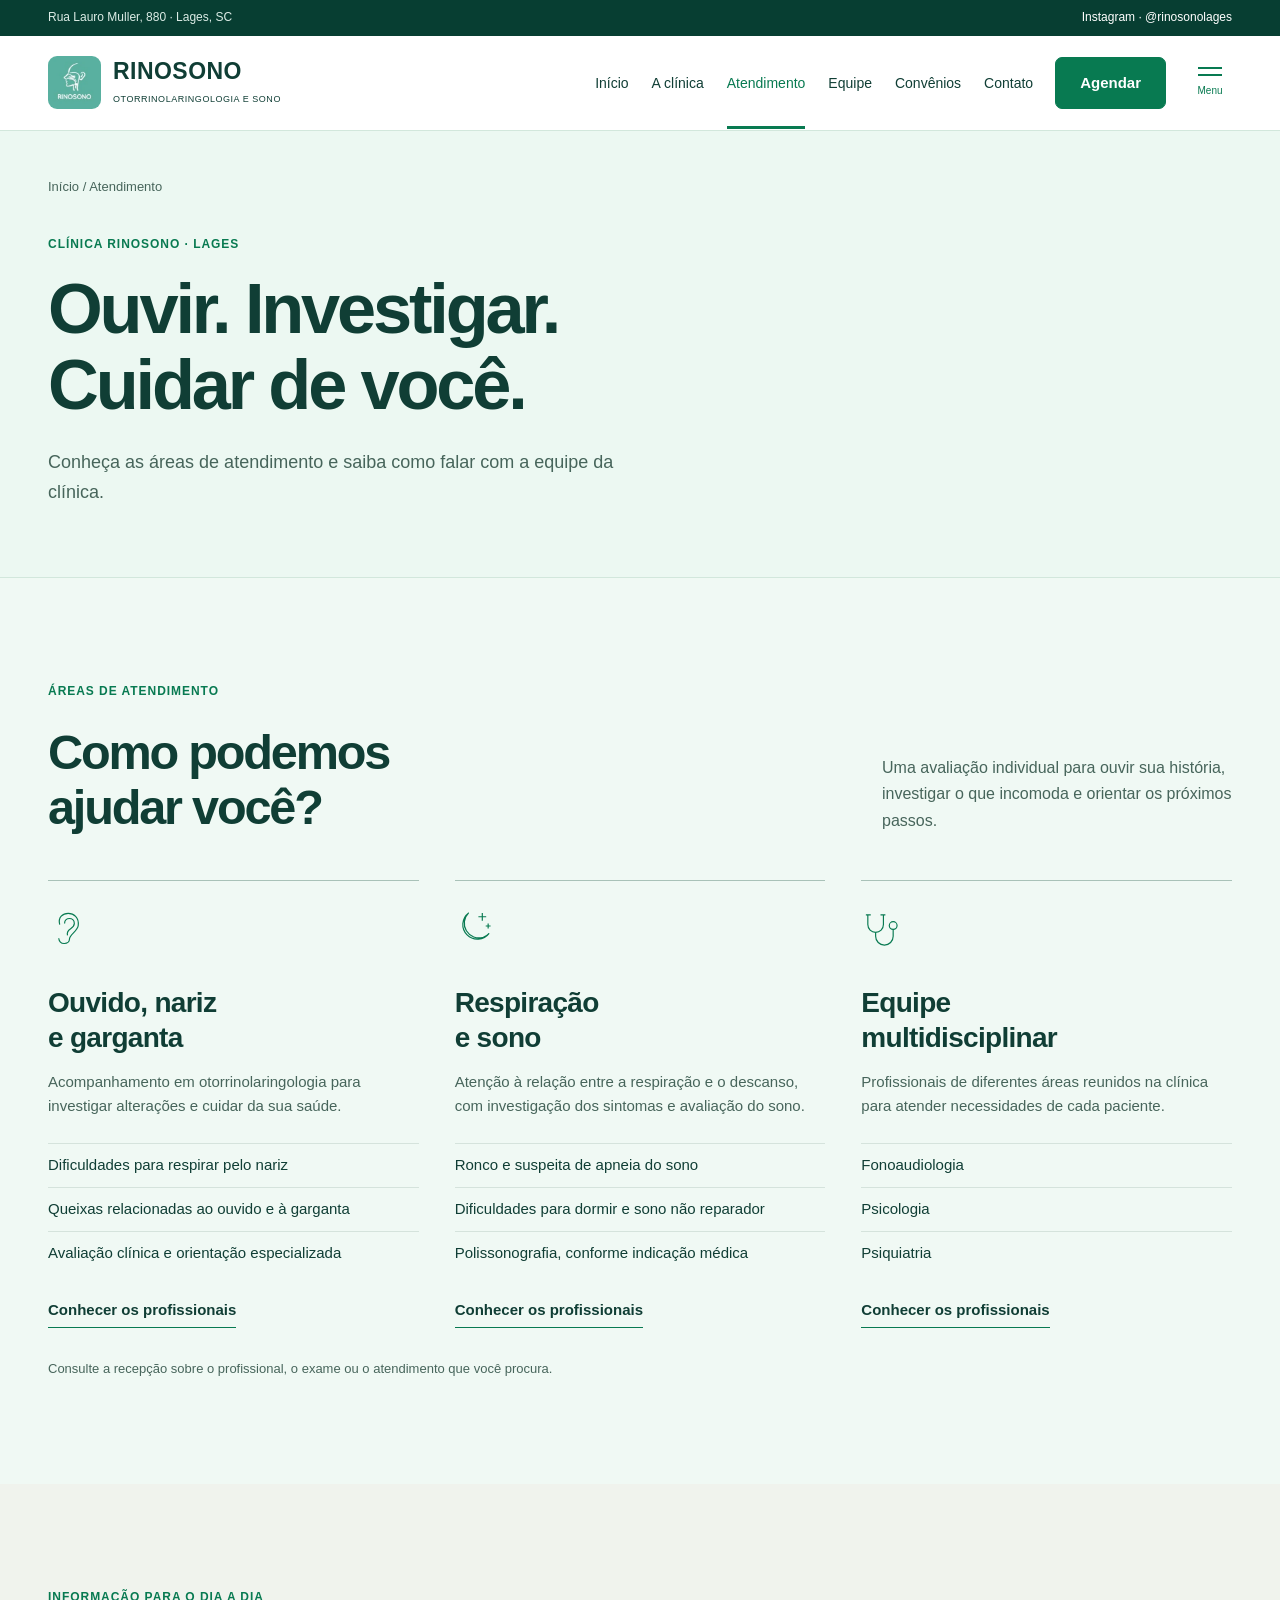
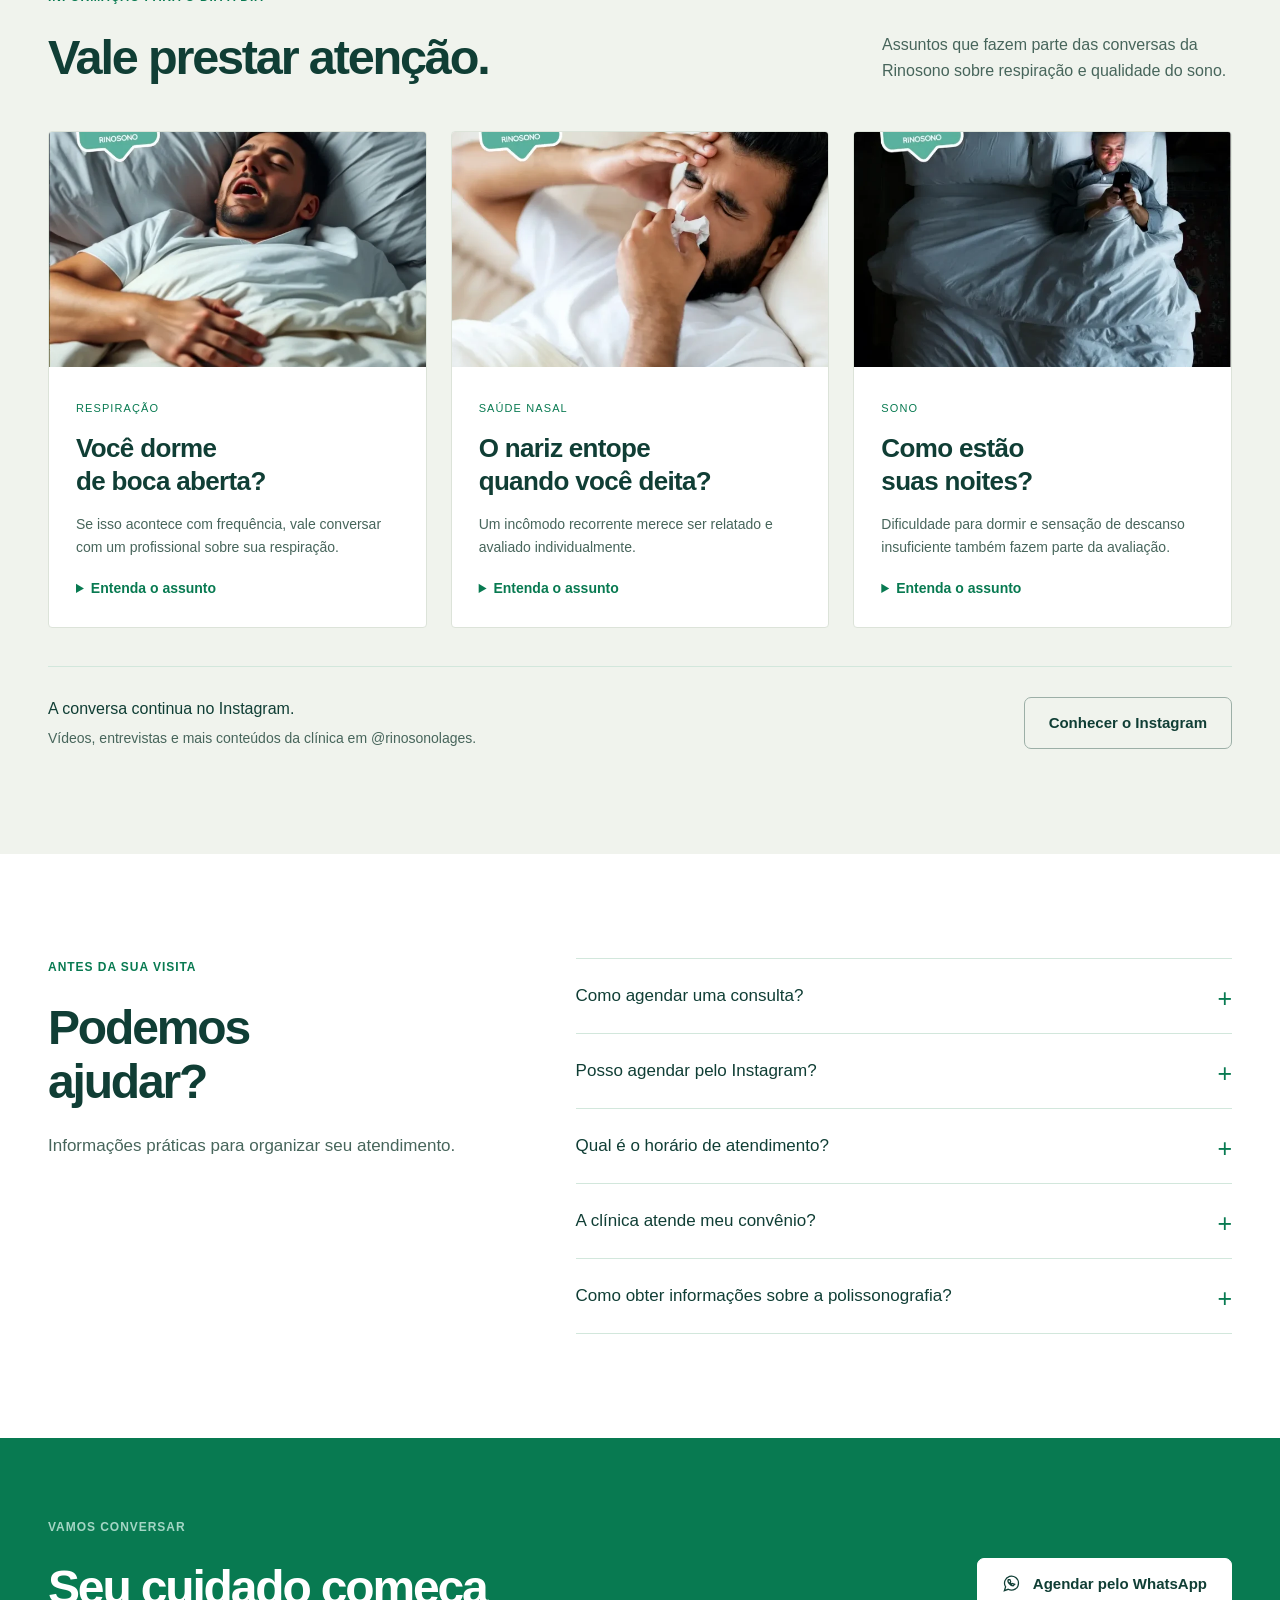
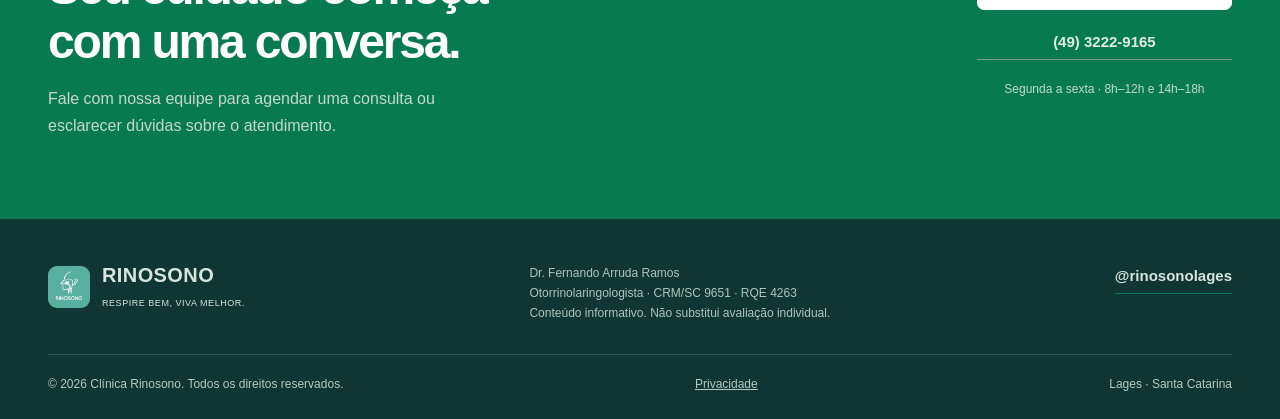
==== atendimento.html @ fd9e1571 "Initial commit: Rinosono static website" ====
<!DOCTYPE html>
<html lang="pt-BR">
<head>
<meta charset="UTF-8"><meta name="viewport" content="width=device-width,initial-scale=1">
<title>Áreas de atendimento · Rinosono</title>
<meta name="description" content="Conheça a Clínica Rinosono, em Lages: otorrinolaringologia, medicina do sono e equipe multidisciplinar. Agendamentos pelo WhatsApp (49) 99106-9465.">
<meta name="robots" content="noindex,nofollow"><meta name="theme-color" content="#174d49"><meta property="og:type" content="website"><meta property="og:locale" content="pt_BR"><meta property="og:title" content="Áreas de atendimento · Rinosono"><meta property="og:description" content="Otorrinolaringologia e medicina do sono em Lages. Conheça o Dr. Fernando Arruda Ramos, nossa equipe e nossa história."><meta name="twitter:card" content="summary">
<link rel="icon" type="image/jpeg" href="assets/logo.jpg">
<link rel="stylesheet" href="site.css"><noscript><style>.drawer-toggle{display:none}@media(max-width:850px){.nav{flex-wrap:wrap;padding:15px 0}.desktop-nav{display:flex;flex-wrap:wrap;gap:12px;width:100%}.desktop-nav a{padding:10px 0}}</style></noscript></head><body><svg xmlns="http://www.w3.org/2000/svg" style="display:none" aria-hidden="true"><symbol id="wa" viewBox="0 0 24 24"><path fill="none" stroke="currentColor" stroke-width="1.6" d="M20.8 11.5a8.8 8.8 0 0 1-13 7.8L3 21l1.6-4.8A8.8 8.8 0 1 1 20.8 11.5Z"/><path fill="none" stroke="currentColor" stroke-width="1.6" d="M8 7c-2 3 3 8 6 8l2-2-3-1-1 1-2-2 1-1-1-3Z"/></symbol><symbol id="play" viewBox="0 0 24 24"><path d="m7 4 14 8-14 8Z"/></symbol><symbol id="pin" viewBox="0 0 32 32"><path d="M26 13c0 8-10 16-10 16S6 21 6 13a10 10 0 0 1 20 0Z"/><circle cx="16" cy="13" r="3.5"/></symbol><symbol id="moon" viewBox="0 0 40 40"><path d="M29 30A15 15 0 0 1 14 5a15 15 0 1 0 21 21 15 15 0 0 1-6 4Z"/><path d="M28 5v8m-4-4h8m2 7v5m-2.5-2.5h5"/></symbol><symbol id="ear" viewBox="0 0 40 40"><path d="M12 17C8 2 33 1 31 18c-.7 6-9 9-9 14s-10 7-11-1m6-15c0-7 10-7 10 0 0 6-9 5-7 12"/></symbol><symbol id="care" viewBox="0 0 40 40"><path d="M7 7v10a8 8 0 0 0 16 0V7M5 7h5m10 0h5M15 25v4a9 9 0 0 0 18 0v-7"/><circle cx="33" cy="18" r="4"/></symbol></svg><a class="skip" href="#conteudo">Pular para o conteúdo</a><div class="topbar"><div class="wrap"><span>Rua Lauro Muller, 880 · Lages, SC</span><a href="https://www.instagram.com/rinosonolages/" target="_blank" rel="noopener noreferrer">Instagram · @rinosonolages</a></div></div><header><div class="wrap nav"><a class="brand" href="index.html"><img src="assets/logo.webp" width="53" height="53" alt="Rinosono"><span><b>RINOSONO</b><small>Otorrinolaringologia e sono</small></span></a><nav class="desktop-nav" aria-label="Principal"><a href="index.html">Início</a><a href="clinica.html">A clínica</a><a href="atendimento.html" aria-current="page">Atendimento</a><a href="equipe.html">Equipe</a><a href="convenios.html">Convênios</a><a href="contato.html">Contato</a></nav><a class="btn header-book" data-wa href="https://wa.me/5549991069465">Agendar</a><button class="drawer-toggle" aria-label="Abrir menu de navegação" aria-haspopup="dialog"><span></span><span></span><span class="menu-word">Menu</span></button></div></header><dialog id="nav-drawer" class="nav-drawer" aria-labelledby="drawer-title"><div class="drawer-top"><h2 id="drawer-title">Rinosono</h2><button class="close" data-close aria-label="Fechar menu">×</button></div><nav aria-label="Menu completo"><a href="index.html">Início</a><a href="clinica.html">A clínica</a><a href="atendimento.html" aria-current="page">Atendimento</a><a href="equipe.html">Equipe</a><a href="convenios.html">Convênios</a><a href="contato.html">Contato</a></nav><div class="drawer-bottom"><a class="btn" data-wa href="https://wa.me/5549991069465">Agendar pelo WhatsApp</a><a class="ig-link" href="https://www.instagram.com/rinosonolages/" target="_blank" rel="noopener noreferrer">Instagram · @rinosonolages</a><p>Segunda a sexta<br>8h–12h e 14h–18h</p></div></dialog><main id="conteudo"><section class="page-intro"><div class="wrap"><a class="breadcrumb" href="index.html">Início / Atendimento</a><span class="eyebrow">Clínica Rinosono · Lages</span><h1>Ouvir. Investigar.<br>Cuidar de você.</h1><p>Conheça as áreas de atendimento e saiba como falar com a equipe da clínica.</p></div></section><section class="section care" id="atendimento"><div class="wrap"><div class="section-heading"><div><span class="eyebrow">Áreas de atendimento</span><h2>Como podemos<br>ajudar você?</h2></div><p>Uma avaliação individual para ouvir sua história, investigar o que incomoda e orientar os próximos passos.</p></div><div class="care-grid"><article class="care-item"><svg aria-hidden="true"><use href="#ear"/></svg><h3>Ouvido, nariz<br>e garganta</h3><p>Acompanhamento em otorrinolaringologia para investigar alterações e cuidar da sua saúde.</p><ul><li>Dificuldades para respirar pelo nariz</li><li>Queixas relacionadas ao ouvido e à garganta</li><li>Avaliação clínica e orientação especializada</li></ul><a class="text-link" href="equipe.html">Conhecer os profissionais</a></article><article class="care-item"><svg aria-hidden="true"><use href="#moon"/></svg><h3>Respiração<br>e sono</h3><p>Atenção à relação entre a respiração e o descanso, com investigação dos sintomas e avaliação do sono.</p><ul><li>Ronco e suspeita de apneia do sono</li><li>Dificuldades para dormir e sono não reparador</li><li>Polissonografia, conforme indicação médica</li></ul><a class="text-link" href="equipe.html">Conhecer os profissionais</a></article><article class="care-item"><svg aria-hidden="true"><use href="#care"/></svg><h3>Equipe<br>multidisciplinar</h3><p>Profissionais de diferentes áreas reunidos na clínica para atender necessidades de cada paciente.</p><ul><li>Fonoaudiologia</li><li>Psicologia</li><li>Psiquiatria</li></ul><a class="text-link" href="equipe.html">Conhecer os profissionais</a></article></div><p class="care-note">Consulte a recepção sobre o profissional, o exame ou o atendimento que você procura.</p></div></section><section class="section knowledge" id="conteudos"><div class="wrap"><div class="section-heading"><div><span class="eyebrow">Informação para o dia a dia</span><h2>Vale prestar atenção.</h2></div><p>Assuntos que fazem parte das conversas da Rinosono sobre respiração e qualidade do sono.</p></div><div class="knowledge-grid"><article class="article"><div class="article-picture"><img src="assets/respiracao.webp" alt="Imagem ilustrativa de uma pessoa dormindo de boca aberta" width="678" height="903" loading="lazy"></div><div class="article-body"><small>Respiração</small><h3>Você dorme<br>de boca aberta?</h3><p>Se isso acontece com frequência, vale conversar com um profissional sobre sua respiração.</p><details><summary>Entenda o assunto</summary><p>Na consulta, relate se também percebe congestão nasal, boca seca ao acordar ou ronco. Esses detalhes ajudam o profissional a entender sua história e decidir como investigar.</p></details></div></article><article class="article"><div class="article-picture"><img src="assets/nariz.webp" alt="Imagem ilustrativa de desconforto nasal" width="677" height="902" loading="lazy"></div><div class="article-body"><small>Saúde nasal</small><h3>O nariz entope<br>quando você deita?</h3><p>Um incômodo recorrente merece ser relatado e avaliado individualmente.</p><details><summary>Entenda o assunto</summary><p>Observe quando o desconforto acontece e há quanto tempo ele faz parte da sua rotina. Leve essas informações à consulta para uma avaliação das possíveis causas.</p></details></div></article><article class="article"><div class="article-picture"><img src="assets/sono.webp" alt="Imagem ilustrativa de uma pessoa usando o celular na cama" width="680" height="906" loading="lazy"></div><div class="article-body"><small>Sono</small><h3>Como estão<br>suas noites?</h3><p>Dificuldade para dormir e sensação de descanso insuficiente também fazem parte da avaliação.</p><details><summary>Entenda o assunto</summary><p>Converse sobre sua rotina, despertares e como você se sente durante o dia. A avaliação do sono considera a história e as necessidades de cada paciente.</p></details></div></article></div><div class="instagram-line"><div><b>A conversa continua no Instagram.</b><p>Vídeos, entrevistas e mais conteúdos da clínica em @rinosonolages.</p></div><a class="btn outline" href="https://www.instagram.com/rinosonolages/" target="_blank" rel="noopener noreferrer">Conhecer o Instagram</a></div></div></section><section class="section"><div class="wrap faq"><div><span class="eyebrow">Antes da sua visita</span><h2>Podemos<br>ajudar?</h2><p class="intro">Informações práticas para organizar seu atendimento.</p></div><div><details><summary>Como agendar uma consulta?</summary><p>Envie uma mensagem para o WhatsApp <a href="https://wa.me/5549991069465" data-wa>(49) 99106-9465</a> ou ligue para <a href="tel:+554932229165">(49) 3222-9165</a>. A recepção orienta sobre profissionais, horários disponíveis e agendamento.</p></details><details><summary>Posso agendar pelo Instagram?</summary><p>Os agendamentos são feitos pelo WhatsApp ou telefone. O Direct do Instagram não é utilizado para marcar consultas.</p></details><details><summary>Qual é o horário de atendimento?</summary><p>De segunda a sexta-feira, das 8h às 12h e das 14h às 18h.</p></details><details><summary>A clínica atende meu convênio?</summary><p>Confira a <a class="text-link" href="convenios.html">lista de convênios do Dr. Fernando</a> e confirme com a recepção a cobertura do seu plano e do atendimento desejado. As condições podem variar conforme o profissional e o procedimento.</p></details><details><summary>Como obter informações sobre a polissonografia?</summary><p>Entre em contato com a recepção para informações sobre disponibilidade, agendamento e orientações para o exame. A indicação deve ser avaliada pelo profissional responsável.</p></details></div></div></section><section class="contact" id="contato"><div class="wrap"><div><span class="eyebrow" style="color:#a4d6c5">Vamos conversar</span><h2>Seu cuidado começa<br>com uma conversa.</h2><p>Fale com nossa equipe para agendar uma consulta ou esclarecer dúvidas sobre o atendimento.</p></div><div class="actions"><a class="btn light" data-wa href="https://wa.me/5549991069465"><svg aria-hidden="true"><use href="#wa"/></svg>Agendar pelo WhatsApp</a><a class="text-link" href="tel:+554932229165">(49) 3222-9165</a><small>Segunda a sexta · 8h–12h e 14h–18h</small></div></div></section></main><footer><div class="wrap"><div class="footer-top"><a class="brand" href="index.html"><img src="assets/logo.webp" alt="" width="42" height="42" loading="lazy"><span><b>RINOSONO</b><small>Respire bem, viva melhor.</small></span></a><p>Dr. Fernando Arruda Ramos<br>Otorrinolaringologista · CRM/SC 9651 · RQE 4263<br>Conteúdo informativo. Não substitui avaliação individual.</p><a class="text-link" href="https://www.instagram.com/rinosonolages/" target="_blank" rel="noopener noreferrer">@rinosonolages</a></div><div class="footer-bottom"><span>© <span id="year">2026</span> Clínica Rinosono. Todos os direitos reservados.</span><button data-privacy>Privacidade</button><span>Lages · Santa Catarina</span></div></div></footer><dialog class="dialog" id="video-dialog" aria-labelledby="video-title"><div class="dialog-bar"><h2 id="video-title">Conheça o Dr. Fernando</h2><button class="close" data-close aria-label="Fechar vídeo">×</button></div><div class="video-stage"><video id="player" controls playsinline preload="none" aria-label="Vídeo da Clínica Rinosono"></video></div><p class="video-error" id="video-error" hidden>Não foi possível reproduzir aqui. Use o link abaixo para abrir o arquivo.</p><div class="video-bottom"><a id="video-direct" href="assets/historia-1.mp4" target="_blank" rel="noopener">Abrir vídeo separadamente</a><button class="btn outline" id="next-video">Próxima parte</button></div></dialog>
<dialog class="dialog" id="privacy-dialog" aria-labelledby="privacy-title"><div class="dialog-bar"><h2 id="privacy-title">Privacidade e serviços externos</h2><button class="close" data-close aria-label="Fechar privacidade">×</button></div><div class="privacy-body"><p>Esta página apresenta informações da Clínica Rinosono e seus canais de contato. Não possui formulário de cadastro e não utiliza ferramentas de análise de audiência ou publicidade em seu código.</p><h3>WhatsApp, Instagram e Google Maps</h3><p>Ao abrir esses serviços, você passa a utilizar plataformas externas, regidas por suas próprias políticas. Os mapas só são carregados após sua interação. A visualização 3D utiliza MapLibre, OpenFreeMap e OpenStreetMap/Nominatim, com arquivos servidos pelo jsDelivr. Se a visualização não estiver disponível, a página oferece o Google Maps convencional. Esses serviços recebem os dados técnicos necessários às requisições.</p><h3>Vídeos e acesso à página</h3><p>Os vídeos são carregados quando você decide assistir. O provedor responsável pela hospedagem pode processar dados técnicos de acesso, como endereço IP e informações do navegador, para entregar e proteger o serviço.</p><h3>Informações enviadas à clínica</h3><p>Para esclarecer dúvidas sobre o tratamento de informações fornecidas durante o contato ou atendimento, fale com a clínica pelo telefone (49) 3222-9165. Esta página não solicita o envio de informações clínicas.</p></div></dialog>
<dialog class="dialog gallery-dialog" id="gallery-dialog" aria-label="Fotografia ampliada"><div class="dialog-bar"><h2>Equipe de recepção · Rinosono</h2><button class="close" data-close aria-label="Fechar fotografia">×</button></div><img id="gallery-image" alt="Fotografia completa da equipe de recepção"></dialog><div class="mobile-cta" id="mobile-cta"><a class="btn" data-wa href="https://wa.me/5549991069465">Agendar pelo WhatsApp</a></div><script src="site.js" defer></script></body></html>
---- site.css ----
:root{--ink:#173e3b;--deep:#123f3d;--green:#246f62;--mint:#59af9f;--pale:#edf5f1;--paper:#fafbf8;--line:#d9e3df;--muted:#556964;--white:#fff;--serif:Georgia,'Times New Roman',serif;--sans:Arial,Helvetica,sans-serif;--header:90px}
[hidden]{display:none!important}*{box-sizing:border-box}html{scroll-behavior:smooth;scroll-padding-top:110px}body{margin:0;background:var(--paper);color:var(--ink);font:16px/1.65 var(--sans)}body.modal-open{overflow:hidden}a{color:inherit;text-decoration:none}button,input,select{font:inherit}button{cursor:pointer}img{max-width:100%;display:block}button,a,summary{-webkit-tap-highlight-color:transparent}button:focus-visible,a:focus-visible,summary:focus-visible,video:focus-visible{outline:3px solid #ae6923;outline-offset:5px}p,h1,h2,h3{margin:0}p+p{margin-top:16px}h1,h2,h3{font-weight:400}h1,h2{font-family:var(--serif);letter-spacing:-.045em;line-height:1.07}h2{font-size:clamp(36px,4.1vw,64px)}h3{font-size:23px;line-height:1.25}p{color:var(--muted)}.wrap{width:min(1280px,calc(100% - 96px));margin:auto}.section{padding:104px 0}.eyebrow{display:block;font-size:12px;letter-spacing:.17em;text-transform:uppercase;font-weight:700;margin-bottom:23px;color:var(--green)}.intro{max-width:530px;margin-top:24px;font-size:18px}.btn{display:inline-flex;align-items:center;justify-content:center;gap:12px;min-height:52px;padding:13px 24px;background:var(--green);border:1px solid var(--green);color:white;border-radius:5px;font-weight:600;font-size:14px;line-height:1.3;transition:background .2s,transform .2s}.btn:hover{background:var(--deep);transform:translateY(-2px)}.btn svg{width:19px;height:19px;flex-shrink:0}.btn.light{background:white;color:var(--ink);border-color:white}.btn.outline{background:transparent;color:var(--ink);border-color:#9cafa7}.btn.outline:hover{background:var(--pale)}.text-link{display:inline-block;border-bottom:1px solid var(--green);padding-bottom:4px;font-size:14px;font-weight:600}.actions{display:flex;gap:20px;align-items:center;flex-wrap:wrap;margin-top:30px}.skip{position:fixed;left:10px;top:-100px;z-index:100;background:white;padding:15px}.skip:focus{top:10px}
.topbar{background:var(--deep);color:#dcece6;font-size:12px}.topbar .wrap{display:flex;justify-content:space-between;padding:8px 0}.topbar a{color:white}header{position:sticky;top:0;background:rgba(250,251,248,.98);z-index:30;border-bottom:1px solid var(--line)}.nav{min-height:var(--header);display:flex;align-items:center;justify-content:space-between;gap:26px}.brand{display:flex;align-items:center;gap:12px}.brand img{width:53px;height:53px;border-radius:50%}.brand b{font-size:24px;font-weight:500;letter-spacing:.055em;line-height:1.1}.brand small{display:block;font-size:10px;letter-spacing:.16em;text-transform:uppercase;margin-top:5px}.navlinks{display:flex;align-items:center;gap:27px;font-size:14px}.navlinks a:not(.btn){padding:10px 0}.navlinks a:hover{color:var(--green)}.navlinks .btn:hover{color:white}.menu-toggle{display:none;border:1px solid var(--line);background:transparent;padding:10px 14px;border-radius:4px;color:var(--ink)}
.hero{padding:52px 0 0;overflow:hidden}.hero-grid{display:grid;grid-template-columns:1fr 1fr;gap:56px;align-items:center}.hero-copy{padding:12px 0 48px}.hero h1{font-size:clamp(56px,5.9vw,88px);max-width:650px}.hero h1 em{color:var(--green);font-weight:400}.hero .intro{font-size:17px;max-width:430px}.hero .eyebrow{font-size:11px;letter-spacing:.12em}.hero-photo{height:588px;position:relative;border-radius:120px 7px 7px 7px;background:#d4dfd4;overflow:hidden}.portrait{position:absolute;width:116%;max-width:none;left:-9%;top:-10%;height:120%;object-fit:cover;object-position:50% 32%}.photo-caption{position:absolute;bottom:24px;left:24px;right:24px;background:rgba(255,255,255,.95);padding:20px 24px;border-radius:4px;display:flex;justify-content:space-between;align-items:center;gap:16px}.photo-caption b{display:block;font-family:var(--serif);font-size:21px;font-weight:400;line-height:1.25}.photo-caption small{display:block;font-size:12px;color:var(--muted);margin-top:5px}.photo-caption .seal{font-size:11px;text-transform:uppercase;letter-spacing:.1em;border-left:1px solid var(--line);padding-left:20px;white-space:nowrap}.seal strong{display:block;font:30px var(--serif);letter-spacing:0}.hero-meta{display:flex;gap:20px;align-items:center;margin-top:34px;font-size:12px;color:var(--muted)}.hero-meta span+span{border-left:1px solid #b8c8c0;padding-left:20px}.service-strip{margin-top:38px;padding:25px 0;display:flex;justify-content:space-between;gap:18px;border-top:1px solid var(--line);font-size:14px}.service-strip span{display:flex;align-items:center;gap:12px}.service-strip svg{width:23px;height:23px;stroke:var(--green);fill:none;stroke-width:1.35}
.care{background:var(--pale)}.section-heading{display:flex;justify-content:space-between;gap:50px;align-items:end;margin-bottom:46px}.section-heading p{max-width:350px}.care-grid{display:grid;grid-template-columns:repeat(3,1fr);gap:36px}.care-item{border-top:1px solid #a9c2b8;padding-top:27px}.care-item svg{width:39px;height:39px;stroke:var(--green);stroke-width:1.2;fill:none;margin-bottom:29px}.care-item h3{font-family:var(--serif);font-size:30px;margin-bottom:15px}.care-item p{font-size:15px}.care-item ul{list-style:none;padding:0;margin:24px 0 0;font-size:14px}.care-item li{padding:9px 0;border-top:1px solid #d5e3dc}.care-note{font-size:13px;margin-top:30px}
.doctor-grid{display:grid;grid-template-columns:.85fr 1fr;gap:86px;align-items:center}.doctor-picture{height:560px;border-radius:5px 5px 90px 5px;overflow:hidden;position:relative;background:var(--pale)}.doctor-picture img{width:119%;max-width:none;height:122%;object-fit:cover;position:absolute;top:-10%;left:-10%}.doctor-info h2{max-width:560px}.credentials{display:flex;gap:12px;flex-wrap:wrap;margin:23px 0;font-size:12px;letter-spacing:.04em}.credentials span{padding:6px 12px;border:1px solid var(--line);border-radius:3px}.doctor-info p{font-size:16px}.doctor-detail{display:grid;grid-template-columns:1fr 1fr;gap:20px;padding-top:25px;margin-top:28px;border-top:1px solid var(--line)}.doctor-detail b{font-weight:500;font-family:var(--serif);font-size:23px}.doctor-detail span{display:block;font-size:13px;color:var(--muted);margin-top:7px}
.stories{background:var(--deep);color:#f3f7f0}.stories .eyebrow{color:#9ad4c3}.stories p{color:#c7d9d2}.stories .section-heading{align-items:center}.story-layout{display:grid;grid-template-columns:1fr 1fr;gap:64px;align-items:center}.story-feature{display:flex;justify-content:center;position:relative}.video-card{position:relative;display:block;border:0;padding:0;overflow:hidden;background:#235b53;color:white;width:100%;text-align:left;border-radius:5px}.video-card img{width:100%;height:100%;object-fit:cover;transition:transform .5s}.video-card:hover img{transform:scale(1.035)}.story-feature .video-card{width:310px;aspect-ratio:9/16;max-height:540px}.play{position:absolute;top:45%;left:50%;transform:translate(-50%,-50%);width:64px;height:64px;border-radius:50%;background:rgba(255,255,255,.94);display:flex;align-items:center;justify-content:center;box-shadow:0 0 0 10px #ffffff22;color:var(--deep)}.play svg{width:20px;height:20px;margin-left:3px;fill:currentColor}.video-tag{position:absolute;bottom:20px;left:20px;right:20px;background:var(--deep);padding:13px;font-size:13px;border-radius:3px}.story-menu{margin-top:30px}.chapter{width:100%;display:flex;align-items:center;justify-content:space-between;gap:15px;border:0;border-top:1px solid #416a61;background:none;color:#d7e7e1;padding:20px 0;text-align:left}.chapter:last-child{border-bottom:1px solid #416a61}.chapter.active{color:#fff}.chapter span:first-child{display:flex;gap:16px;align-items:center}.chapter .chapter-play{font-size:11px;border:1px solid #608c7f;border-radius:50%;width:28px;height:28px;display:grid;place-items:center}.chapter.active .chapter-play{background:#b9dfcc;color:var(--deep)}.chapter small{color:#b7cdc3;font-size:12px}.story-foot{font-size:13px!important;margin-top:23px}.teaching{display:grid;grid-template-columns:125px 1fr;gap:26px;align-items:center;margin-top:32px;padding:24px 0 0;border-top:1px solid #416a61}.teaching .video-card{height:148px}.teaching .play{width:40px;height:40px;box-shadow:none}.teaching h3{font-family:var(--serif);font-size:26px;margin-bottom:10px}.teaching p{font-size:14px}.teaching button.text-link{color:white;background:none;border:0;border-bottom:1px solid #9ac5b3;margin-top:13px;padding:0 0 4px}
.clinic-top{display:grid;grid-template-columns:1fr 1fr;gap:70px;align-items:start}.clinic-top p{padding-top:35px}.clinic-photos{margin-top:45px;display:grid;grid-template-columns:1.18fr 1fr;gap:24px}.clinic-photos figure{margin:0}.photo-window{height:380px;overflow:hidden;position:relative;background:var(--pale);border-radius:5px}.photo-window img{height:100%;width:100%;object-fit:cover;object-position:50% 25%}.photo-window.reception img{width:117%;max-width:none;height:auto;position:absolute;left:-8%;top:-22%}.clinic-photos figcaption{padding-top:13px;font-size:13px;color:var(--muted)}.timeline{display:grid;grid-template-columns:repeat(3,1fr);gap:36px;margin-top:45px}.timeline div{border-top:1px solid var(--line);padding-top:20px}.timeline strong{font:34px var(--serif);color:var(--green)}.timeline p{font-size:14px;margin-top:7px}
.team-section{padding-top:0}.team-layout{display:grid;grid-template-columns:.85fr 1.4fr;gap:70px}.team-layout h2{font-size:47px}.team-list{border-top:1px solid var(--line)}.team-row{padding:22px 0;border-bottom:1px solid var(--line);display:flex;justify-content:space-between;gap:20px;align-items:center}.team-row h3{font-size:18px;margin-bottom:3px}.team-row p{font-size:14px}.team-row small{font-size:12px;color:var(--muted);text-align:right}.plans{background:#e6f0e9;padding:52px;border-radius:5px;margin-top:75px;display:grid;grid-template-columns:.85fr 1.3fr;gap:60px}.plans h2{font-size:38px}.plans .eyebrow{margin-bottom:13px}.plans p{font-size:14px;margin-top:20px}.plans-list{display:flex;gap:12px;flex-wrap:wrap;align-content:start}.plans-list span{padding:10px 17px;background:#f8fbf6;border:1px solid #cfdfd5;font-size:15px;border-radius:3px}.plans-list small{width:100%;margin-top:8px;font-size:12px;color:var(--muted)}
.knowledge{background:#f0f3ed}.knowledge-grid{display:grid;grid-template-columns:repeat(3,1fr);gap:24px}.article{background:var(--paper);border:1px solid #dce3d9;border-radius:4px;overflow:hidden}.article-picture{height:235px;overflow:hidden}.article-picture img{width:100%;height:100%;object-fit:cover;object-position:center 25%}.article-body{padding:27px}.article small{font-size:11px;letter-spacing:.1em;text-transform:uppercase;color:var(--green)}.article h3{font-family:var(--serif);font-size:28px;margin:12px 0 16px}.article p{font-size:14px}.article details{margin-top:18px}.article summary{font-size:14px;font-weight:600;cursor:pointer;color:var(--green)}.article details p{margin-top:12px}.instagram-line{display:flex;align-items:center;justify-content:space-between;gap:25px;margin-top:38px;padding-top:29px;border-top:1px solid var(--line)}.instagram-line b{font-weight:500}.instagram-line p{font-size:14px;margin-top:4px}.faq{display:grid;grid-template-columns:.8fr 1.2fr;gap:90px}.faq h2{font-size:48px}.faq details{border-top:1px solid var(--line);padding:23px 0}.faq details:last-child{border-bottom:1px solid var(--line)}.faq summary{font-size:17px;cursor:pointer;list-style:none;padding-right:30px;position:relative}.faq summary::-webkit-details-marker{display:none}.faq summary:after{content:'+';position:absolute;right:0;top:-4px;font-size:25px;color:var(--green)}.faq details[open] summary:after{content:'−'}.faq details p{font-size:15px;margin-top:15px}
.location{background:#e7f1eb}.location-grid{display:grid;grid-template-columns:.8fr 1.2fr;gap:70px;align-items:center}.address{margin-top:30px;font-style:normal;font-size:19px;line-height:1.5}.hours{margin-top:23px;font-size:15px}.hours strong{font-weight:500;color:var(--ink)}.map-shell{position:relative;min-height:430px;background:#d1e1d6;border:1px solid #bfd1c6;border-radius:7px;overflow:hidden}.map-placeholder{position:absolute;inset:0;display:flex;flex-direction:column;align-items:center;justify-content:center;padding:36px;text-align:center;background:linear-gradient(140deg,#e3eee5,#cee2d6)}.map-placeholder svg{height:48px;width:48px;stroke:var(--green);fill:none;stroke-width:1.2;margin-bottom:17px}.map-placeholder strong{font:27px var(--serif)}.map-placeholder p{font-size:14px;margin:12px 0 22px}.map-placeholder small{font-size:11px;display:block;max-width:310px;margin-top:15px;color:var(--muted)}.map-shell iframe{position:absolute;width:100%;height:100%;border:0}.map-footer{font-size:12px;margin-top:12px}.contact{padding:80px 0;background:var(--deep);color:white}.contact .wrap{display:flex;justify-content:space-between;gap:45px;align-items:center}.contact h2{font-size:56px}.contact p{color:#c4d8d0;max-width:460px;margin-top:18px}.contact .actions{margin-top:0;flex-direction:column;align-items:stretch;min-width:250px}.contact .text-link{color:#e0ede7;border-color:#779f8d;text-align:center}.contact small{font-size:12px;color:#c4d8d0;text-align:center}footer{padding:45px 0 25px;background:#103633;color:#d7e5dd}footer .brand img{width:42px;height:42px}footer .brand b{font-size:20px}.footer-top{display:flex;justify-content:space-between;align-items:start;gap:30px}.footer-top p{font-size:12px;color:#adc6bb;max-width:400px}.footer-bottom{border-top:1px solid #345650;margin-top:30px;padding-top:20px;display:flex;justify-content:space-between;gap:20px;font-size:11px;color:#b5cbbf}.footer-bottom button{color:inherit;background:none;border:0;font:inherit;text-decoration:underline;padding:0}.mobile-cta{display:none}
.dialog{border:0;border-radius:7px;padding:0;background:#f9fcf7;color:var(--ink);max-width:min(92vw,850px);width:850px;max-height:92dvh;box-shadow:0 30px 100px #0006}.dialog::backdrop{background:#082522df;backdrop-filter:blur(5px)}.dialog-bar{display:flex;align-items:center;justify-content:space-between;gap:20px;padding:15px 20px;background:var(--paper)}.dialog-bar h2{font:18px var(--sans);letter-spacing:0}.close{background:transparent;border:1px solid #a6bab0;color:var(--ink);width:40px;height:40px;flex-shrink:0;border-radius:50%;font-size:24px}.video-stage{background:#082c29;display:flex;justify-content:center}.video-stage video{height:min(68dvh,640px);max-width:100%;width:auto;background:#000}.video-bottom{padding:15px 20px;display:flex;justify-content:space-between;align-items:center;gap:15px;font-size:13px}.video-bottom a{border-bottom:1px solid var(--green)}.video-error{padding:15px;color:#9a271f}.privacy-body{padding:15px 30px 35px}.privacy-body h3{font-size:19px;margin:23px 0 10px}.privacy-body p{font-size:14px}.dialog [hidden]{display:none!important}
@media(min-width:1600px){.hero{padding-top:65px}.hero-photo{height:655px}.hero h1{font-size:92px}.section{padding:120px 0}.team-section{padding-top:0}}
@media(max-width:1100px){.wrap{width:calc(100% - 56px)}.navlinks{gap:17px}.navlinks .btn{padding:12px 16px}.navlinks a{font-size:13px}.brand small{display:none}.hero-grid{gap:28px}.hero h1{font-size:64px}.hero-photo{height:540px}.photo-caption{left:15px;right:15px;padding:17px}.photo-caption .seal{display:none}.doctor-grid,.team-layout,.story-layout,.location-grid{gap:40px}.doctor-picture{height:500px}.plans{gap:35px;padding:35px}.service-strip{font-size:12px}.service-strip span{gap:7px}}
@media(max-width:850px){:root{--header:76px}.wrap{width:calc(100% - 40px)}.topbar .wrap{justify-content:center}.topbar .top-phone{display:none}.menu-toggle{display:block}.navlinks{display:none;position:absolute;left:0;right:0;top:100%;padding:20px;background:var(--paper);border-bottom:1px solid var(--line);box-shadow:0 20px 25px #163c3910}.navlinks.open{display:flex;align-items:stretch;flex-direction:column;gap:6px}.navlinks a{font-size:16px;padding:10px!important}.brand img{width:46px;height:46px}.brand b{font-size:23px}.hero{padding-top:38px}.hero-grid{gap:30px}.hero h1{font-size:53px}.hero .eyebrow{font-size:10px}.hero .intro{font-size:16px}.hero-photo{height:480px}.photo-caption b{font-size:17px}.photo-caption small{font-size:10px}.hero-meta{font-size:11px;gap:10px}.hero-meta span+span{padding-left:10px}.hero .actions{gap:14px}.service-strip{display:grid;grid-template-columns:1fr 1fr;row-gap:18px;margin-top:15px}.section{padding:75px 0}.section-heading{gap:25px}.section-heading p{max-width:300px;font-size:15px}.care-grid{gap:24px}.care-item h3{font-size:25px}.doctor-grid{gap:35px;grid-template-columns:1fr 1fr}.doctor-picture{height:470px}.doctor-info h2{font-size:44px}.doctor-detail{grid-template-columns:1fr}.doctor-detail b{font-size:20px}.story-layout{gap:35px}.story-feature .video-card{width:265px}.teaching{grid-template-columns:100px 1fr;gap:16px}.teaching h3{font-size:23px}.clinic-top{gap:40px}.clinic-photos .photo-window{height:310px}.team-section{padding-top:0}.team-layout{grid-template-columns:1fr;gap:30px}.team-layout .intro{max-width:620px}.plans{grid-template-columns:1fr;gap:28px;margin-top:50px}.knowledge-grid{gap:15px}.article-picture{height:190px}.article-body{padding:20px}.article h3{font-size:24px}.faq{gap:35px}.faq h2{font-size:40px}.location-grid{gap:30px}.map-shell{min-height:420px}.contact h2{font-size:45px}}
@media(max-width:600px){.wrap{width:calc(100% - 40px)}.topbar{font-size:10px}.hero-grid{grid-template-columns:1fr;gap:0}.hero-copy{padding-bottom:30px}.hero h1{font-size:clamp(48px,12.5vw,68px)}.hero .eyebrow{font-size:10px;letter-spacing:.1em;margin-bottom:19px}.hero .intro{max-width:360px;margin-top:22px}.hero .actions{gap:18px;margin-top:25px}.hero .btn{padding:15px 18px}.hero-meta{margin-top:24px;font-size:11px}.hero-photo{height:425px;border-radius:70px 5px 5px 5px;max-width:440px;width:100%;margin:auto}.portrait{height:132%;top:-10%;object-position:center 26%}.photo-caption{padding:17px;bottom:16px}.photo-caption b{font-size:20px}.photo-caption small{font-size:11px}.service-strip{padding:23px 0;margin-top:27px;font-size:11px;gap:17px 10px}.service-strip svg{width:19px;height:19px}.section{padding:60px 0}.eyebrow{font-size:10px;margin-bottom:17px}h2{font-size:40px}.section-heading{display:block;margin-bottom:30px}.section-heading p{margin-top:20px;max-width:none}.care-grid{grid-template-columns:1fr;gap:32px}.care-item{display:grid;grid-template-columns:40px 1fr;gap:0 20px;padding-top:24px}.care-item svg{grid-row:1/4;width:33px;height:33px;margin-top:2px}.care-item h3{font-size:28px}.care-item p,.care-item ul{grid-column:2}.care-item ul{margin-top:16px}.care-note{font-size:12px}.doctor-grid{grid-template-columns:1fr;gap:32px}.doctor-picture{height:400px;max-width:440px}.doctor-info h2{font-size:42px}.doctor-detail{grid-template-columns:1fr 1fr}.doctor-detail b{font-size:20px}.story-layout{grid-template-columns:1fr;gap:34px}.story-feature .video-card{width:245px;max-height:none}.story-feature{padding-top:0}.stories .section-heading h2{max-width:320px}.chapter{padding:17px 0}.chapter span:first-child{gap:13px}.teaching{grid-template-columns:95px 1fr}.teaching .video-card{height:145px}.clinic-top{grid-template-columns:1fr;gap:20px}.clinic-top p{padding:0}.clinic-photos{grid-template-columns:1fr;margin-top:28px;gap:28px}.clinic-photos .photo-window{height:300px}.clinic-photos .reception{height:330px}.timeline{grid-template-columns:1fr;gap:22px;margin-top:30px}.timeline div{display:grid;grid-template-columns:85px 1fr;gap:15px}.timeline p{margin:0}.timeline strong{font-size:30px}.team-section{padding-top:0}.team-layout h2{font-size:40px}.team-row{align-items:start;flex-direction:column;gap:5px}.team-row h3{font-size:18px}.team-row small{text-align:left}.plans{padding:25px;margin-top:38px}.plans h2{font-size:33px}.plans-list{gap:8px}.plans-list span{font-size:13px;padding:8px 11px}.knowledge-grid{grid-template-columns:1fr;gap:25px}.article-picture{height:230px}.article-body{padding:25px}.article h3{font-size:29px}.instagram-line{align-items:start;flex-direction:column;gap:20px}.faq{grid-template-columns:1fr;gap:30px}.faq summary{font-size:16px}.location-grid{grid-template-columns:1fr;gap:35px}.map-shell{min-height:340px}.location h2{font-size:42px}.contact{padding:58px 0}.contact .wrap{flex-direction:column;align-items:start;gap:28px}.contact h2{font-size:44px}.contact .actions{width:100%}.footer-top{flex-direction:column;gap:23px}.footer-bottom{flex-direction:column;gap:10px}footer{padding-bottom:100px}.mobile-cta{display:block;position:fixed;bottom:0;left:0;right:0;background:rgba(250,251,248,.98);padding:10px 20px calc(10px + env(safe-area-inset-bottom));z-index:25;transform:translateY(110%);transition:transform .25s;border-top:1px solid var(--line)}.mobile-cta.show{transform:translateY(0)}.mobile-cta .btn{width:100%;min-height:44px}.dialog{max-width:96vw;max-height:95dvh}.dialog-bar{padding:12px 15px}.dialog-bar h2{font-size:15px;line-height:1.35}.video-bottom{flex-wrap:wrap;font-size:12px}.video-stage video{height:65dvh}.privacy-body{padding:5px 22px 25px}}
@media(prefers-reduced-motion:reduce){html{scroll-behavior:auto}*,*:before,*:after{animation:none!important;transition:none!important}}
@media print{header,.topbar,.actions,.stories,.map-shell,.mobile-cta,dialog{display:none!important}.section{padding:25px 0}.wrap{width:100%}body{color:#000;background:#fff}}

/* Rinosono — redesign multipágina */
:root{--ink:#103e35;--deep:#073e32;--green:#087a51;--mint:#50bd9e;--pale:#ecf8f2;--paper:#fff;--line:#d2e7dc;--muted:#47655b;--serif:Arial,Helvetica,sans-serif;--sans:Arial,Helvetica,sans-serif}
h1,h2,h3{font-family:var(--sans)!important;font-style:normal;letter-spacing:-.045em;font-weight:600}h2{font-size:clamp(34px,3.8vw,56px);line-height:1.12}h3{letter-spacing:-.025em}.eyebrow{font-size:12px;letter-spacing:.08em}.btn{border-radius:7px;min-height:52px;font-size:15px;box-shadow:none}.btn.white{background:white;border-color:white;color:var(--deep)}.text-link{font-size:15px}.intro{font-size:17px}.topbar{background:var(--deep)}.topbar .wrap{justify-content:space-between;gap:20px}.nav{min-height:94px;gap:22px}header{background:#fffffff5;backdrop-filter:blur(12px);transition:box-shadow .25s}.scrolled header{box-shadow:0 6px 30px #063f3210}.brand b{font-weight:700;font-size:23px;letter-spacing:.02em}.brand img{border-radius:9px}.brand small{font-size:9px;letter-spacing:.06em}.desktop-nav{display:flex;gap:23px;align-items:center;margin-left:auto;font-size:14px}.desktop-nav a{padding:35px 0 31px;border-bottom:3px solid transparent}.desktop-nav a[aria-current],.desktop-nav a:hover{color:var(--green);border-bottom-color:var(--green)}.drawer-toggle{height:44px;width:44px;display:flex;flex-direction:column;align-items:center;justify-content:center;gap:5px;background:none;border:0;color:var(--green)}.drawer-toggle span:not(.menu-word){height:2px;width:24px;background:currentColor}.drawer-toggle .menu-word{font-size:10px;margin-top:2px}.nav-drawer{margin:0 0 0 auto;height:100dvh;max-height:100dvh;width:min(480px,100%);max-width:100%;border:0;padding:32px;background:var(--pale);color:var(--ink)}.nav-drawer::backdrop{background:#022c24aa;backdrop-filter:blur(4px)}.nav-drawer[open]{animation:drawer .3s ease-out}.drawer-top{display:flex;align-items:center;justify-content:space-between}.drawer-top h2{font-size:24px}.nav-drawer nav{display:flex;flex-direction:column;margin:35px 0}.nav-drawer nav a{font-size:27px;padding:13px 0;border-bottom:1px solid var(--line);font-weight:500;letter-spacing:-.03em}.nav-drawer nav a[aria-current]{color:var(--green)}.drawer-bottom{display:grid;gap:23px}.drawer-bottom p{font-size:14px}.ig-link{font-weight:600;font-size:15px}.new-hero{background:#087a51;color:white;padding:55px 0 0;position:relative;overflow:hidden}.hero-new-grid{display:grid;grid-template-columns:1.1fr 1fr;gap:55px;align-items:center}.hero-main{padding-bottom:45px}.new-hero .eyebrow{color:#cef0dd;font-size:12px}.new-hero h1{font-size:clamp(58px,6vw,90px);line-height:1.02;letter-spacing:-.06em;font-weight:600}.new-hero h1 span{color:#b6f3d3}.hero-main>p{color:#e0f3e8;font-size:19px;line-height:1.6;margin-top:26px;max-width:440px}.hero-ig{color:white;font-size:14px;border-bottom:1px solid #ccebdc;padding:6px 0}.hero-doctor-link{margin-top:38px;display:block;font-size:17px;font-weight:600}.hero-doctor-link span{font-size:12px;font-weight:400;display:block;margin-top:5px;color:#d6ecdf}.hero-visual{position:relative;align-self:stretch;min-height:530px;padding:0 23px 35px 0}.hero-frame{height:100%;min-height:495px;overflow:hidden;border-radius:9px 85px 9px 9px;background:#59af9f;position:relative}.hero-frame img{width:118%;max-width:none;height:120%;object-fit:cover;position:absolute;left:-9%;top:-9%;object-position:50% 30%}.hero-video-label{position:absolute;bottom:55px;left:-25px;background:white;color:var(--ink);padding:18px 23px;display:flex;gap:17px;align-items:center;box-shadow:0 15px 45px #073e3240;border-radius:7px}.hero-video-label small{display:block;font-size:12px;color:var(--muted)}.round-play{width:40px;height:40px;display:grid;place-items:center;background:var(--pale);color:var(--green);border-radius:50%}.vertical-label{position:absolute;right:0;top:55px;writing-mode:vertical-rl;font-size:11px;letter-spacing:.13em}.quick-nav{display:grid;grid-template-columns:repeat(3,1fr);border-top:1px solid #ffffff40;margin-top:10px}.quick-nav a{padding:28px 25px;transition:background .2s;border-right:1px solid #ffffff40}.quick-nav a:first-child{padding-left:0}.quick-nav a:last-child{border:0}.quick-nav a:hover{background:#ffffff0d}.quick-nav b{font-size:19px;font-weight:500}.quick-nav span{display:block;font-size:13px;color:#d1ebdf;margin-top:3px}.new-hero .hero-main{animation:welcome .65s ease-out both}.new-hero .hero-visual{animation:welcome .8s .1s ease-out both}.care-item h3{font-size:28px}.care-item .text-link{margin-top:24px}.care-item p,.care-item li{font-size:15px}.care{background:#f0f9f4}.teaser-layout{display:grid;grid-template-columns:1fr 1fr;gap:75px;align-items:center}.teaser-photo{height:490px;overflow:hidden;border-radius:7px}.teaser-photo img{width:100%;height:100%;object-fit:cover;object-position:center 15%}.teaser-layout p{margin:25px 0 30px;font-size:17px}.stories{background:#063f34}.stories h2{font-weight:500}.stories h3{font-weight:500}.story-feature .video-card{border:8px solid #ffffff18;border-radius:16px}.chapter{font-size:15px}.chapter:hover{background:#ffffff0c}.chapter.active .chapter-play{background:#55d5a8}.teaching h3{font-size:23px!important}.team-name-list{display:grid;grid-template-columns:1fr 1fr;gap:0 45px}.team-name-list a{display:block;border-top:1px solid var(--line);padding:23px 0;font-size:20px;font-weight:600;transition:color .2s}.team-name-list a:hover{color:var(--green)}.team-name-list span{display:block;font-size:14px;font-weight:400;color:var(--muted);margin-top:6px}.home-plans{margin-top:55px;border:1px solid var(--line);padding:32px;background:var(--pale);border-radius:7px}.home-plans h3{font-size:25px}.home-plans p{font-size:14px;margin-top:6px}.plan-names{display:flex;flex-wrap:wrap;gap:12px 24px;margin:25px 0;font-size:18px;font-weight:600}.plan-names a:hover{text-decoration:underline}.instagram-section{padding:90px 0;background:#d4f3e3}.ig-layout{display:grid;grid-template-columns:1fr 1fr;gap:75px;align-items:center}.ig-layout p{max-width:450px;margin:26px 0}.ig-preview{display:grid;grid-template-columns:1fr 1fr;gap:16px;align-items:start}.ig-preview a{overflow:hidden;border-radius:7px;box-shadow:0 20px 35px #073e3220;transition:transform .25s}.ig-preview a:first-child{transform:rotate(-4deg)}.ig-preview a:nth-child(2){transform:rotate(4deg);margin-top:40px}.ig-preview a:hover{transform:translateY(-8px) rotate(0)}.ig-preview img{width:100%;height:auto}.ig-preview>span{grid-column:1/-1;font-size:12px;text-align:center;margin-top:15px}.page-intro{padding:45px 0 70px;background:var(--pale);border-bottom:1px solid var(--line)}.breadcrumb{font-size:13px;color:var(--muted);display:block;margin-bottom:38px}.page-intro h1{font-size:clamp(42px,5.5vw,76px);max-width:950px;line-height:1.08}.page-intro p{max-width:610px;font-size:18px;margin-top:25px}.page-intro .eyebrow{margin-bottom:16px}.people-grid{display:grid;grid-template-columns:repeat(2,1fr);gap:28px}.person{display:grid;grid-template-columns:140px 1fr;border:1px solid var(--line);border-radius:7px;overflow:hidden;min-height:245px}.person:first-child{grid-column:1/-1;grid-template-columns:260px 1fr}.person-visual{background:var(--green);display:grid;place-items:center;overflow:hidden;position:relative}.person:nth-child(3) .person-visual{background:#187b70}.person:nth-child(4) .person-visual{background:#1b6156}.person:nth-child(5) .person-visual{background:#439778}.person-specialty{writing-mode:vertical-rl;color:#fff;font-size:22px;font-weight:600}.person-visual img{height:120%;width:118%;max-width:none;object-fit:cover;position:absolute;top:-10%;left:-9%}.person-info{padding:30px}.person-info p{color:var(--green);font-size:14px}.person-info h2{font-size:27px;line-height:1.15;margin:10px 0 15px}.person:first-child .person-info h2{font-size:36px}.person-info small{font-size:13px;color:var(--muted);display:block}.person-info .text-link{margin-top:22px}.filters{display:flex;flex-wrap:wrap;gap:10px;margin-bottom:32px}.filters button{border:1px solid var(--line);padding:11px 17px;background:white;color:var(--ink);border-radius:5px;font-size:14px}.filters button[aria-pressed=true]{background:var(--green);color:#fff;border-color:var(--green)}.plan-layout{display:grid;grid-template-columns:1.3fr 1fr;gap:55px;align-items:start}.plan-grid{display:grid;grid-template-columns:repeat(2,1fr);gap:15px}.plan-card{padding:27px;text-align:left;min-height:140px;background:#fff;border:1px solid #c5ddcf;border-radius:6px;color:var(--ink);transition:background .2s,transform .2s}.plan-card:hover{background:var(--pale);transform:translateY(-3px)}.plan-card[aria-pressed=true]{background:var(--green);color:white;border-color:var(--green)}.plan-card span{font-size:25px;font-weight:600;line-height:1.2;display:block}.plan-card small{display:block;margin-top:18px;font-size:13px}.plan-help{background:var(--pale);padding:35px;border-radius:7px;position:sticky;top:125px}.plan-help h2{font-size:35px}.plan-help p{margin:22px 0}.plan-help small{display:block;margin-top:25px;color:var(--muted);font-size:13px}.full-photo{height:auto!important;overflow:visible!important;background:none!important}.photo-window.reception.full-photo img{position:static!important;width:100%!important;height:auto!important;max-width:100%;object-fit:contain!important}.clinic-photos{align-items:start}.clinic-photos figure:first-child .photo-window{height:480px}.photo-expand{background:none;border:0;border-bottom:1px solid var(--green);padding:0;margin-top:7px;color:var(--green)}.gallery-dialog{width:auto;max-width:min(95vw,800px)}.gallery-dialog>img{max-height:78dvh;width:auto;margin:auto}.location{background:#ecf8f1}.location h2{font-size:clamp(34px,3.6vw,51px)}.map-shell{min-height:470px;background:#c5e5d4}.map-placeholder{background:#d6efe0}.map-placeholder strong{font:600 27px var(--sans)}.map-placeholder #map-basic{background:none;color:var(--green);border:0;border-bottom:1px solid var(--green);margin-top:15px}.map-controls{display:flex;gap:8px;margin-bottom:12px;flex-wrap:wrap}.map-controls button{border:1px solid var(--line);background:white;padding:9px 13px;border-radius:5px;font-size:13px;color:var(--ink)}.map-controls button[aria-pressed=true]{background:var(--green);color:white}.map-real{position:absolute;inset:0}.map-pin{background:var(--deep);color:white;padding:9px 13px;border:3px solid white;border-radius:7px;font-size:12px;font-weight:600;box-shadow:0 5px 20px #0003}.contact h2{font-size:48px}.contact{background:var(--green)}.footer-top .brand small{display:block}.footer-bottom{font-size:12px}.doctor-picture{border-radius:7px}.doctor-info h2{font-size:49px}.doctor-detail b{font-family:var(--sans);font-size:20px;font-weight:600}.article h3{font-size:26px}.timeline strong{font-family:var(--sans);font-size:32px;font-weight:600}.scroll-progress{position:fixed;top:0;left:0;width:100%;height:3px;background:#44e3a3;z-index:100;transform-origin:left;transform:scaleX(0)}
@keyframes welcome{from{transform:translateY(22px);opacity:.5}to{transform:translateY(0);opacity:1}}@keyframes drawer{from{transform:translateX(100%)}to{transform:translateX(0)}}
@media(max-width:1150px){.desktop-nav{gap:15px;font-size:13px}.brand small{display:none}.header-book{display:none}.hero-new-grid{gap:35px}.hero-main>p{font-size:17px}.hero-video-label{left:-10px}.person{grid-template-columns:100px 1fr}.person-info{padding:24px}.person-info h2{font-size:23px}.ig-layout{gap:40px}.teaser-layout{gap:45px}}
@media(max-width:850px){.desktop-nav{display:none}.header-book{display:inline-flex;margin-left:auto}.nav{min-height:80px}.hero-new-grid{gap:20px}.new-hero h1{font-size:58px}.hero-visual{min-height:440px}.hero-frame{min-height:400px}.hero-video-label{bottom:48px;padding:13px;gap:10px;font-size:13px}.hero-doctor-link{font-size:15px}.hero-main>p{font-size:16px}.quick-nav b{font-size:17px}.quick-nav a{padding:24px 15px}.teaser-photo{height:430px}.people-grid{grid-template-columns:1fr}.person:first-child{grid-template-columns:180px 1fr}.person{grid-template-columns:130px 1fr}.plan-layout{gap:25px}.plan-card{padding:21px}.plan-card span{font-size:21px}.plan-help{padding:26px}.plan-help h2{font-size:28px}.ig-layout{gap:35px}.ig-layout h2{font-size:37px}.instagram-section{padding:65px 0}.clinic-photos figure:first-child .photo-window{height:370px}.topbar .wrap{justify-content:space-between}.topbar{font-size:11px}}
@media(max-width:600px){.topbar .wrap{font-size:10px;gap:8px}.topbar .wrap span{max-width:155px}.topbar a{max-width:160px;text-align:right}.nav{gap:12px;min-height:78px}.brand b{font-size:20px}.brand img{width:43px;height:43px}.brand{gap:9px}.header-book{padding:10px 15px;font-size:13px;min-height:42px}.drawer-toggle{width:34px}.new-hero{padding-top:36px}.hero-new-grid{grid-template-columns:1fr;gap:10px}.new-hero h1{font-size:clamp(53px,13.5vw,75px)}.new-hero .eyebrow{font-size:10px}.hero-main{padding-bottom:20px}.hero-main>p{font-size:17px;margin-top:24px}.hero-main .actions{gap:18px;margin-top:25px}.hero-doctor-link{margin-top:26px}.hero-doctor-link span{font-size:11px}.hero-visual{min-height:390px;padding-right:16px;padding-bottom:25px}.hero-frame{min-height:365px;border-radius:7px 65px 7px 7px}.hero-frame img{height:138%;top:-10%;object-position:50% 25%}.hero-video-label{left:12px;bottom:39px;right:28px;width:auto;font-size:14px;padding:14px}.vertical-label{font-size:9px;top:30px}.quick-nav{grid-template-columns:1fr;margin-top:0}.quick-nav a,.quick-nav a:first-child{padding:17px 0;border-right:0;border-bottom:1px solid #ffffff35;display:flex;align-items:center;justify-content:space-between;gap:15px}.quick-nav b{font-size:16px}.quick-nav span{font-size:11px;margin:0;text-align:right;max-width:145px}.quick-nav a:last-child{padding-bottom:23px}.teaser-layout{grid-template-columns:1fr;gap:30px}.teaser-photo{height:340px}.teaser-layout h2{font-size:38px}.teaser-layout p{font-size:16px}.care-item .text-link{grid-column:2}.team-name-list{grid-template-columns:1fr}.team-name-list a{font-size:19px;padding:20px 0}.home-plans{padding:24px;margin-top:35px}.home-plans h3{font-size:24px}.plan-names{font-size:16px;gap:14px 20px}.ig-layout{grid-template-columns:1fr;gap:35px}.ig-layout h2{font-size:38px}.ig-layout p{font-size:16px;margin:22px 0}.ig-preview{gap:15px;padding:0 8px}.instagram-section{padding:58px 0}.page-intro{padding:28px 0 43px}.breadcrumb{margin-bottom:28px}.page-intro h1{font-size:42px}.page-intro p{font-size:16px}.page-intro .eyebrow{font-size:11px}.person,.person:first-child{grid-template-columns:83px 1fr;min-height:230px}.person:first-child{display:block}.person:first-child .person-visual{height:310px}.person:first-child .person-visual img{width:100%;left:0;height:135%;top:-15%;object-position:center 20%}.person-info{padding:24px}.person-info h2,.person:first-child .person-info h2{font-size:25px}.person-specialty{font-size:20px}.filters{gap:8px}.filters button{padding:10px 12px;font-size:12px}.plan-layout{grid-template-columns:1fr;gap:28px}.plan-grid{gap:12px}.plan-card{padding:20px 15px;min-height:135px}.plan-card span{font-size:21px;overflow-wrap:anywhere}.plan-card small{font-size:11px}.plan-help{position:static}.plan-help h2{font-size:31px}.clinic-photos figure:first-child .photo-window{height:330px}.photo-window.reception.full-photo{height:auto}.clinic-top h2{font-size:37px}.doctor-info h2{font-size:40px}.location h2{font-size:38px}.map-shell{min-height:370px}.contact h2{font-size:39px}.nav-drawer{padding:25px}.nav-drawer nav{margin:25px 0}.nav-drawer nav a{font-size:25px;padding:11px 0}.footer-top p{font-size:13px}.eyebrow{font-size:11px}.article h3{font-size:27px}}
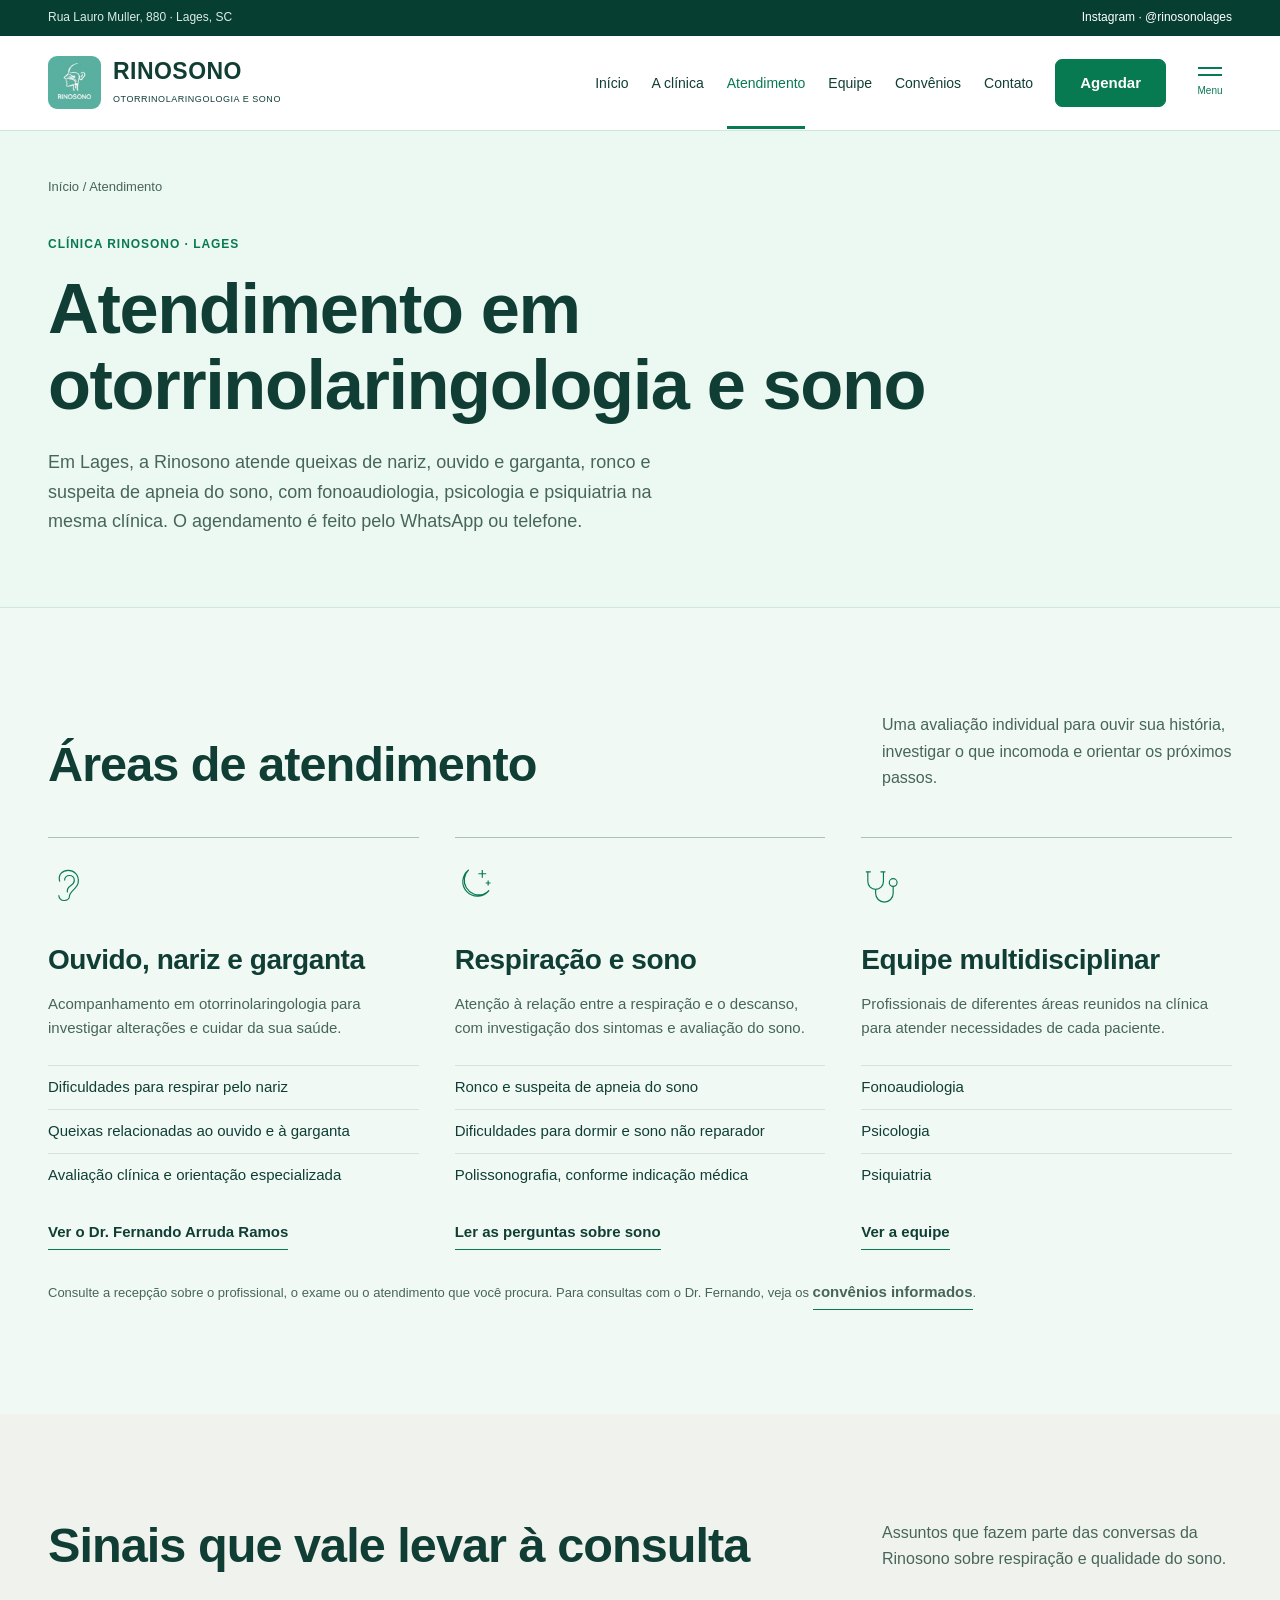
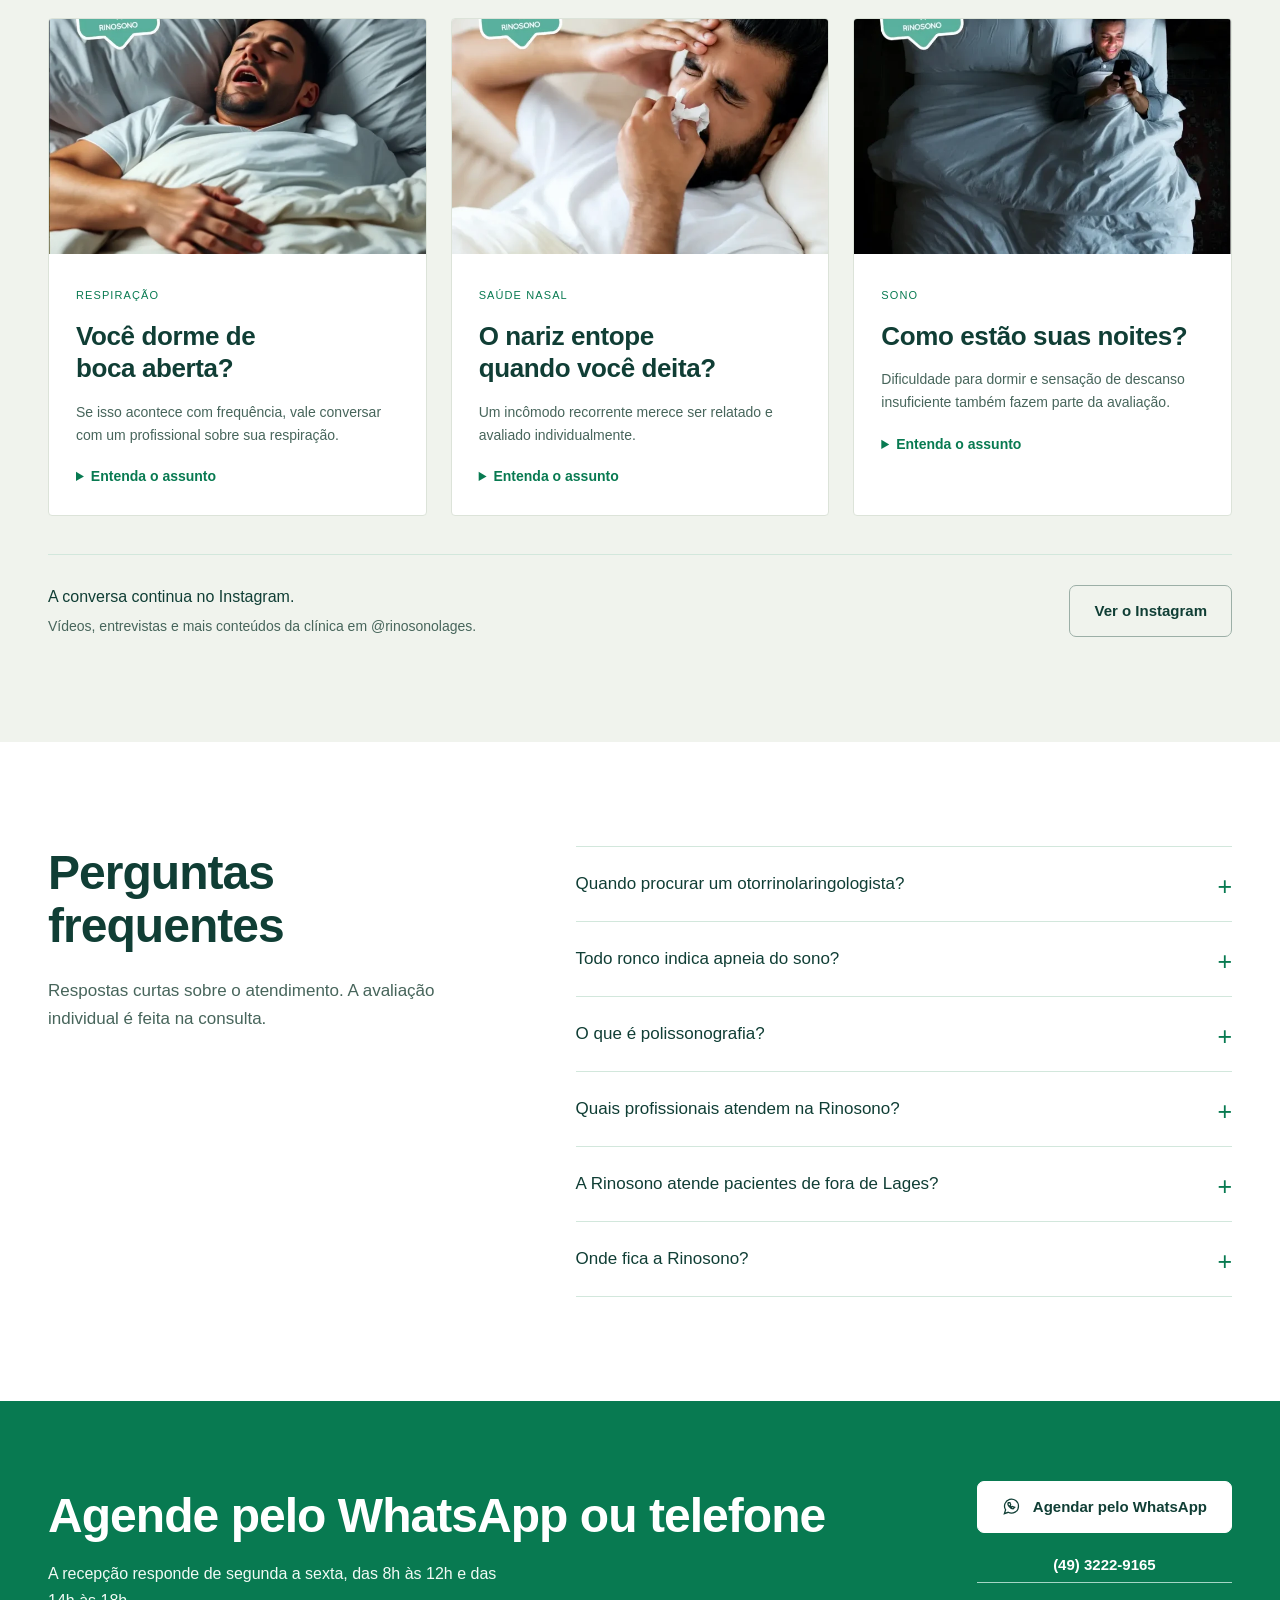
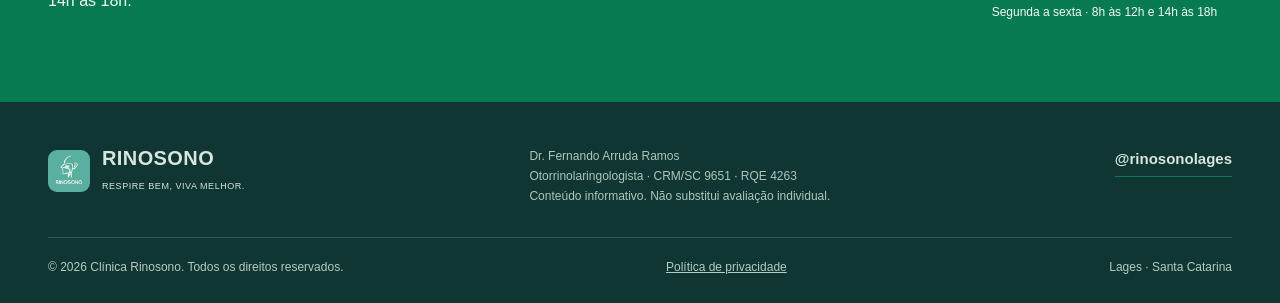
==== commit 3b33560f: "refactor: head unico por pagina, JSON-LD, conteudo sem duplicidade, CSS limpo e acessibilidade - hea" ====
--- a/atendimento.html
+++ b/atendimento.html
@@ -1,11 +1,170 @@
 <!DOCTYPE html>
 <html lang="pt-BR">
 <head>
-<meta charset="UTF-8"><meta name="viewport" content="width=device-width,initial-scale=1">
-<title>Áreas de atendimento · Rinosono</title>
-<meta name="description" content="Conheça a Clínica Rinosono, em Lages: otorrinolaringologia, medicina do sono e equipe multidisciplinar. Agendamentos pelo WhatsApp (49) 99106-9465.">
-<meta name="robots" content="noindex,nofollow"><meta name="theme-color" content="#174d49"><meta property="og:type" content="website"><meta property="og:locale" content="pt_BR"><meta property="og:title" content="Áreas de atendimento · Rinosono"><meta property="og:description" content="Otorrinolaringologia e medicina do sono em Lages. Conheça o Dr. Fernando Arruda Ramos, nossa equipe e nossa história."><meta name="twitter:card" content="summary">
-<link rel="icon" type="image/jpeg" href="assets/logo.jpg">
-<link rel="stylesheet" href="site.css"><noscript><style>.drawer-toggle{display:none}@media(max-width:850px){.nav{flex-wrap:wrap;padding:15px 0}.desktop-nav{display:flex;flex-wrap:wrap;gap:12px;width:100%}.desktop-nav a{padding:10px 0}}</style></noscript></head><body><svg xmlns="http://www.w3.org/2000/svg" style="display:none" aria-hidden="true"><symbol id="wa" viewBox="0 0 24 24"><path fill="none" stroke="currentColor" stroke-width="1.6" d="M20.8 11.5a8.8 8.8 0 0 1-13 7.8L3 21l1.6-4.8A8.8 8.8 0 1 1 20.8 11.5Z"/><path fill="none" stroke="currentColor" stroke-width="1.6" d="M8 7c-2 3 3 8 6 8l2-2-3-1-1 1-2-2 1-1-1-3Z"/></symbol><symbol id="play" viewBox="0 0 24 24"><path d="m7 4 14 8-14 8Z"/></symbol><symbol id="pin" viewBox="0 0 32 32"><path d="M26 13c0 8-10 16-10 16S6 21 6 13a10 10 0 0 1 20 0Z"/><circle cx="16" cy="13" r="3.5"/></symbol><symbol id="moon" viewBox="0 0 40 40"><path d="M29 30A15 15 0 0 1 14 5a15 15 0 1 0 21 21 15 15 0 0 1-6 4Z"/><path d="M28 5v8m-4-4h8m2 7v5m-2.5-2.5h5"/></symbol><symbol id="ear" viewBox="0 0 40 40"><path d="M12 17C8 2 33 1 31 18c-.7 6-9 9-9 14s-10 7-11-1m6-15c0-7 10-7 10 0 0 6-9 5-7 12"/></symbol><symbol id="care" viewBox="0 0 40 40"><path d="M7 7v10a8 8 0 0 0 16 0V7M5 7h5m10 0h5M15 25v4a9 9 0 0 0 18 0v-7"/><circle cx="33" cy="18" r="4"/></symbol></svg><a class="skip" href="#conteudo">Pular para o conteúdo</a><div class="topbar"><div class="wrap"><span>Rua Lauro Muller, 880 · Lages, SC</span><a href="https://www.instagram.com/rinosonolages/" target="_blank" rel="noopener noreferrer">Instagram · @rinosonolages</a></div></div><header><div class="wrap nav"><a class="brand" href="index.html"><img src="assets/logo.webp" width="53" height="53" alt="Rinosono"><span><b>RINOSONO</b><small>Otorrinolaringologia e sono</small></span></a><nav class="desktop-nav" aria-label="Principal"><a href="index.html">Início</a><a href="clinica.html">A clínica</a><a href="atendimento.html" aria-current="page">Atendimento</a><a href="equipe.html">Equipe</a><a href="convenios.html">Convênios</a><a href="contato.html">Contato</a></nav><a class="btn header-book" data-wa href="https://wa.me/5549991069465">Agendar</a><button class="drawer-toggle" aria-label="Abrir menu de navegação" aria-haspopup="dialog"><span></span><span></span><span class="menu-word">Menu</span></button></div></header><dialog id="nav-drawer" class="nav-drawer" aria-labelledby="drawer-title"><div class="drawer-top"><h2 id="drawer-title">Rinosono</h2><button class="close" data-close aria-label="Fechar menu">×</button></div><nav aria-label="Menu completo"><a href="index.html">Início</a><a href="clinica.html">A clínica</a><a href="atendimento.html" aria-current="page">Atendimento</a><a href="equipe.html">Equipe</a><a href="convenios.html">Convênios</a><a href="contato.html">Contato</a></nav><div class="drawer-bottom"><a class="btn" data-wa href="https://wa.me/5549991069465">Agendar pelo WhatsApp</a><a class="ig-link" href="https://www.instagram.com/rinosonolages/" target="_blank" rel="noopener noreferrer">Instagram · @rinosonolages</a><p>Segunda a sexta<br>8h–12h e 14h–18h</p></div></dialog><main id="conteudo"><section class="page-intro"><div class="wrap"><a class="breadcrumb" href="index.html">Início / Atendimento</a><span class="eyebrow">Clínica Rinosono · Lages</span><h1>Ouvir. Investigar.<br>Cuidar de você.</h1><p>Conheça as áreas de atendimento e saiba como falar com a equipe da clínica.</p></div></section><section class="section care" id="atendimento"><div class="wrap"><div class="section-heading"><div><span class="eyebrow">Áreas de atendimento</span><h2>Como podemos<br>ajudar você?</h2></div><p>Uma avaliação individual para ouvir sua história, investigar o que incomoda e orientar os próximos passos.</p></div><div class="care-grid"><article class="care-item"><svg aria-hidden="true"><use href="#ear"/></svg><h3>Ouvido, nariz<br>e garganta</h3><p>Acompanhamento em otorrinolaringologia para investigar alterações e cuidar da sua saúde.</p><ul><li>Dificuldades para respirar pelo nariz</li><li>Queixas relacionadas ao ouvido e à garganta</li><li>Avaliação clínica e orientação especializada</li></ul><a class="text-link" href="equipe.html">Conhecer os profissionais</a></article><article class="care-item"><svg aria-hidden="true"><use href="#moon"/></svg><h3>Respiração<br>e sono</h3><p>Atenção à relação entre a respiração e o descanso, com investigação dos sintomas e avaliação do sono.</p><ul><li>Ronco e suspeita de apneia do sono</li><li>Dificuldades para dormir e sono não reparador</li><li>Polissonografia, conforme indicação médica</li></ul><a class="text-link" href="equipe.html">Conhecer os profissionais</a></article><article class="care-item"><svg aria-hidden="true"><use href="#care"/></svg><h3>Equipe<br>multidisciplinar</h3><p>Profissionais de diferentes áreas reunidos na clínica para atender necessidades de cada paciente.</p><ul><li>Fonoaudiologia</li><li>Psicologia</li><li>Psiquiatria</li></ul><a class="text-link" href="equipe.html">Conhecer os profissionais</a></article></div><p class="care-note">Consulte a recepção sobre o profissional, o exame ou o atendimento que você procura.</p></div></section><section class="section knowledge" id="conteudos"><div class="wrap"><div class="section-heading"><div><span class="eyebrow">Informação para o dia a dia</span><h2>Vale prestar atenção.</h2></div><p>Assuntos que fazem parte das conversas da Rinosono sobre respiração e qualidade do sono.</p></div><div class="knowledge-grid"><article class="article"><div class="article-picture"><img src="assets/respiracao.webp" alt="Imagem ilustrativa de uma pessoa dormindo de boca aberta" width="678" height="903" loading="lazy"></div><div class="article-body"><small>Respiração</small><h3>Você dorme<br>de boca aberta?</h3><p>Se isso acontece com frequência, vale conversar com um profissional sobre sua respiração.</p><details><summary>Entenda o assunto</summary><p>Na consulta, relate se também percebe congestão nasal, boca seca ao acordar ou ronco. Esses detalhes ajudam o profissional a entender sua história e decidir como investigar.</p></details></div></article><article class="article"><div class="article-picture"><img src="assets/nariz.webp" alt="Imagem ilustrativa de desconforto nasal" width="677" height="902" loading="lazy"></div><div class="article-body"><small>Saúde nasal</small><h3>O nariz entope<br>quando você deita?</h3><p>Um incômodo recorrente merece ser relatado e avaliado individualmente.</p><details><summary>Entenda o assunto</summary><p>Observe quando o desconforto acontece e há quanto tempo ele faz parte da sua rotina. Leve essas informações à consulta para uma avaliação das possíveis causas.</p></details></div></article><article class="article"><div class="article-picture"><img src="assets/sono.webp" alt="Imagem ilustrativa de uma pessoa usando o celular na cama" width="680" height="906" loading="lazy"></div><div class="article-body"><small>Sono</small><h3>Como estão<br>suas noites?</h3><p>Dificuldade para dormir e sensação de descanso insuficiente também fazem parte da avaliação.</p><details><summary>Entenda o assunto</summary><p>Converse sobre sua rotina, despertares e como você se sente durante o dia. A avaliação do sono considera a história e as necessidades de cada paciente.</p></details></div></article></div><div class="instagram-line"><div><b>A conversa continua no Instagram.</b><p>Vídeos, entrevistas e mais conteúdos da clínica em @rinosonolages.</p></div><a class="btn outline" href="https://www.instagram.com/rinosonolages/" target="_blank" rel="noopener noreferrer">Conhecer o Instagram</a></div></div></section><section class="section"><div class="wrap faq"><div><span class="eyebrow">Antes da sua visita</span><h2>Podemos<br>ajudar?</h2><p class="intro">Informações práticas para organizar seu atendimento.</p></div><div><details><summary>Como agendar uma consulta?</summary><p>Envie uma mensagem para o WhatsApp <a href="https://wa.me/5549991069465" data-wa>(49) 99106-9465</a> ou ligue para <a href="tel:+554932229165">(49) 3222-9165</a>. A recepção orienta sobre profissionais, horários disponíveis e agendamento.</p></details><details><summary>Posso agendar pelo Instagram?</summary><p>Os agendamentos são feitos pelo WhatsApp ou telefone. O Direct do Instagram não é utilizado para marcar consultas.</p></details><details><summary>Qual é o horário de atendimento?</summary><p>De segunda a sexta-feira, das 8h às 12h e das 14h às 18h.</p></details><details><summary>A clínica atende meu convênio?</summary><p>Confira a <a class="text-link" href="convenios.html">lista de convênios do Dr. Fernando</a> e confirme com a recepção a cobertura do seu plano e do atendimento desejado. As condições podem variar conforme o profissional e o procedimento.</p></details><details><summary>Como obter informações sobre a polissonografia?</summary><p>Entre em contato com a recepção para informações sobre disponibilidade, agendamento e orientações para o exame. A indicação deve ser avaliada pelo profissional responsável.</p></details></div></div></section><section class="contact" id="contato"><div class="wrap"><div><span class="eyebrow" style="color:#a4d6c5">Vamos conversar</span><h2>Seu cuidado começa<br>com uma conversa.</h2><p>Fale com nossa equipe para agendar uma consulta ou esclarecer dúvidas sobre o atendimento.</p></div><div class="actions"><a class="btn light" data-wa href="https://wa.me/5549991069465"><svg aria-hidden="true"><use href="#wa"/></svg>Agendar pelo WhatsApp</a><a class="text-link" href="tel:+554932229165">(49) 3222-9165</a><small>Segunda a sexta · 8h–12h e 14h–18h</small></div></div></section></main><footer><div class="wrap"><div class="footer-top"><a class="brand" href="index.html"><img src="assets/logo.webp" alt="" width="42" height="42" loading="lazy"><span><b>RINOSONO</b><small>Respire bem, viva melhor.</small></span></a><p>Dr. Fernando Arruda Ramos<br>Otorrinolaringologista · CRM/SC 9651 · RQE 4263<br>Conteúdo informativo. Não substitui avaliação individual.</p><a class="text-link" href="https://www.instagram.com/rinosonolages/" target="_blank" rel="noopener noreferrer">@rinosonolages</a></div><div class="footer-bottom"><span>© <span id="year">2026</span> Clínica Rinosono. Todos os direitos reservados.</span><button data-privacy>Privacidade</button><span>Lages · Santa Catarina</span></div></div></footer><dialog class="dialog" id="video-dialog" aria-labelledby="video-title"><div class="dialog-bar"><h2 id="video-title">Conheça o Dr. Fernando</h2><button class="close" data-close aria-label="Fechar vídeo">×</button></div><div class="video-stage"><video id="player" controls playsinline preload="none" aria-label="Vídeo da Clínica Rinosono"></video></div><p class="video-error" id="video-error" hidden>Não foi possível reproduzir aqui. Use o link abaixo para abrir o arquivo.</p><div class="video-bottom"><a id="video-direct" href="assets/historia-1.mp4" target="_blank" rel="noopener">Abrir vídeo separadamente</a><button class="btn outline" id="next-video">Próxima parte</button></div></dialog>
-<dialog class="dialog" id="privacy-dialog" aria-labelledby="privacy-title"><div class="dialog-bar"><h2 id="privacy-title">Privacidade e serviços externos</h2><button class="close" data-close aria-label="Fechar privacidade">×</button></div><div class="privacy-body"><p>Esta página apresenta informações da Clínica Rinosono e seus canais de contato. Não possui formulário de cadastro e não utiliza ferramentas de análise de audiência ou publicidade em seu código.</p><h3>WhatsApp, Instagram e Google Maps</h3><p>Ao abrir esses serviços, você passa a utilizar plataformas externas, regidas por suas próprias políticas. Os mapas só são carregados após sua interação. A visualização 3D utiliza MapLibre, OpenFreeMap e OpenStreetMap/Nominatim, com arquivos servidos pelo jsDelivr. Se a visualização não estiver disponível, a página oferece o Google Maps convencional. Esses serviços recebem os dados técnicos necessários às requisições.</p><h3>Vídeos e acesso à página</h3><p>Os vídeos são carregados quando você decide assistir. O provedor responsável pela hospedagem pode processar dados técnicos de acesso, como endereço IP e informações do navegador, para entregar e proteger o serviço.</p><h3>Informações enviadas à clínica</h3><p>Para esclarecer dúvidas sobre o tratamento de informações fornecidas durante o contato ou atendimento, fale com a clínica pelo telefone (49) 3222-9165. Esta página não solicita o envio de informações clínicas.</p></div></dialog>
-<dialog class="dialog gallery-dialog" id="gallery-dialog" aria-label="Fotografia ampliada"><div class="dialog-bar"><h2>Equipe de recepção · Rinosono</h2><button class="close" data-close aria-label="Fechar fotografia">×</button></div><img id="gallery-image" alt="Fotografia completa da equipe de recepção"></dialog><div class="mobile-cta" id="mobile-cta"><a class="btn" data-wa href="https://wa.me/5549991069465">Agendar pelo WhatsApp</a></div><script src="site.js" defer></script></body></html>+<meta charset="UTF-8">
+<meta name="viewport" content="width=device-width,initial-scale=1">
+<title>Otorrinolaringologia e sono: atendimento | Rinosono Lages</title>
+<meta name="description" content="Dificuldade para respirar pelo nariz, ronco, suspeita de apneia do sono, ouvido e garganta: veja o que a Rinosono atende em Lages e como agendar.">
+<meta name="robots" content="noindex,nofollow">
+<link rel="canonical" href="https://rinosono.vercel.app/atendimento.html">
+<meta name="theme-color" content="#087a51">
+<meta property="og:type" content="website">
+<meta property="og:locale" content="pt_BR">
+<meta property="og:site_name" content="Clínica Rinosono">
+<meta property="og:title" content="Otorrinolaringologia e sono: atendimento | Rinosono Lages">
+<meta property="og:description" content="Dificuldade para respirar pelo nariz, ronco, suspeita de apneia do sono, ouvido e garganta: veja o que a Rinosono atende em Lages e como agendar.">
+<meta property="og:url" content="https://rinosono.vercel.app/atendimento.html">
+<meta property="og:image" content="https://rinosono.vercel.app/assets/og-image.jpg">
+<meta property="og:image:width" content="1200">
+<meta property="og:image:height" content="630">
+<meta property="og:image:type" content="image/jpeg">
+<meta property="og:image:alt" content="Clínica Rinosono, otorrinolaringologia e medicina do sono em Lages, SC, com a fachada da clínica">
+<meta name="twitter:card" content="summary_large_image">
+<meta name="twitter:title" content="Otorrinolaringologia e sono: atendimento | Rinosono Lages">
+<meta name="twitter:description" content="Dificuldade para respirar pelo nariz, ronco, suspeita de apneia do sono, ouvido e garganta: veja o que a Rinosono atende em Lages e como agendar.">
+<meta name="twitter:image" content="https://rinosono.vercel.app/assets/og-image.jpg">
+<link rel="icon" type="image/png" sizes="32x32" href="assets/favicon-32.png">
+<link rel="icon" type="image/png" sizes="192x192" href="assets/favicon-192.png">
+<link rel="apple-touch-icon" href="assets/apple-touch-icon.png">
+<link rel="manifest" href="site.webmanifest">
+<link rel="stylesheet" href="site.css">
+<noscript><style>.drawer-toggle{display:none}@media(max-width:850px){.nav{flex-wrap:wrap;padding:15px 0}.desktop-nav{display:flex;flex-wrap:wrap;gap:12px;width:100%}.desktop-nav a{padding:10px 0}}</style></noscript>
+<script type="application/ld+json">
+{
+ "@context": "https://schema.org",
+ "@graph": [
+  {
+   "@type": "WebSite",
+   "@id": "https://rinosono.vercel.app/#website",
+   "url": "https://rinosono.vercel.app/",
+   "name": "Clínica Rinosono",
+   "inLanguage": "pt-BR",
+   "publisher": {
+    "@id": "https://rinosono.vercel.app/#clinica"
+   }
+  },
+  {
+   "@type": "WebPage",
+   "@id": "https://rinosono.vercel.app/atendimento.html#webpage",
+   "url": "https://rinosono.vercel.app/atendimento.html",
+   "name": "Otorrinolaringologia e sono: atendimento | Rinosono Lages",
+   "description": "Dificuldade para respirar pelo nariz, ronco, suspeita de apneia do sono, ouvido e garganta: veja o que a Rinosono atende em Lages e como agendar.",
+   "inLanguage": "pt-BR",
+   "isPartOf": {
+    "@id": "https://rinosono.vercel.app/#website"
+   },
+   "about": {
+    "@id": "https://rinosono.vercel.app/#clinica"
+   },
+   "primaryImageOfPage": {
+    "@type": "ImageObject",
+    "url": "https://rinosono.vercel.app/assets/og-image.jpg"
+   },
+   "breadcrumb": {
+    "@id": "https://rinosono.vercel.app/atendimento.html#breadcrumb"
+   }
+  },
+  {
+   "@type": "BreadcrumbList",
+   "@id": "https://rinosono.vercel.app/atendimento.html#breadcrumb",
+   "itemListElement": [
+    {
+     "@type": "ListItem",
+     "position": 1,
+     "name": "Início",
+     "item": "https://rinosono.vercel.app/"
+    },
+    {
+     "@type": "ListItem",
+     "position": 2,
+     "name": "Atendimento",
+     "item": "https://rinosono.vercel.app/atendimento.html"
+    }
+   ]
+  },
+  {
+   "@type": "MedicalClinic",
+   "@id": "https://rinosono.vercel.app/#clinica",
+   "name": "Clínica Rinosono",
+   "url": "https://rinosono.vercel.app/"
+  },
+  {
+   "@type": "FAQPage",
+   "@id": "https://rinosono.vercel.app/atendimento.html#faq",
+   "mainEntity": [
+    {
+     "@type": "Question",
+     "name": "Quando procurar um otorrinolaringologista?",
+     "acceptedAnswer": {
+      "@type": "Answer",
+      "text": "Quando sintomas no nariz, no ouvido ou na garganta forem persistentes ou voltarem com frequência, como dificuldade para respirar pelo nariz, desconforto no ouvido ou incômodo na garganta. A avaliação individual define o que precisa ser investigado."
+     }
+    },
+    {
+     "@type": "Question",
+     "name": "Todo ronco indica apneia do sono?",
+     "acceptedAnswer": {
+      "@type": "Answer",
+      "text": "Nem sempre. O ronco pode ter causas diferentes, e a apneia do sono é uma das possibilidades que podem ser investigadas. Quem ronca com frequência, percebe pausas na respiração durante o sono ou acorda sem sensação de descanso deve conversar com um médico."
+     }
+    },
+    {
+     "@type": "Question",
+     "name": "O que é polissonografia?",
+     "acceptedAnswer": {
+      "@type": "Answer",
+      "text": "É um exame que registra o sono durante a noite e é usado na investigação de alterações do sono quando há indicação médica. Para saber sobre disponibilidade e orientações, fale com a recepção."
+     }
+    },
+    {
+     "@type": "Question",
+     "name": "Quais profissionais atendem na Rinosono?",
+     "acceptedAnswer": {
+      "@type": "Answer",
+      "text": "Otorrinolaringologia com o Dr. Fernando Arruda Ramos, fonoaudiologia, psicologia e psiquiatria. Veja nomes e registros na página Equipe."
+     }
+    },
+    {
+     "@type": "Question",
+     "name": "A Rinosono atende pacientes de fora de Lages?",
+     "acceptedAnswer": {
+      "@type": "Answer",
+      "text": "A clínica recebe pacientes de Lages, da região da AMURES, do Meio Oeste e do Alto Vale do Itajaí."
+     }
+    },
+    {
+     "@type": "Question",
+     "name": "Onde fica a Rinosono?",
+     "acceptedAnswer": {
+      "@type": "Answer",
+      "text": "Rua Lauro Muller, 880, Centro, Lages, Santa Catarina. Atendimento de segunda a sexta, das 8h às 12h e das 14h às 18h."
+     }
+    }
+   ]
+  }
+ ]
+}
+</script>
+</head>
+<body>
+<svg xmlns="http://www.w3.org/2000/svg" class="sprite" aria-hidden="true"><symbol id="wa" viewBox="0 0 24 24"><path fill="none" stroke="currentColor" stroke-width="1.6" d="M20.8 11.5a8.8 8.8 0 0 1-13 7.8L3 21l1.6-4.8A8.8 8.8 0 1 1 20.8 11.5Z"/><path fill="none" stroke="currentColor" stroke-width="1.6" d="M8 7c-2 3 3 8 6 8l2-2-3-1-1 1-2-2 1-1-1-3Z"/></symbol><symbol id="play" viewBox="0 0 24 24"><path d="m7 4 14 8-14 8Z"/></symbol><symbol id="pin" viewBox="0 0 32 32"><path d="M26 13c0 8-10 16-10 16S6 21 6 13a10 10 0 0 1 20 0Z"/><circle cx="16" cy="13" r="3.5"/></symbol><symbol id="moon" viewBox="0 0 40 40"><path d="M29 30A15 15 0 0 1 14 5a15 15 0 1 0 21 21 15 15 0 0 1-6 4Z"/><path d="M28 5v8m-4-4h8m2 7v5m-2.5-2.5h5"/></symbol><symbol id="ear" viewBox="0 0 40 40"><path d="M12 17C8 2 33 1 31 18c-.7 6-9 9-9 14s-10 7-11-1m6-15c0-7 10-7 10 0 0 6-9 5-7 12"/></symbol><symbol id="care" viewBox="0 0 40 40"><path d="M7 7v10a8 8 0 0 0 16 0V7M5 7h5m10 0h5M15 25v4a9 9 0 0 0 18 0v-7"/><circle cx="33" cy="18" r="4"/></symbol></svg>
+<a class="skip" href="#conteudo">Pular para o conteúdo</a>
+<!-- cabecalho:inicio -->
+<div class="topbar"><div class="wrap"><span>Rua Lauro Muller, 880 · Lages, SC</span><a href="https://www.instagram.com/rinosonolages/" target="_blank" rel="noopener noreferrer">Instagram · @rinosonolages</a></div></div>
+<header><div class="wrap nav"><a class="brand" href="index.html"><img src="assets/logo.webp" width="53" height="53" alt=""><span><b>RINOSONO</b><small>Otorrinolaringologia e sono</small></span></a><nav class="desktop-nav" aria-label="Principal"><a href="index.html">Início</a><a href="clinica.html">A clínica</a><a href="atendimento.html" aria-current="page">Atendimento</a><a href="equipe.html">Equipe</a><a href="convenios.html">Convênios</a><a href="contato.html">Contato</a></nav><a class="btn header-book" data-wa href="https://wa.me/5549991069465">Agendar</a><button class="drawer-toggle" type="button" aria-label="Abrir menu de navegação" aria-haspopup="dialog" aria-controls="nav-drawer"><span></span><span></span><span class="menu-word">Menu</span></button></div></header>
+<dialog id="nav-drawer" class="nav-drawer" aria-labelledby="drawer-title"><div class="drawer-top"><p class="dialog-title" id="drawer-title">Rinosono</p><button class="close" type="button" data-close aria-label="Fechar menu">×</button></div><nav aria-label="Menu completo"><a href="index.html">Início</a><a href="clinica.html">A clínica</a><a href="atendimento.html" aria-current="page">Atendimento</a><a href="equipe.html">Equipe</a><a href="convenios.html">Convênios</a><a href="contato.html">Contato</a></nav><div class="drawer-bottom"><a class="btn" data-wa href="https://wa.me/5549991069465">Agendar pelo WhatsApp</a><a class="ig-link" href="https://www.instagram.com/rinosonolages/" target="_blank" rel="noopener noreferrer">Instagram · @rinosonolages</a><p>Segunda a sexta<br>8h às 12h e 14h às 18h</p></div></dialog>
+<!-- cabecalho:fim -->
+<main id="conteudo">
+<section class="page-intro"><div class="wrap"><nav class="breadcrumb" aria-label="Você está em"><a href="index.html">Início</a> / <span>Atendimento</span></nav><span class="eyebrow">Clínica Rinosono · Lages</span><h1>Atendimento em otorrinolaringologia e sono</h1><p>Em Lages, a Rinosono atende queixas de nariz, ouvido e garganta, ronco e suspeita de apneia do sono, com fonoaudiologia, psicologia e psiquiatria na mesma clínica. O agendamento é feito pelo WhatsApp ou telefone.</p></div></section>
+<section class="section care" id="areas"><div class="wrap"><div class="section-heading"><div><h2>Áreas de atendimento</h2></div><p>Uma avaliação individual para ouvir sua história, investigar o que incomoda e orientar os próximos passos.</p></div><div class="care-grid"><article class="care-item"><svg aria-hidden="true"><use href="#ear"/></svg><h3>Ouvido, nariz e garganta</h3><p>Acompanhamento em otorrinolaringologia para investigar alterações e cuidar da sua saúde.</p><ul><li>Dificuldades para respirar pelo nariz</li><li>Queixas relacionadas ao ouvido e à garganta</li><li>Avaliação clínica e orientação especializada</li></ul><a class="text-link" href="equipe.html#fernando">Ver o Dr. Fernando Arruda Ramos</a></article><article class="care-item"><svg aria-hidden="true"><use href="#moon"/></svg><h3>Respiração e sono</h3><p>Atenção à relação entre a respiração e o descanso, com investigação dos sintomas e avaliação do sono.</p><ul><li>Ronco e suspeita de apneia do sono</li><li>Dificuldades para dormir e sono não reparador</li><li>Polissonografia, conforme indicação médica</li></ul><a class="text-link" href="#perguntas">Ler as perguntas sobre sono</a></article><article class="care-item"><svg aria-hidden="true"><use href="#care"/></svg><h3>Equipe multidisciplinar</h3><p>Profissionais de diferentes áreas reunidos na clínica para atender necessidades de cada paciente.</p><ul><li>Fonoaudiologia</li><li>Psicologia</li><li>Psiquiatria</li></ul><a class="text-link" href="equipe.html">Ver a equipe</a></article></div><p class="care-note">Consulte a recepção sobre o profissional, o exame ou o atendimento que você procura. Para consultas com o Dr. Fernando, veja os <a class="text-link" href="convenios.html">convênios informados</a>.</p></div></section>
+<section class="section knowledge" id="conteudos"><div class="wrap"><div class="section-heading"><div><h2>Sinais que vale levar à consulta</h2></div><p>Assuntos que fazem parte das conversas da Rinosono sobre respiração e qualidade do sono.</p></div><div class="knowledge-grid"><article class="article"><div class="article-picture"><img src="assets/respiracao.webp" alt="Imagem ilustrativa de uma pessoa dormindo de boca aberta" width="678" height="903" loading="lazy"></div><div class="article-body"><small>Respiração</small><h3>Você dorme de boca aberta?</h3><p>Se isso acontece com frequência, vale conversar com um profissional sobre sua respiração.</p><details><summary>Entenda o assunto</summary><p>Na consulta, relate se também percebe congestão nasal, boca seca ao acordar ou ronco. Esses detalhes ajudam o profissional a entender sua história e decidir como investigar.</p></details></div></article><article class="article"><div class="article-picture"><img src="assets/nariz.webp" alt="Imagem ilustrativa de desconforto nasal" width="677" height="902" loading="lazy"></div><div class="article-body"><small>Saúde nasal</small><h3>O nariz entope quando você deita?</h3><p>Um incômodo recorrente merece ser relatado e avaliado individualmente.</p><details><summary>Entenda o assunto</summary><p>Observe quando o desconforto acontece e há quanto tempo ele faz parte da sua rotina. Leve essas informações à consulta para uma avaliação das possíveis causas.</p></details></div></article><article class="article"><div class="article-picture"><img src="assets/sono.webp" alt="Imagem ilustrativa de uma pessoa usando o celular na cama" width="680" height="906" loading="lazy"></div><div class="article-body"><small>Sono</small><h3>Como estão suas noites?</h3><p>Dificuldade para dormir e sensação de descanso insuficiente também fazem parte da avaliação.</p><details><summary>Entenda o assunto</summary><p>Converse sobre sua rotina, despertares e como você se sente durante o dia. A avaliação do sono considera a história e as necessidades de cada paciente.</p></details></div></article></div><div class="instagram-line"><div><b>A conversa continua no Instagram.</b><p>Vídeos, entrevistas e mais conteúdos da clínica em @rinosonolages.</p></div><a class="btn outline" href="https://www.instagram.com/rinosonolages/" target="_blank" rel="noopener noreferrer">Ver o Instagram</a></div></div></section>
+<section class="section" id="perguntas"><div class="wrap faq"><div><h2>Perguntas frequentes</h2><p class="intro">Respostas curtas sobre o atendimento. A avaliação individual é feita na consulta.</p></div><div><details><summary>Quando procurar um otorrinolaringologista?</summary><p>Quando sintomas no nariz, no ouvido ou na garganta forem persistentes ou voltarem com frequência, como dificuldade para respirar pelo nariz, desconforto no ouvido ou incômodo na garganta. A avaliação individual define o que precisa ser investigado.</p></details><details><summary>Todo ronco indica apneia do sono?</summary><p>Nem sempre. O ronco pode ter causas diferentes, e a apneia do sono é uma das possibilidades que podem ser investigadas. Quem ronca com frequência, percebe pausas na respiração durante o sono ou acorda sem sensação de descanso deve conversar com um médico.</p></details><details><summary>O que é polissonografia?</summary><p>É um exame que registra o sono durante a noite e é usado na investigação de alterações do sono quando há indicação médica. Para saber sobre disponibilidade e orientações, fale com a recepção.</p></details><details><summary>Quais profissionais atendem na Rinosono?</summary><p>Otorrinolaringologia com o Dr. Fernando Arruda Ramos, fonoaudiologia, psicologia e psiquiatria. Veja nomes e registros na página <a class="text-link" href="equipe.html">Equipe</a>.</p></details><details><summary>A Rinosono atende pacientes de fora de Lages?</summary><p>A clínica recebe pacientes de Lages, da região da AMURES, do Meio Oeste e do Alto Vale do Itajaí.</p></details><details><summary>Onde fica a Rinosono?</summary><p>Rua Lauro Muller, 880, Centro, Lages, Santa Catarina. Atendimento de segunda a sexta, das 8h às 12h e das 14h às 18h.</p></details></div></div></section>
+<section class="contact" id="contato"><div class="wrap"><div><h2>Agende pelo WhatsApp ou telefone</h2><p>A recepção responde de segunda a sexta, das 8h às 12h e das 14h às 18h.</p></div><div class="actions"><a class="btn light" data-wa href="https://wa.me/5549991069465"><svg aria-hidden="true"><use href="#wa"/></svg>Agendar pelo WhatsApp</a><a class="text-link" href="tel:+554932229165">(49) 3222-9165</a><small>Segunda a sexta · 8h às 12h e 14h às 18h</small></div></div></section>
+</main>
+<!-- rodape:inicio -->
+<footer><div class="wrap"><div class="footer-top"><a class="brand" href="index.html"><img src="assets/logo.webp" alt="" width="42" height="42" loading="lazy"><span><b>RINOSONO</b><small>Respire bem, viva melhor.</small></span></a><p>Dr. Fernando Arruda Ramos<br>Otorrinolaringologista · CRM/SC 9651 · RQE 4263<br>Conteúdo informativo. Não substitui avaliação individual.</p><a class="text-link" href="https://www.instagram.com/rinosonolages/" target="_blank" rel="noopener noreferrer">@rinosonolages</a></div><div class="footer-bottom"><span>© <span id="year">2026</span> Clínica Rinosono. Todos os direitos reservados.</span><a href="privacidade.html">Política de privacidade</a><span>Lages · Santa Catarina</span></div></div></footer>
+<!-- rodape:fim -->
+<div class="mobile-cta" id="mobile-cta"><a class="btn" data-wa href="https://wa.me/5549991069465">Agendar pelo WhatsApp</a></div>
+<script src="site.js" defer></script>
+</body>
+</html>
--- a/site.css
+++ b/site.css
@@ -1,27 +1,2491 @@
+/* Clínica Rinosono: estilos do site. Ordem: tokens, base, componentes, páginas, responsivo. */
 
-:root{--ink:#173e3b;--deep:#123f3d;--green:#246f62;--mint:#59af9f;--pale:#edf5f1;--paper:#fafbf8;--line:#d9e3df;--muted:#556964;--white:#fff;--serif:Georgia,'Times New Roman',serif;--sans:Arial,Helvetica,sans-serif;--header:90px}
-[hidden]{display:none!important}*{box-sizing:border-box}html{scroll-behavior:smooth;scroll-padding-top:110px}body{margin:0;background:var(--paper);color:var(--ink);font:16px/1.65 var(--sans)}body.modal-open{overflow:hidden}a{color:inherit;text-decoration:none}button,input,select{font:inherit}button{cursor:pointer}img{max-width:100%;display:block}button,a,summary{-webkit-tap-highlight-color:transparent}button:focus-visible,a:focus-visible,summary:focus-visible,video:focus-visible{outline:3px solid #ae6923;outline-offset:5px}p,h1,h2,h3{margin:0}p+p{margin-top:16px}h1,h2,h3{font-weight:400}h1,h2{font-family:var(--serif);letter-spacing:-.045em;line-height:1.07}h2{font-size:clamp(36px,4.1vw,64px)}h3{font-size:23px;line-height:1.25}p{color:var(--muted)}.wrap{width:min(1280px,calc(100% - 96px));margin:auto}.section{padding:104px 0}.eyebrow{display:block;font-size:12px;letter-spacing:.17em;text-transform:uppercase;font-weight:700;margin-bottom:23px;color:var(--green)}.intro{max-width:530px;margin-top:24px;font-size:18px}.btn{display:inline-flex;align-items:center;justify-content:center;gap:12px;min-height:52px;padding:13px 24px;background:var(--green);border:1px solid var(--green);color:white;border-radius:5px;font-weight:600;font-size:14px;line-height:1.3;transition:background .2s,transform .2s}.btn:hover{background:var(--deep);transform:translateY(-2px)}.btn svg{width:19px;height:19px;flex-shrink:0}.btn.light{background:white;color:var(--ink);border-color:white}.btn.outline{background:transparent;color:var(--ink);border-color:#9cafa7}.btn.outline:hover{background:var(--pale)}.text-link{display:inline-block;border-bottom:1px solid var(--green);padding-bottom:4px;font-size:14px;font-weight:600}.actions{display:flex;gap:20px;align-items:center;flex-wrap:wrap;margin-top:30px}.skip{position:fixed;left:10px;top:-100px;z-index:100;background:white;padding:15px}.skip:focus{top:10px}
-.topbar{background:var(--deep);color:#dcece6;font-size:12px}.topbar .wrap{display:flex;justify-content:space-between;padding:8px 0}.topbar a{color:white}header{position:sticky;top:0;background:rgba(250,251,248,.98);z-index:30;border-bottom:1px solid var(--line)}.nav{min-height:var(--header);display:flex;align-items:center;justify-content:space-between;gap:26px}.brand{display:flex;align-items:center;gap:12px}.brand img{width:53px;height:53px;border-radius:50%}.brand b{font-size:24px;font-weight:500;letter-spacing:.055em;line-height:1.1}.brand small{display:block;font-size:10px;letter-spacing:.16em;text-transform:uppercase;margin-top:5px}.navlinks{display:flex;align-items:center;gap:27px;font-size:14px}.navlinks a:not(.btn){padding:10px 0}.navlinks a:hover{color:var(--green)}.navlinks .btn:hover{color:white}.menu-toggle{display:none;border:1px solid var(--line);background:transparent;padding:10px 14px;border-radius:4px;color:var(--ink)}
-.hero{padding:52px 0 0;overflow:hidden}.hero-grid{display:grid;grid-template-columns:1fr 1fr;gap:56px;align-items:center}.hero-copy{padding:12px 0 48px}.hero h1{font-size:clamp(56px,5.9vw,88px);max-width:650px}.hero h1 em{color:var(--green);font-weight:400}.hero .intro{font-size:17px;max-width:430px}.hero .eyebrow{font-size:11px;letter-spacing:.12em}.hero-photo{height:588px;position:relative;border-radius:120px 7px 7px 7px;background:#d4dfd4;overflow:hidden}.portrait{position:absolute;width:116%;max-width:none;left:-9%;top:-10%;height:120%;object-fit:cover;object-position:50% 32%}.photo-caption{position:absolute;bottom:24px;left:24px;right:24px;background:rgba(255,255,255,.95);padding:20px 24px;border-radius:4px;display:flex;justify-content:space-between;align-items:center;gap:16px}.photo-caption b{display:block;font-family:var(--serif);font-size:21px;font-weight:400;line-height:1.25}.photo-caption small{display:block;font-size:12px;color:var(--muted);margin-top:5px}.photo-caption .seal{font-size:11px;text-transform:uppercase;letter-spacing:.1em;border-left:1px solid var(--line);padding-left:20px;white-space:nowrap}.seal strong{display:block;font:30px var(--serif);letter-spacing:0}.hero-meta{display:flex;gap:20px;align-items:center;margin-top:34px;font-size:12px;color:var(--muted)}.hero-meta span+span{border-left:1px solid #b8c8c0;padding-left:20px}.service-strip{margin-top:38px;padding:25px 0;display:flex;justify-content:space-between;gap:18px;border-top:1px solid var(--line);font-size:14px}.service-strip span{display:flex;align-items:center;gap:12px}.service-strip svg{width:23px;height:23px;stroke:var(--green);fill:none;stroke-width:1.35}
-.care{background:var(--pale)}.section-heading{display:flex;justify-content:space-between;gap:50px;align-items:end;margin-bottom:46px}.section-heading p{max-width:350px}.care-grid{display:grid;grid-template-columns:repeat(3,1fr);gap:36px}.care-item{border-top:1px solid #a9c2b8;padding-top:27px}.care-item svg{width:39px;height:39px;stroke:var(--green);stroke-width:1.2;fill:none;margin-bottom:29px}.care-item h3{font-family:var(--serif);font-size:30px;margin-bottom:15px}.care-item p{font-size:15px}.care-item ul{list-style:none;padding:0;margin:24px 0 0;font-size:14px}.care-item li{padding:9px 0;border-top:1px solid #d5e3dc}.care-note{font-size:13px;margin-top:30px}
-.doctor-grid{display:grid;grid-template-columns:.85fr 1fr;gap:86px;align-items:center}.doctor-picture{height:560px;border-radius:5px 5px 90px 5px;overflow:hidden;position:relative;background:var(--pale)}.doctor-picture img{width:119%;max-width:none;height:122%;object-fit:cover;position:absolute;top:-10%;left:-10%}.doctor-info h2{max-width:560px}.credentials{display:flex;gap:12px;flex-wrap:wrap;margin:23px 0;font-size:12px;letter-spacing:.04em}.credentials span{padding:6px 12px;border:1px solid var(--line);border-radius:3px}.doctor-info p{font-size:16px}.doctor-detail{display:grid;grid-template-columns:1fr 1fr;gap:20px;padding-top:25px;margin-top:28px;border-top:1px solid var(--line)}.doctor-detail b{font-weight:500;font-family:var(--serif);font-size:23px}.doctor-detail span{display:block;font-size:13px;color:var(--muted);margin-top:7px}
-.stories{background:var(--deep);color:#f3f7f0}.stories .eyebrow{color:#9ad4c3}.stories p{color:#c7d9d2}.stories .section-heading{align-items:center}.story-layout{display:grid;grid-template-columns:1fr 1fr;gap:64px;align-items:center}.story-feature{display:flex;justify-content:center;position:relative}.video-card{position:relative;display:block;border:0;padding:0;overflow:hidden;background:#235b53;color:white;width:100%;text-align:left;border-radius:5px}.video-card img{width:100%;height:100%;object-fit:cover;transition:transform .5s}.video-card:hover img{transform:scale(1.035)}.story-feature .video-card{width:310px;aspect-ratio:9/16;max-height:540px}.play{position:absolute;top:45%;left:50%;transform:translate(-50%,-50%);width:64px;height:64px;border-radius:50%;background:rgba(255,255,255,.94);display:flex;align-items:center;justify-content:center;box-shadow:0 0 0 10px #ffffff22;color:var(--deep)}.play svg{width:20px;height:20px;margin-left:3px;fill:currentColor}.video-tag{position:absolute;bottom:20px;left:20px;right:20px;background:var(--deep);padding:13px;font-size:13px;border-radius:3px}.story-menu{margin-top:30px}.chapter{width:100%;display:flex;align-items:center;justify-content:space-between;gap:15px;border:0;border-top:1px solid #416a61;background:none;color:#d7e7e1;padding:20px 0;text-align:left}.chapter:last-child{border-bottom:1px solid #416a61}.chapter.active{color:#fff}.chapter span:first-child{display:flex;gap:16px;align-items:center}.chapter .chapter-play{font-size:11px;border:1px solid #608c7f;border-radius:50%;width:28px;height:28px;display:grid;place-items:center}.chapter.active .chapter-play{background:#b9dfcc;color:var(--deep)}.chapter small{color:#b7cdc3;font-size:12px}.story-foot{font-size:13px!important;margin-top:23px}.teaching{display:grid;grid-template-columns:125px 1fr;gap:26px;align-items:center;margin-top:32px;padding:24px 0 0;border-top:1px solid #416a61}.teaching .video-card{height:148px}.teaching .play{width:40px;height:40px;box-shadow:none}.teaching h3{font-family:var(--serif);font-size:26px;margin-bottom:10px}.teaching p{font-size:14px}.teaching button.text-link{color:white;background:none;border:0;border-bottom:1px solid #9ac5b3;margin-top:13px;padding:0 0 4px}
-.clinic-top{display:grid;grid-template-columns:1fr 1fr;gap:70px;align-items:start}.clinic-top p{padding-top:35px}.clinic-photos{margin-top:45px;display:grid;grid-template-columns:1.18fr 1fr;gap:24px}.clinic-photos figure{margin:0}.photo-window{height:380px;overflow:hidden;position:relative;background:var(--pale);border-radius:5px}.photo-window img{height:100%;width:100%;object-fit:cover;object-position:50% 25%}.photo-window.reception img{width:117%;max-width:none;height:auto;position:absolute;left:-8%;top:-22%}.clinic-photos figcaption{padding-top:13px;font-size:13px;color:var(--muted)}.timeline{display:grid;grid-template-columns:repeat(3,1fr);gap:36px;margin-top:45px}.timeline div{border-top:1px solid var(--line);padding-top:20px}.timeline strong{font:34px var(--serif);color:var(--green)}.timeline p{font-size:14px;margin-top:7px}
-.team-section{padding-top:0}.team-layout{display:grid;grid-template-columns:.85fr 1.4fr;gap:70px}.team-layout h2{font-size:47px}.team-list{border-top:1px solid var(--line)}.team-row{padding:22px 0;border-bottom:1px solid var(--line);display:flex;justify-content:space-between;gap:20px;align-items:center}.team-row h3{font-size:18px;margin-bottom:3px}.team-row p{font-size:14px}.team-row small{font-size:12px;color:var(--muted);text-align:right}.plans{background:#e6f0e9;padding:52px;border-radius:5px;margin-top:75px;display:grid;grid-template-columns:.85fr 1.3fr;gap:60px}.plans h2{font-size:38px}.plans .eyebrow{margin-bottom:13px}.plans p{font-size:14px;margin-top:20px}.plans-list{display:flex;gap:12px;flex-wrap:wrap;align-content:start}.plans-list span{padding:10px 17px;background:#f8fbf6;border:1px solid #cfdfd5;font-size:15px;border-radius:3px}.plans-list small{width:100%;margin-top:8px;font-size:12px;color:var(--muted)}
-.knowledge{background:#f0f3ed}.knowledge-grid{display:grid;grid-template-columns:repeat(3,1fr);gap:24px}.article{background:var(--paper);border:1px solid #dce3d9;border-radius:4px;overflow:hidden}.article-picture{height:235px;overflow:hidden}.article-picture img{width:100%;height:100%;object-fit:cover;object-position:center 25%}.article-body{padding:27px}.article small{font-size:11px;letter-spacing:.1em;text-transform:uppercase;color:var(--green)}.article h3{font-family:var(--serif);font-size:28px;margin:12px 0 16px}.article p{font-size:14px}.article details{margin-top:18px}.article summary{font-size:14px;font-weight:600;cursor:pointer;color:var(--green)}.article details p{margin-top:12px}.instagram-line{display:flex;align-items:center;justify-content:space-between;gap:25px;margin-top:38px;padding-top:29px;border-top:1px solid var(--line)}.instagram-line b{font-weight:500}.instagram-line p{font-size:14px;margin-top:4px}.faq{display:grid;grid-template-columns:.8fr 1.2fr;gap:90px}.faq h2{font-size:48px}.faq details{border-top:1px solid var(--line);padding:23px 0}.faq details:last-child{border-bottom:1px solid var(--line)}.faq summary{font-size:17px;cursor:pointer;list-style:none;padding-right:30px;position:relative}.faq summary::-webkit-details-marker{display:none}.faq summary:after{content:'+';position:absolute;right:0;top:-4px;font-size:25px;color:var(--green)}.faq details[open] summary:after{content:'−'}.faq details p{font-size:15px;margin-top:15px}
-.location{background:#e7f1eb}.location-grid{display:grid;grid-template-columns:.8fr 1.2fr;gap:70px;align-items:center}.address{margin-top:30px;font-style:normal;font-size:19px;line-height:1.5}.hours{margin-top:23px;font-size:15px}.hours strong{font-weight:500;color:var(--ink)}.map-shell{position:relative;min-height:430px;background:#d1e1d6;border:1px solid #bfd1c6;border-radius:7px;overflow:hidden}.map-placeholder{position:absolute;inset:0;display:flex;flex-direction:column;align-items:center;justify-content:center;padding:36px;text-align:center;background:linear-gradient(140deg,#e3eee5,#cee2d6)}.map-placeholder svg{height:48px;width:48px;stroke:var(--green);fill:none;stroke-width:1.2;margin-bottom:17px}.map-placeholder strong{font:27px var(--serif)}.map-placeholder p{font-size:14px;margin:12px 0 22px}.map-placeholder small{font-size:11px;display:block;max-width:310px;margin-top:15px;color:var(--muted)}.map-shell iframe{position:absolute;width:100%;height:100%;border:0}.map-footer{font-size:12px;margin-top:12px}.contact{padding:80px 0;background:var(--deep);color:white}.contact .wrap{display:flex;justify-content:space-between;gap:45px;align-items:center}.contact h2{font-size:56px}.contact p{color:#c4d8d0;max-width:460px;margin-top:18px}.contact .actions{margin-top:0;flex-direction:column;align-items:stretch;min-width:250px}.contact .text-link{color:#e0ede7;border-color:#779f8d;text-align:center}.contact small{font-size:12px;color:#c4d8d0;text-align:center}footer{padding:45px 0 25px;background:#103633;color:#d7e5dd}footer .brand img{width:42px;height:42px}footer .brand b{font-size:20px}.footer-top{display:flex;justify-content:space-between;align-items:start;gap:30px}.footer-top p{font-size:12px;color:#adc6bb;max-width:400px}.footer-bottom{border-top:1px solid #345650;margin-top:30px;padding-top:20px;display:flex;justify-content:space-between;gap:20px;font-size:11px;color:#b5cbbf}.footer-bottom button{color:inherit;background:none;border:0;font:inherit;text-decoration:underline;padding:0}.mobile-cta{display:none}
-.dialog{border:0;border-radius:7px;padding:0;background:#f9fcf7;color:var(--ink);max-width:min(92vw,850px);width:850px;max-height:92dvh;box-shadow:0 30px 100px #0006}.dialog::backdrop{background:#082522df;backdrop-filter:blur(5px)}.dialog-bar{display:flex;align-items:center;justify-content:space-between;gap:20px;padding:15px 20px;background:var(--paper)}.dialog-bar h2{font:18px var(--sans);letter-spacing:0}.close{background:transparent;border:1px solid #a6bab0;color:var(--ink);width:40px;height:40px;flex-shrink:0;border-radius:50%;font-size:24px}.video-stage{background:#082c29;display:flex;justify-content:center}.video-stage video{height:min(68dvh,640px);max-width:100%;width:auto;background:#000}.video-bottom{padding:15px 20px;display:flex;justify-content:space-between;align-items:center;gap:15px;font-size:13px}.video-bottom a{border-bottom:1px solid var(--green)}.video-error{padding:15px;color:#9a271f}.privacy-body{padding:15px 30px 35px}.privacy-body h3{font-size:19px;margin:23px 0 10px}.privacy-body p{font-size:14px}.dialog [hidden]{display:none!important}
-@media(min-width:1600px){.hero{padding-top:65px}.hero-photo{height:655px}.hero h1{font-size:92px}.section{padding:120px 0}.team-section{padding-top:0}}
-@media(max-width:1100px){.wrap{width:calc(100% - 56px)}.navlinks{gap:17px}.navlinks .btn{padding:12px 16px}.navlinks a{font-size:13px}.brand small{display:none}.hero-grid{gap:28px}.hero h1{font-size:64px}.hero-photo{height:540px}.photo-caption{left:15px;right:15px;padding:17px}.photo-caption .seal{display:none}.doctor-grid,.team-layout,.story-layout,.location-grid{gap:40px}.doctor-picture{height:500px}.plans{gap:35px;padding:35px}.service-strip{font-size:12px}.service-strip span{gap:7px}}
-@media(max-width:850px){:root{--header:76px}.wrap{width:calc(100% - 40px)}.topbar .wrap{justify-content:center}.topbar .top-phone{display:none}.menu-toggle{display:block}.navlinks{display:none;position:absolute;left:0;right:0;top:100%;padding:20px;background:var(--paper);border-bottom:1px solid var(--line);box-shadow:0 20px 25px #163c3910}.navlinks.open{display:flex;align-items:stretch;flex-direction:column;gap:6px}.navlinks a{font-size:16px;padding:10px!important}.brand img{width:46px;height:46px}.brand b{font-size:23px}.hero{padding-top:38px}.hero-grid{gap:30px}.hero h1{font-size:53px}.hero .eyebrow{font-size:10px}.hero .intro{font-size:16px}.hero-photo{height:480px}.photo-caption b{font-size:17px}.photo-caption small{font-size:10px}.hero-meta{font-size:11px;gap:10px}.hero-meta span+span{padding-left:10px}.hero .actions{gap:14px}.service-strip{display:grid;grid-template-columns:1fr 1fr;row-gap:18px;margin-top:15px}.section{padding:75px 0}.section-heading{gap:25px}.section-heading p{max-width:300px;font-size:15px}.care-grid{gap:24px}.care-item h3{font-size:25px}.doctor-grid{gap:35px;grid-template-columns:1fr 1fr}.doctor-picture{height:470px}.doctor-info h2{font-size:44px}.doctor-detail{grid-template-columns:1fr}.doctor-detail b{font-size:20px}.story-layout{gap:35px}.story-feature .video-card{width:265px}.teaching{grid-template-columns:100px 1fr;gap:16px}.teaching h3{font-size:23px}.clinic-top{gap:40px}.clinic-photos .photo-window{height:310px}.team-section{padding-top:0}.team-layout{grid-template-columns:1fr;gap:30px}.team-layout .intro{max-width:620px}.plans{grid-template-columns:1fr;gap:28px;margin-top:50px}.knowledge-grid{gap:15px}.article-picture{height:190px}.article-body{padding:20px}.article h3{font-size:24px}.faq{gap:35px}.faq h2{font-size:40px}.location-grid{gap:30px}.map-shell{min-height:420px}.contact h2{font-size:45px}}
-@media(max-width:600px){.wrap{width:calc(100% - 40px)}.topbar{font-size:10px}.hero-grid{grid-template-columns:1fr;gap:0}.hero-copy{padding-bottom:30px}.hero h1{font-size:clamp(48px,12.5vw,68px)}.hero .eyebrow{font-size:10px;letter-spacing:.1em;margin-bottom:19px}.hero .intro{max-width:360px;margin-top:22px}.hero .actions{gap:18px;margin-top:25px}.hero .btn{padding:15px 18px}.hero-meta{margin-top:24px;font-size:11px}.hero-photo{height:425px;border-radius:70px 5px 5px 5px;max-width:440px;width:100%;margin:auto}.portrait{height:132%;top:-10%;object-position:center 26%}.photo-caption{padding:17px;bottom:16px}.photo-caption b{font-size:20px}.photo-caption small{font-size:11px}.service-strip{padding:23px 0;margin-top:27px;font-size:11px;gap:17px 10px}.service-strip svg{width:19px;height:19px}.section{padding:60px 0}.eyebrow{font-size:10px;margin-bottom:17px}h2{font-size:40px}.section-heading{display:block;margin-bottom:30px}.section-heading p{margin-top:20px;max-width:none}.care-grid{grid-template-columns:1fr;gap:32px}.care-item{display:grid;grid-template-columns:40px 1fr;gap:0 20px;padding-top:24px}.care-item svg{grid-row:1/4;width:33px;height:33px;margin-top:2px}.care-item h3{font-size:28px}.care-item p,.care-item ul{grid-column:2}.care-item ul{margin-top:16px}.care-note{font-size:12px}.doctor-grid{grid-template-columns:1fr;gap:32px}.doctor-picture{height:400px;max-width:440px}.doctor-info h2{font-size:42px}.doctor-detail{grid-template-columns:1fr 1fr}.doctor-detail b{font-size:20px}.story-layout{grid-template-columns:1fr;gap:34px}.story-feature .video-card{width:245px;max-height:none}.story-feature{padding-top:0}.stories .section-heading h2{max-width:320px}.chapter{padding:17px 0}.chapter span:first-child{gap:13px}.teaching{grid-template-columns:95px 1fr}.teaching .video-card{height:145px}.clinic-top{grid-template-columns:1fr;gap:20px}.clinic-top p{padding:0}.clinic-photos{grid-template-columns:1fr;margin-top:28px;gap:28px}.clinic-photos .photo-window{height:300px}.clinic-photos .reception{height:330px}.timeline{grid-template-columns:1fr;gap:22px;margin-top:30px}.timeline div{display:grid;grid-template-columns:85px 1fr;gap:15px}.timeline p{margin:0}.timeline strong{font-size:30px}.team-section{padding-top:0}.team-layout h2{font-size:40px}.team-row{align-items:start;flex-direction:column;gap:5px}.team-row h3{font-size:18px}.team-row small{text-align:left}.plans{padding:25px;margin-top:38px}.plans h2{font-size:33px}.plans-list{gap:8px}.plans-list span{font-size:13px;padding:8px 11px}.knowledge-grid{grid-template-columns:1fr;gap:25px}.article-picture{height:230px}.article-body{padding:25px}.article h3{font-size:29px}.instagram-line{align-items:start;flex-direction:column;gap:20px}.faq{grid-template-columns:1fr;gap:30px}.faq summary{font-size:16px}.location-grid{grid-template-columns:1fr;gap:35px}.map-shell{min-height:340px}.location h2{font-size:42px}.contact{padding:58px 0}.contact .wrap{flex-direction:column;align-items:start;gap:28px}.contact h2{font-size:44px}.contact .actions{width:100%}.footer-top{flex-direction:column;gap:23px}.footer-bottom{flex-direction:column;gap:10px}footer{padding-bottom:100px}.mobile-cta{display:block;position:fixed;bottom:0;left:0;right:0;background:rgba(250,251,248,.98);padding:10px 20px calc(10px + env(safe-area-inset-bottom));z-index:25;transform:translateY(110%);transition:transform .25s;border-top:1px solid var(--line)}.mobile-cta.show{transform:translateY(0)}.mobile-cta .btn{width:100%;min-height:44px}.dialog{max-width:96vw;max-height:95dvh}.dialog-bar{padding:12px 15px}.dialog-bar h2{font-size:15px;line-height:1.35}.video-bottom{flex-wrap:wrap;font-size:12px}.video-stage video{height:65dvh}.privacy-body{padding:5px 22px 25px}}
-@media(prefers-reduced-motion:reduce){html{scroll-behavior:auto}*,*:before,*:after{animation:none!important;transition:none!important}}
-@media print{header,.topbar,.actions,.stories,.map-shell,.mobile-cta,dialog{display:none!important}.section{padding:25px 0}.wrap{width:100%}body{color:#000;background:#fff}}
+/* ---------- Tokens ---------- */
+:root {
+  --ink: #103e35;
+  --deep: #073e32;
+  --green: #087a51;
+  --mint: #50bd9e;
+  --pale: #ecf8f2;
+  --paper: #fff;
+  --line: #d2e7dc;
+  --muted: #47655b;
+  --white: #fff;
+  --title: 'Hanken Grotesk', Arial, Helvetica, sans-serif;
+  --sans: 'Source Sans 3', Arial, Helvetica, sans-serif;
+  --serif: var(--title);
+  --green-strong: #066a47;
+  --on-green: #f1faf5;
+  --header: 90px;
+}
 
-/* Rinosono — redesign multipágina */
-:root{--ink:#103e35;--deep:#073e32;--green:#087a51;--mint:#50bd9e;--pale:#ecf8f2;--paper:#fff;--line:#d2e7dc;--muted:#47655b;--serif:Arial,Helvetica,sans-serif;--sans:Arial,Helvetica,sans-serif}
-h1,h2,h3{font-family:var(--sans)!important;font-style:normal;letter-spacing:-.045em;font-weight:600}h2{font-size:clamp(34px,3.8vw,56px);line-height:1.12}h3{letter-spacing:-.025em}.eyebrow{font-size:12px;letter-spacing:.08em}.btn{border-radius:7px;min-height:52px;font-size:15px;box-shadow:none}.btn.white{background:white;border-color:white;color:var(--deep)}.text-link{font-size:15px}.intro{font-size:17px}.topbar{background:var(--deep)}.topbar .wrap{justify-content:space-between;gap:20px}.nav{min-height:94px;gap:22px}header{background:#fffffff5;backdrop-filter:blur(12px);transition:box-shadow .25s}.scrolled header{box-shadow:0 6px 30px #063f3210}.brand b{font-weight:700;font-size:23px;letter-spacing:.02em}.brand img{border-radius:9px}.brand small{font-size:9px;letter-spacing:.06em}.desktop-nav{display:flex;gap:23px;align-items:center;margin-left:auto;font-size:14px}.desktop-nav a{padding:35px 0 31px;border-bottom:3px solid transparent}.desktop-nav a[aria-current],.desktop-nav a:hover{color:var(--green);border-bottom-color:var(--green)}.drawer-toggle{height:44px;width:44px;display:flex;flex-direction:column;align-items:center;justify-content:center;gap:5px;background:none;border:0;color:var(--green)}.drawer-toggle span:not(.menu-word){height:2px;width:24px;background:currentColor}.drawer-toggle .menu-word{font-size:10px;margin-top:2px}.nav-drawer{margin:0 0 0 auto;height:100dvh;max-height:100dvh;width:min(480px,100%);max-width:100%;border:0;padding:32px;background:var(--pale);color:var(--ink)}.nav-drawer::backdrop{background:#022c24aa;backdrop-filter:blur(4px)}.nav-drawer[open]{animation:drawer .3s ease-out}.drawer-top{display:flex;align-items:center;justify-content:space-between}.drawer-top h2{font-size:24px}.nav-drawer nav{display:flex;flex-direction:column;margin:35px 0}.nav-drawer nav a{font-size:27px;padding:13px 0;border-bottom:1px solid var(--line);font-weight:500;letter-spacing:-.03em}.nav-drawer nav a[aria-current]{color:var(--green)}.drawer-bottom{display:grid;gap:23px}.drawer-bottom p{font-size:14px}.ig-link{font-weight:600;font-size:15px}.new-hero{background:#087a51;color:white;padding:55px 0 0;position:relative;overflow:hidden}.hero-new-grid{display:grid;grid-template-columns:1.1fr 1fr;gap:55px;align-items:center}.hero-main{padding-bottom:45px}.new-hero .eyebrow{color:#cef0dd;font-size:12px}.new-hero h1{font-size:clamp(58px,6vw,90px);line-height:1.02;letter-spacing:-.06em;font-weight:600}.new-hero h1 span{color:#b6f3d3}.hero-main>p{color:#e0f3e8;font-size:19px;line-height:1.6;margin-top:26px;max-width:440px}.hero-ig{color:white;font-size:14px;border-bottom:1px solid #ccebdc;padding:6px 0}.hero-doctor-link{margin-top:38px;display:block;font-size:17px;font-weight:600}.hero-doctor-link span{font-size:12px;font-weight:400;display:block;margin-top:5px;color:#d6ecdf}.hero-visual{position:relative;align-self:stretch;min-height:530px;padding:0 23px 35px 0}.hero-frame{height:100%;min-height:495px;overflow:hidden;border-radius:9px 85px 9px 9px;background:#59af9f;position:relative}.hero-frame img{width:118%;max-width:none;height:120%;object-fit:cover;position:absolute;left:-9%;top:-9%;object-position:50% 30%}.hero-video-label{position:absolute;bottom:55px;left:-25px;background:white;color:var(--ink);padding:18px 23px;display:flex;gap:17px;align-items:center;box-shadow:0 15px 45px #073e3240;border-radius:7px}.hero-video-label small{display:block;font-size:12px;color:var(--muted)}.round-play{width:40px;height:40px;display:grid;place-items:center;background:var(--pale);color:var(--green);border-radius:50%}.vertical-label{position:absolute;right:0;top:55px;writing-mode:vertical-rl;font-size:11px;letter-spacing:.13em}.quick-nav{display:grid;grid-template-columns:repeat(3,1fr);border-top:1px solid #ffffff40;margin-top:10px}.quick-nav a{padding:28px 25px;transition:background .2s;border-right:1px solid #ffffff40}.quick-nav a:first-child{padding-left:0}.quick-nav a:last-child{border:0}.quick-nav a:hover{background:#ffffff0d}.quick-nav b{font-size:19px;font-weight:500}.quick-nav span{display:block;font-size:13px;color:#d1ebdf;margin-top:3px}.new-hero .hero-main{animation:welcome .65s ease-out both}.new-hero .hero-visual{animation:welcome .8s .1s ease-out both}.care-item h3{font-size:28px}.care-item .text-link{margin-top:24px}.care-item p,.care-item li{font-size:15px}.care{background:#f0f9f4}.teaser-layout{display:grid;grid-template-columns:1fr 1fr;gap:75px;align-items:center}.teaser-photo{height:490px;overflow:hidden;border-radius:7px}.teaser-photo img{width:100%;height:100%;object-fit:cover;object-position:center 15%}.teaser-layout p{margin:25px 0 30px;font-size:17px}.stories{background:#063f34}.stories h2{font-weight:500}.stories h3{font-weight:500}.story-feature .video-card{border:8px solid #ffffff18;border-radius:16px}.chapter{font-size:15px}.chapter:hover{background:#ffffff0c}.chapter.active .chapter-play{background:#55d5a8}.teaching h3{font-size:23px!important}.team-name-list{display:grid;grid-template-columns:1fr 1fr;gap:0 45px}.team-name-list a{display:block;border-top:1px solid var(--line);padding:23px 0;font-size:20px;font-weight:600;transition:color .2s}.team-name-list a:hover{color:var(--green)}.team-name-list span{display:block;font-size:14px;font-weight:400;color:var(--muted);margin-top:6px}.home-plans{margin-top:55px;border:1px solid var(--line);padding:32px;background:var(--pale);border-radius:7px}.home-plans h3{font-size:25px}.home-plans p{font-size:14px;margin-top:6px}.plan-names{display:flex;flex-wrap:wrap;gap:12px 24px;margin:25px 0;font-size:18px;font-weight:600}.plan-names a:hover{text-decoration:underline}.instagram-section{padding:90px 0;background:#d4f3e3}.ig-layout{display:grid;grid-template-columns:1fr 1fr;gap:75px;align-items:center}.ig-layout p{max-width:450px;margin:26px 0}.ig-preview{display:grid;grid-template-columns:1fr 1fr;gap:16px;align-items:start}.ig-preview a{overflow:hidden;border-radius:7px;box-shadow:0 20px 35px #073e3220;transition:transform .25s}.ig-preview a:first-child{transform:rotate(-4deg)}.ig-preview a:nth-child(2){transform:rotate(4deg);margin-top:40px}.ig-preview a:hover{transform:translateY(-8px) rotate(0)}.ig-preview img{width:100%;height:auto}.ig-preview>span{grid-column:1/-1;font-size:12px;text-align:center;margin-top:15px}.page-intro{padding:45px 0 70px;background:var(--pale);border-bottom:1px solid var(--line)}.breadcrumb{font-size:13px;color:var(--muted);display:block;margin-bottom:38px}.page-intro h1{font-size:clamp(42px,5.5vw,76px);max-width:950px;line-height:1.08}.page-intro p{max-width:610px;font-size:18px;margin-top:25px}.page-intro .eyebrow{margin-bottom:16px}.people-grid{display:grid;grid-template-columns:repeat(2,1fr);gap:28px}.person{display:grid;grid-template-columns:140px 1fr;border:1px solid var(--line);border-radius:7px;overflow:hidden;min-height:245px}.person:first-child{grid-column:1/-1;grid-template-columns:260px 1fr}.person-visual{background:var(--green);display:grid;place-items:center;overflow:hidden;position:relative}.person:nth-child(3) .person-visual{background:#187b70}.person:nth-child(4) .person-visual{background:#1b6156}.person:nth-child(5) .person-visual{background:#439778}.person-specialty{writing-mode:vertical-rl;color:#fff;font-size:22px;font-weight:600}.person-visual img{height:120%;width:118%;max-width:none;object-fit:cover;position:absolute;top:-10%;left:-9%}.person-info{padding:30px}.person-info p{color:var(--green);font-size:14px}.person-info h2{font-size:27px;line-height:1.15;margin:10px 0 15px}.person:first-child .person-info h2{font-size:36px}.person-info small{font-size:13px;color:var(--muted);display:block}.person-info .text-link{margin-top:22px}.filters{display:flex;flex-wrap:wrap;gap:10px;margin-bottom:32px}.filters button{border:1px solid var(--line);padding:11px 17px;background:white;color:var(--ink);border-radius:5px;font-size:14px}.filters button[aria-pressed=true]{background:var(--green);color:#fff;border-color:var(--green)}.plan-layout{display:grid;grid-template-columns:1.3fr 1fr;gap:55px;align-items:start}.plan-grid{display:grid;grid-template-columns:repeat(2,1fr);gap:15px}.plan-card{padding:27px;text-align:left;min-height:140px;background:#fff;border:1px solid #c5ddcf;border-radius:6px;color:var(--ink);transition:background .2s,transform .2s}.plan-card:hover{background:var(--pale);transform:translateY(-3px)}.plan-card[aria-pressed=true]{background:var(--green);color:white;border-color:var(--green)}.plan-card span{font-size:25px;font-weight:600;line-height:1.2;display:block}.plan-card small{display:block;margin-top:18px;font-size:13px}.plan-help{background:var(--pale);padding:35px;border-radius:7px;position:sticky;top:125px}.plan-help h2{font-size:35px}.plan-help p{margin:22px 0}.plan-help small{display:block;margin-top:25px;color:var(--muted);font-size:13px}.full-photo{height:auto!important;overflow:visible!important;background:none!important}.photo-window.reception.full-photo img{position:static!important;width:100%!important;height:auto!important;max-width:100%;object-fit:contain!important}.clinic-photos{align-items:start}.clinic-photos figure:first-child .photo-window{height:480px}.photo-expand{background:none;border:0;border-bottom:1px solid var(--green);padding:0;margin-top:7px;color:var(--green)}.gallery-dialog{width:auto;max-width:min(95vw,800px)}.gallery-dialog>img{max-height:78dvh;width:auto;margin:auto}.location{background:#ecf8f1}.location h2{font-size:clamp(34px,3.6vw,51px)}.map-shell{min-height:470px;background:#c5e5d4}.map-placeholder{background:#d6efe0}.map-placeholder strong{font:600 27px var(--sans)}.map-placeholder #map-basic{background:none;color:var(--green);border:0;border-bottom:1px solid var(--green);margin-top:15px}.map-controls{display:flex;gap:8px;margin-bottom:12px;flex-wrap:wrap}.map-controls button{border:1px solid var(--line);background:white;padding:9px 13px;border-radius:5px;font-size:13px;color:var(--ink)}.map-controls button[aria-pressed=true]{background:var(--green);color:white}.map-real{position:absolute;inset:0}.map-pin{background:var(--deep);color:white;padding:9px 13px;border:3px solid white;border-radius:7px;font-size:12px;font-weight:600;box-shadow:0 5px 20px #0003}.contact h2{font-size:48px}.contact{background:var(--green)}.footer-top .brand small{display:block}.footer-bottom{font-size:12px}.doctor-picture{border-radius:7px}.doctor-info h2{font-size:49px}.doctor-detail b{font-family:var(--sans);font-size:20px;font-weight:600}.article h3{font-size:26px}.timeline strong{font-family:var(--sans);font-size:32px;font-weight:600}.scroll-progress{position:fixed;top:0;left:0;width:100%;height:3px;background:#44e3a3;z-index:100;transform-origin:left;transform:scaleX(0)}
-@keyframes welcome{from{transform:translateY(22px);opacity:.5}to{transform:translateY(0);opacity:1}}@keyframes drawer{from{transform:translateX(100%)}to{transform:translateX(0)}}
-@media(max-width:1150px){.desktop-nav{gap:15px;font-size:13px}.brand small{display:none}.header-book{display:none}.hero-new-grid{gap:35px}.hero-main>p{font-size:17px}.hero-video-label{left:-10px}.person{grid-template-columns:100px 1fr}.person-info{padding:24px}.person-info h2{font-size:23px}.ig-layout{gap:40px}.teaser-layout{gap:45px}}
-@media(max-width:850px){.desktop-nav{display:none}.header-book{display:inline-flex;margin-left:auto}.nav{min-height:80px}.hero-new-grid{gap:20px}.new-hero h1{font-size:58px}.hero-visual{min-height:440px}.hero-frame{min-height:400px}.hero-video-label{bottom:48px;padding:13px;gap:10px;font-size:13px}.hero-doctor-link{font-size:15px}.hero-main>p{font-size:16px}.quick-nav b{font-size:17px}.quick-nav a{padding:24px 15px}.teaser-photo{height:430px}.people-grid{grid-template-columns:1fr}.person:first-child{grid-template-columns:180px 1fr}.person{grid-template-columns:130px 1fr}.plan-layout{gap:25px}.plan-card{padding:21px}.plan-card span{font-size:21px}.plan-help{padding:26px}.plan-help h2{font-size:28px}.ig-layout{gap:35px}.ig-layout h2{font-size:37px}.instagram-section{padding:65px 0}.clinic-photos figure:first-child .photo-window{height:370px}.topbar .wrap{justify-content:space-between}.topbar{font-size:11px}}
-@media(max-width:600px){.topbar .wrap{font-size:10px;gap:8px}.topbar .wrap span{max-width:155px}.topbar a{max-width:160px;text-align:right}.nav{gap:12px;min-height:78px}.brand b{font-size:20px}.brand img{width:43px;height:43px}.brand{gap:9px}.header-book{padding:10px 15px;font-size:13px;min-height:42px}.drawer-toggle{width:34px}.new-hero{padding-top:36px}.hero-new-grid{grid-template-columns:1fr;gap:10px}.new-hero h1{font-size:clamp(53px,13.5vw,75px)}.new-hero .eyebrow{font-size:10px}.hero-main{padding-bottom:20px}.hero-main>p{font-size:17px;margin-top:24px}.hero-main .actions{gap:18px;margin-top:25px}.hero-doctor-link{margin-top:26px}.hero-doctor-link span{font-size:11px}.hero-visual{min-height:390px;padding-right:16px;padding-bottom:25px}.hero-frame{min-height:365px;border-radius:7px 65px 7px 7px}.hero-frame img{height:138%;top:-10%;object-position:50% 25%}.hero-video-label{left:12px;bottom:39px;right:28px;width:auto;font-size:14px;padding:14px}.vertical-label{font-size:9px;top:30px}.quick-nav{grid-template-columns:1fr;margin-top:0}.quick-nav a,.quick-nav a:first-child{padding:17px 0;border-right:0;border-bottom:1px solid #ffffff35;display:flex;align-items:center;justify-content:space-between;gap:15px}.quick-nav b{font-size:16px}.quick-nav span{font-size:11px;margin:0;text-align:right;max-width:145px}.quick-nav a:last-child{padding-bottom:23px}.teaser-layout{grid-template-columns:1fr;gap:30px}.teaser-photo{height:340px}.teaser-layout h2{font-size:38px}.teaser-layout p{font-size:16px}.care-item .text-link{grid-column:2}.team-name-list{grid-template-columns:1fr}.team-name-list a{font-size:19px;padding:20px 0}.home-plans{padding:24px;margin-top:35px}.home-plans h3{font-size:24px}.plan-names{font-size:16px;gap:14px 20px}.ig-layout{grid-template-columns:1fr;gap:35px}.ig-layout h2{font-size:38px}.ig-layout p{font-size:16px;margin:22px 0}.ig-preview{gap:15px;padding:0 8px}.instagram-section{padding:58px 0}.page-intro{padding:28px 0 43px}.breadcrumb{margin-bottom:28px}.page-intro h1{font-size:42px}.page-intro p{font-size:16px}.page-intro .eyebrow{font-size:11px}.person,.person:first-child{grid-template-columns:83px 1fr;min-height:230px}.person:first-child{display:block}.person:first-child .person-visual{height:310px}.person:first-child .person-visual img{width:100%;left:0;height:135%;top:-15%;object-position:center 20%}.person-info{padding:24px}.person-info h2,.person:first-child .person-info h2{font-size:25px}.person-specialty{font-size:20px}.filters{gap:8px}.filters button{padding:10px 12px;font-size:12px}.plan-layout{grid-template-columns:1fr;gap:28px}.plan-grid{gap:12px}.plan-card{padding:20px 15px;min-height:135px}.plan-card span{font-size:21px;overflow-wrap:anywhere}.plan-card small{font-size:11px}.plan-help{position:static}.plan-help h2{font-size:31px}.clinic-photos figure:first-child .photo-window{height:330px}.photo-window.reception.full-photo{height:auto}.clinic-top h2{font-size:37px}.doctor-info h2{font-size:40px}.location h2{font-size:38px}.map-shell{min-height:370px}.contact h2{font-size:39px}.nav-drawer{padding:25px}.nav-drawer nav{margin:25px 0}.nav-drawer nav a{font-size:25px;padding:11px 0}.footer-top p{font-size:13px}.eyebrow{font-size:11px}.article h3{font-size:27px}}
+/* ---------- Fontes (hospedadas no site, licença OFL em assets/fonts) ---------- */
+@font-face {
+  font-family: 'Hanken Grotesk';
+  font-style: normal;
+  font-display: swap;
+  font-weight: 200 900;
+  src: url(assets/fonts/hanken-grotesk-latin-ext-wght-normal.woff2) format('woff2');
+  unicode-range: U+0100-02BA,U+02BD-02C5,U+02C7-02CC,U+02CE-02D7,U+02DD-02FF,U+0304,U+0308,U+0329,U+1D00-1DBF,U+1E00-1E9F,U+1EF2-1EFF,U+2020,U+20A0-20AB,U+20AD-20C0,U+2113,U+2C60-2C7F,U+A720-A7FF;
+}
+@font-face {
+  font-family: 'Hanken Grotesk';
+  font-style: normal;
+  font-display: swap;
+  font-weight: 200 900;
+  src: url(assets/fonts/hanken-grotesk-latin-wght-normal.woff2) format('woff2');
+  unicode-range: U+0000-00FF,U+0131,U+0152-0153,U+02BB-02BC,U+02C6,U+02DA,U+02DC,U+0304,U+0308,U+0329,U+2000-206F,U+20AC,U+2122,U+2191,U+2193,U+2212,U+2215,U+FEFF,U+FFFD;
+}
+@font-face {
+  font-family: 'Source Sans 3';
+  font-style: normal;
+  font-display: swap;
+  font-weight: 200 900;
+  src: url(assets/fonts/source-sans-3-latin-ext-wght-normal.woff2) format('woff2');
+  unicode-range: U+0100-02BA,U+02BD-02C5,U+02C7-02CC,U+02CE-02D7,U+02DD-02FF,U+0304,U+0308,U+0329,U+1D00-1DBF,U+1E00-1E9F,U+1EF2-1EFF,U+2020,U+20A0-20AB,U+20AD-20C0,U+2113,U+2C60-2C7F,U+A720-A7FF;
+}
+@font-face {
+  font-family: 'Source Sans 3';
+  font-style: normal;
+  font-display: swap;
+  font-weight: 200 900;
+  src: url(assets/fonts/source-sans-3-latin-wght-normal.woff2) format('woff2');
+  unicode-range: U+0000-00FF,U+0131,U+0152-0153,U+02BB-02BC,U+02C6,U+02DA,U+02DC,U+0304,U+0308,U+0329,U+2000-206F,U+20AC,U+2122,U+2191,U+2193,U+2212,U+2215,U+FEFF,U+FFFD;
+}
+
+/* ---------- Base ---------- */
+.sprite {
+  display: none;
+}
+[hidden] {
+  display: none!important;
+}
+* {
+  box-sizing: border-box;
+}
+html {
+  scroll-behavior: smooth;
+  scroll-padding-top: 110px;
+}
+body {
+  margin: 0;
+  background: var(--paper);
+  color: var(--ink);
+  font: 16px/1.65 var(--sans);
+}
+body.modal-open {
+  overflow: hidden;
+}
+a {
+  color: inherit;
+  text-decoration: none;
+}
+button {
+  font: inherit;
+}
+button {
+  cursor: pointer;
+}
+img {
+  max-width: 100%;
+  display: block;
+}
+button,
+a,
+summary {
+  -webkit-tap-highlight-color: transparent;
+}
+button:focus-visible,
+a:focus-visible,
+summary:focus-visible,
+video:focus-visible {
+  outline: 3px solid #ae6923;
+  outline-offset: 5px;
+}
+p,
+h1,
+h2,
+h3 {
+  margin: 0;
+}
+p+p {
+  margin-top: 16px;
+}
+h1,
+h2 {
+  font-family: var(--title);
+  letter-spacing: -.02em;
+  line-height: 1.07;
+}
+h3 {
+  font-size: 23px;
+  line-height: 1.25;
+}
+p {
+  color: var(--muted);
+}
+.wrap {
+  width: min(1280px,calc(100% - 96px));
+  margin: auto;
+}
+.section {
+  padding: 104px 0;
+}
+.eyebrow {
+  display: block;
+  text-transform: uppercase;
+  font-weight: 700;
+  margin-bottom: 23px;
+  color: var(--green);
+}
+.intro {
+  max-width: 530px;
+  margin-top: 24px;
+}
+.btn {
+  display: inline-flex;
+  align-items: center;
+  justify-content: center;
+  gap: 12px;
+  padding: 13px 24px;
+  background: var(--green);
+  border: 1px solid var(--green);
+  color: white;
+  font-weight: 600;
+  line-height: 1.3;
+  transition: background .2s,transform .2s;
+}
+.btn:hover {
+  background: var(--deep);
+  transform: translateY(-2px);
+}
+.btn svg {
+  width: 19px;
+  height: 19px;
+  flex-shrink: 0;
+}
+.btn.light {
+  background: white;
+  color: var(--ink);
+  border-color: white;
+}
+.btn.outline {
+  background: transparent;
+  color: var(--ink);
+  border-color: #9cafa7;
+}
+.btn.outline:hover {
+  background: var(--pale);
+}
+.text-link {
+  display: inline-block;
+  border-bottom: 1px solid var(--green);
+  padding-top: 16px;
+  margin-top: -16px;
+  padding-bottom: 4px;
+  font-weight: 600;
+}
+.actions {
+  display: flex;
+  gap: 20px;
+  align-items: center;
+  flex-wrap: wrap;
+  margin-top: 30px;
+}
+.skip {
+  position: fixed;
+  left: 10px;
+  top: -100px;
+  z-index: 100;
+  background: white;
+  padding: 15px;
+}
+.skip:focus {
+  top: 10px;
+}
+
+/* ---------- Cabeçalho ---------- */
+.topbar {
+  color: #dcece6;
+  font-size: 12px;
+}
+.topbar .wrap {
+  display: flex;
+  padding: 8px 0;
+}
+.topbar a {
+  color: white;
+}
+header {
+  position: sticky;
+  top: 0;
+  z-index: 30;
+  border-bottom: 1px solid var(--line);
+}
+.nav {
+  display: flex;
+  align-items: center;
+  justify-content: space-between;
+}
+.brand {
+  display: flex;
+  align-items: center;
+  gap: 12px;
+}
+.brand img {
+  width: 53px;
+  height: 53px;
+}
+.brand b {
+  line-height: 1.1;
+}
+.brand small {
+  display: block;
+  text-transform: uppercase;
+  margin-top: 5px;
+}
+
+/* ---------- Áreas de atendimento ---------- */
+.section-heading {
+  display: flex;
+  justify-content: space-between;
+  gap: 50px;
+  align-items: end;
+  margin-bottom: 46px;
+}
+.section-heading p {
+  max-width: 350px;
+}
+.care-grid {
+  display: grid;
+  grid-template-columns: repeat(3,1fr);
+  gap: 36px;
+}
+.care-item {
+  border-top: 1px solid #a9c2b8;
+  padding-top: 27px;
+}
+.care-item svg {
+  width: 39px;
+  height: 39px;
+  stroke: var(--green);
+  stroke-width: 1.2;
+  fill: none;
+  margin-bottom: 29px;
+}
+.care-item h3 {
+  font-family: var(--serif);
+  margin-bottom: 15px;
+}
+.care-item p {
+  font-size: 15px;
+}
+.care-item ul {
+  list-style: none;
+  padding: 0;
+  margin: 24px 0 0;
+  font-size: 14px;
+}
+.care-item li {
+  padding: 9px 0;
+  border-top: 1px solid #d5e3dc;
+}
+.care-note {
+  font-size: 13px;
+  margin-top: 30px;
+}
+
+/* ---------- Dr. Fernando ---------- */
+.doctor-grid {
+  display: grid;
+  grid-template-columns: .85fr 1fr;
+  gap: 86px;
+  align-items: center;
+}
+.doctor-picture {
+  height: 560px;
+  overflow: hidden;
+  position: relative;
+  background: var(--pale);
+}
+.doctor-picture img {
+  width: 100%;
+  max-width: 100%;
+  height: 100%;
+  object-fit: cover;
+  position: absolute;
+  inset: 0;
+  object-position: 50% 20%;
+}
+.doctor-info h2 {
+  max-width: 560px;
+}
+.credentials {
+  display: flex;
+  gap: 12px;
+  flex-wrap: wrap;
+  margin: 23px 0;
+  font-size: 12px;
+  letter-spacing: .04em;
+}
+.credentials span {
+  padding: 6px 12px;
+  border: 1px solid var(--line);
+  border-radius: 3px;
+}
+.doctor-info p {
+  font-size: 16px;
+}
+.doctor-detail {
+  display: grid;
+  grid-template-columns: 1fr 1fr;
+  gap: 20px;
+  padding-top: 25px;
+  margin-top: 28px;
+  border-top: 1px solid var(--line);
+}
+.doctor-detail span {
+  display: block;
+  font-size: 13px;
+  color: var(--muted);
+  margin-top: 7px;
+}
+
+/* ---------- Vídeos ---------- */
+.stories {
+  color: #f3f7f0;
+}
+.stories p {
+  color: #c7d9d2;
+}
+.stories .section-heading {
+  align-items: center;
+}
+.story-layout {
+  display: grid;
+  grid-template-columns: 1fr 1fr;
+  gap: 64px;
+  align-items: center;
+}
+.story-feature {
+  display: flex;
+  justify-content: center;
+  position: relative;
+}
+.video-card {
+  position: relative;
+  display: block;
+  border: 0;
+  padding: 0;
+  overflow: hidden;
+  background: #235b53;
+  color: white;
+  width: 100%;
+  text-align: left;
+  border-radius: 5px;
+}
+.video-card img {
+  width: 100%;
+  height: 100%;
+  object-fit: cover;
+  transition: transform .5s;
+}
+.video-card:hover img {
+  transform: scale(1.035);
+}
+.story-feature .video-card {
+  width: 310px;
+  aspect-ratio: 9/16;
+  max-height: 540px;
+}
+.play {
+  position: absolute;
+  top: 45%;
+  left: 50%;
+  transform: translate(-50%,-50%);
+  width: 64px;
+  height: 64px;
+  border-radius: 50%;
+  background: rgba(255,255,255,.94);
+  display: flex;
+  align-items: center;
+  justify-content: center;
+  box-shadow: 0 0 0 10px #ffffff22;
+  color: var(--deep);
+}
+.play svg {
+  width: 20px;
+  height: 20px;
+  margin-left: 3px;
+  fill: currentColor;
+}
+.video-tag {
+  position: absolute;
+  top: 14px;
+  left: 14px;
+  max-width: calc(100% - 28px);
+  background: var(--deep);
+  padding: 7px 11px;
+  font-size: 12px;
+  line-height: 1.35;
+  border-radius: 3px;
+}
+.story-menu {
+  margin-top: 30px;
+}
+.chapter {
+  width: 100%;
+  display: flex;
+  align-items: center;
+  justify-content: space-between;
+  gap: 15px;
+  border: 0;
+  border-top: 1px solid #416a61;
+  background: none;
+  color: #d7e7e1;
+  padding: 20px 0;
+  text-align: left;
+}
+.chapter:last-child {
+  border-bottom: 1px solid #416a61;
+}
+.chapter.active {
+  color: #fff;
+}
+.chapter span:first-child {
+  display: flex;
+  gap: 16px;
+  align-items: center;
+}
+.chapter .chapter-play {
+  flex-shrink: 0;
+  border: 1px solid #608c7f;
+  border-radius: 50%;
+  width: 28px;
+  height: 28px;
+  display: grid;
+  place-items: center;
+}
+.chapter.active .chapter-play {
+  color: var(--deep);
+}
+.chapter small {
+  color: #b7cdc3;
+  font-size: 12px;
+}
+.story-foot {
+  font-size: 13px!important;
+  margin-top: 23px;
+}
+.teaching {
+  display: grid;
+  grid-template-columns: 125px 1fr;
+  gap: 26px;
+  align-items: center;
+  margin-top: 32px;
+  padding: 24px 0 0;
+  border-top: 1px solid #416a61;
+}
+.teaching .video-card {
+  height: 148px;
+}
+.teaching .play {
+  width: 40px;
+  height: 40px;
+  box-shadow: none;
+}
+.teaching h3 {
+  font-family: var(--serif);
+  margin-bottom: 10px;
+}
+.teaching p {
+  font-size: 14px;
+}
+.teaching button.text-link {
+  color: white;
+  background: none;
+  border: 0;
+  border-bottom: 1px solid #9ac5b3;
+  margin-top: 13px;
+  padding: 0 0 4px;
+}
+
+/* ---------- Clínica ---------- */
+.clinic-top {
+  display: grid;
+  grid-template-columns: 1fr 1fr;
+  gap: 70px;
+  align-items: start;
+}
+.clinic-top p {
+  padding-top: 35px;
+}
+.clinic-photos {
+  margin-top: 45px;
+  display: grid;
+  grid-template-columns: 1.18fr 1fr;
+  gap: 24px;
+}
+.clinic-photos figure {
+  margin: 0;
+}
+.photo-window {
+  height: 380px;
+  overflow: hidden;
+  position: relative;
+  background: var(--pale);
+  border-radius: 5px;
+}
+.photo-window img {
+  height: 100%;
+  width: 100%;
+  object-fit: cover;
+  object-position: 50% 25%;
+}
+.photo-window.reception img {
+  width: 117%;
+  max-width: none;
+  height: auto;
+  position: absolute;
+  left: -8%;
+  top: -22%;
+}
+.clinic-photos figcaption {
+  padding-top: 13px;
+  font-size: 13px;
+  color: var(--muted);
+}
+.timeline {
+  display: grid;
+  grid-template-columns: repeat(3,1fr);
+  gap: 36px;
+  margin-top: 45px;
+}
+.timeline div {
+  border-top: 1px solid var(--line);
+  padding-top: 20px;
+}
+.timeline strong {
+  font: 34px var(--serif);
+  color: var(--green);
+}
+.timeline p {
+  font-size: 14px;
+  margin-top: 7px;
+}
+
+/* ---------- Conteúdos e FAQ ---------- */
+.knowledge {
+  background: #f0f3ed;
+}
+.knowledge-grid {
+  display: grid;
+  grid-template-columns: repeat(3,1fr);
+  gap: 24px;
+}
+.article {
+  background: var(--paper);
+  border: 1px solid #dce3d9;
+  border-radius: 4px;
+  overflow: hidden;
+}
+.article-picture {
+  height: 235px;
+  overflow: hidden;
+}
+.article-picture img {
+  width: 100%;
+  height: 100%;
+  object-fit: cover;
+  object-position: center 25%;
+}
+.article-body {
+  padding: 27px;
+}
+.article small {
+  font-size: 11px;
+  letter-spacing: .1em;
+  text-transform: uppercase;
+  color: var(--green);
+}
+.article h3 {
+  font-family: var(--serif);
+  margin: 12px 0 16px;
+}
+.article p {
+  font-size: 14px;
+}
+.article details {
+  margin-top: 18px;
+}
+.article summary {
+  font-size: 14px;
+  font-weight: 600;
+  cursor: pointer;
+  color: var(--green);
+}
+.article details p {
+  margin-top: 12px;
+}
+.instagram-line {
+  display: flex;
+  align-items: center;
+  justify-content: space-between;
+  gap: 25px;
+  margin-top: 38px;
+  padding-top: 29px;
+  border-top: 1px solid var(--line);
+}
+.instagram-line b {
+  font-weight: 500;
+}
+.instagram-line p {
+  font-size: 14px;
+  margin-top: 4px;
+}
+.faq {
+  display: grid;
+  grid-template-columns: .8fr 1.2fr;
+  gap: 90px;
+}
+.faq h2 {
+  font-size: 48px;
+}
+.faq details {
+  border-top: 1px solid var(--line);
+  padding: 23px 0;
+}
+.faq details:last-child {
+  border-bottom: 1px solid var(--line);
+}
+.faq summary {
+  font-size: 17px;
+  cursor: pointer;
+  list-style: none;
+  padding-right: 30px;
+  position: relative;
+}
+.faq summary::-webkit-details-marker {
+  display: none;
+}
+.faq summary:after {
+  content: '+';
+  position: absolute;
+  right: 0;
+  top: -4px;
+  font-size: 25px;
+  color: var(--green);
+}
+.faq details[open] summary:after {
+  content: '−';
+}
+.faq details p {
+  font-size: 15px;
+  margin-top: 15px;
+}
+
+/* ---------- Localização, contato e rodapé ---------- */
+.location-grid {
+  display: grid;
+  grid-template-columns: .8fr 1.2fr;
+  gap: 70px;
+  align-items: center;
+}
+.address {
+  margin-top: 30px;
+  font-style: normal;
+  font-size: 19px;
+  line-height: 1.5;
+}
+.hours {
+  margin-top: 23px;
+  font-size: 15px;
+}
+.hours strong {
+  font-weight: 500;
+  color: var(--ink);
+}
+.map-shell {
+  position: relative;
+  border: 1px solid #bfd1c6;
+  border-radius: 7px;
+  overflow: hidden;
+}
+.map-placeholder {
+  position: absolute;
+  inset: 0;
+  display: flex;
+  flex-direction: column;
+  align-items: center;
+  justify-content: center;
+  padding: 36px;
+  text-align: center;
+}
+.map-placeholder svg {
+  height: 48px;
+  width: 48px;
+  stroke: var(--green);
+  fill: none;
+  stroke-width: 1.2;
+  margin-bottom: 17px;
+}
+.map-placeholder p {
+  font-size: 14px;
+  margin: 12px 0 22px;
+}
+.map-placeholder small {
+  font-size: 11px;
+  display: block;
+  max-width: 310px;
+  margin-top: 15px;
+  color: var(--muted);
+}
+.map-shell iframe {
+  position: absolute;
+  width: 100%;
+  height: 100%;
+  border: 0;
+}
+.map-footer {
+  font-size: 12px;
+  margin-top: 12px;
+}
+.contact {
+  padding: 80px 0;
+  color: white;
+}
+.contact .wrap {
+  display: flex;
+  justify-content: space-between;
+  gap: 45px;
+  align-items: center;
+}
+.contact p {
+  color: var(--on-green);
+  max-width: 460px;
+  margin-top: 18px;
+}
+.contact .actions {
+  margin-top: 0;
+  flex-direction: column;
+  align-items: stretch;
+  min-width: 250px;
+}
+.contact .text-link {
+  color: #fff;
+  border-color: #a4d6c5;
+  text-align: center;
+}
+.contact small {
+  font-size: 12px;
+  color: var(--on-green);
+  text-align: center;
+}
+footer {
+  padding: 45px 0 25px;
+  background: #103633;
+  color: #d7e5dd;
+}
+footer .brand img {
+  width: 42px;
+  height: 42px;
+}
+footer .brand b {
+  font-size: 20px;
+}
+.footer-top {
+  display: flex;
+  justify-content: space-between;
+  align-items: start;
+  gap: 30px;
+}
+.footer-top p {
+  font-size: 12px;
+  color: #adc6bb;
+  max-width: 400px;
+}
+.footer-bottom {
+  border-top: 1px solid #345650;
+  margin-top: 30px;
+  padding-top: 20px;
+  display: flex;
+  justify-content: space-between;
+  gap: 20px;
+  color: #b5cbbf;
+}
+.mobile-cta {
+  display: none;
+}
+
+/* ---------- Diálogos ---------- */
+.dialog {
+  border: 0;
+  border-radius: 7px;
+  padding: 0;
+  background: #f9fcf7;
+  color: var(--ink);
+  max-width: min(92vw,850px);
+  width: 850px;
+  max-height: 92dvh;
+  box-shadow: 0 30px 100px #0006;
+}
+.dialog::backdrop {
+  background: #082522df;
+  backdrop-filter: blur(5px);
+}
+.dialog-title {
+  margin: 0;
+  color: var(--ink);
+  font: 600 18px/1.3 var(--title);
+}
+.drawer-top .dialog-title {
+  font-size: 24px;
+  letter-spacing: -.02em;
+}
+.dialog-bar {
+  display: flex;
+  align-items: center;
+  justify-content: space-between;
+  gap: 20px;
+  padding: 15px 20px;
+  background: var(--paper);
+}
+.close {
+  background: transparent;
+  border: 1px solid #a6bab0;
+  color: var(--ink);
+  width: 40px;
+  height: 40px;
+  flex-shrink: 0;
+  border-radius: 50%;
+  font-size: 24px;
+}
+.video-stage {
+  background: #082c29;
+  display: flex;
+  justify-content: center;
+}
+.video-stage video {
+  height: min(68dvh,640px);
+  max-width: 100%;
+  width: auto;
+  background: #000;
+}
+.video-bottom {
+  padding: 15px 20px;
+  display: flex;
+  justify-content: space-between;
+  align-items: center;
+  gap: 15px;
+  font-size: 13px;
+}
+.video-bottom a {
+  border-bottom: 1px solid var(--green);
+}
+.video-error {
+  padding: 15px;
+  color: #9a271f;
+}
+.dialog [hidden] {
+  display: none!important;
+}
+
+/* ---------- Responsivo (camada 1): 1600px ---------- */
+@media (min-width:1600px) {
+  .section {
+    padding: 120px 0;
+  }
+}
+
+/* ---------- Responsivo (camada 1): 1100px ---------- */
+@media (max-width:1100px) {
+  .wrap {
+    width: calc(100% - 56px);
+  }
+  .brand small {
+    display: none;
+  }
+  .doctor-grid,
+  .story-layout,
+  .location-grid {
+    gap: 40px;
+  }
+  .doctor-picture {
+    height: 500px;
+  }
+}
+
+/* ---------- Responsivo (camada 1): 850px ---------- */
+@media (max-width:850px) {
+  :root {
+    --header: 76px;
+  }
+  .wrap {
+    width: calc(100% - 40px);
+  }
+  .brand img {
+    width: 46px;
+    height: 46px;
+  }
+  .brand b {
+    font-size: 23px;
+  }
+  .section {
+    padding: 75px 0;
+  }
+  .section-heading {
+    gap: 25px;
+  }
+  .section-heading p {
+    max-width: 300px;
+    font-size: 15px;
+  }
+  .care-grid {
+    gap: 24px;
+  }
+  .care-item h3 {
+    font-size: 25px;
+  }
+  .doctor-grid {
+    gap: 35px;
+    grid-template-columns: 1fr 1fr;
+  }
+  .doctor-picture {
+    height: 470px;
+  }
+  .doctor-info h2 {
+    font-size: 44px;
+  }
+  .doctor-detail {
+    grid-template-columns: 1fr;
+  }
+  .doctor-detail b {
+    font-size: 20px;
+  }
+  .story-layout {
+    gap: 35px;
+  }
+  .story-feature .video-card {
+    width: 265px;
+  }
+  .teaching {
+    grid-template-columns: 100px 1fr;
+    gap: 16px;
+  }
+  .teaching h3 {
+    font-size: 23px;
+  }
+  .clinic-top {
+    gap: 40px;
+  }
+  .clinic-photos .photo-window {
+    height: 310px;
+  }
+  .knowledge-grid {
+    gap: 15px;
+  }
+  .article-picture {
+    height: 190px;
+  }
+  .article-body {
+    padding: 20px;
+  }
+  .article h3 {
+    font-size: 24px;
+  }
+  .faq {
+    gap: 35px;
+  }
+  .faq h2 {
+    font-size: 40px;
+  }
+  .location-grid {
+    gap: 30px;
+  }
+  .map-shell {
+    min-height: 420px;
+  }
+  .contact h2 {
+    font-size: 45px;
+  }
+}
+
+/* ---------- Responsivo (camada 1): 600px ---------- */
+@media (max-width:600px) {
+  .wrap {
+    width: calc(100% - 40px);
+  }
+  .topbar {
+    font-size: 10px;
+  }
+  .section {
+    padding: 60px 0;
+  }
+  .eyebrow {
+    margin-bottom: 17px;
+  }
+  h2 {
+    font-size: 40px;
+  }
+  .section-heading {
+    display: block;
+    margin-bottom: 30px;
+  }
+  .section-heading p {
+    margin-top: 20px;
+    max-width: none;
+  }
+  .care-grid {
+    grid-template-columns: 1fr;
+    gap: 32px;
+  }
+  .care-item {
+    display: grid;
+    grid-template-columns: 40px 1fr;
+    gap: 0 20px;
+    padding-top: 24px;
+  }
+  .care-item svg {
+    grid-row: 1/4;
+    width: 33px;
+    height: 33px;
+    margin-top: 2px;
+  }
+  .care-item h3 {
+    font-size: 28px;
+  }
+  .care-item p,
+  .care-item ul {
+    grid-column: 2;
+  }
+  .care-item ul {
+    margin-top: 16px;
+  }
+  .care-note {
+    font-size: 12px;
+  }
+  .doctor-grid {
+    grid-template-columns: 1fr;
+    gap: 32px;
+  }
+  .doctor-picture {
+    height: 400px;
+    max-width: 440px;
+  }
+  .doctor-detail {
+    grid-template-columns: 1fr 1fr;
+  }
+  .doctor-detail b {
+    font-size: 20px;
+  }
+  .story-layout {
+    grid-template-columns: 1fr;
+    gap: 34px;
+  }
+  .story-feature .video-card {
+    width: 245px;
+    max-height: none;
+  }
+  .story-feature {
+    padding-top: 0;
+  }
+  .stories .section-heading h2 {
+    max-width: 320px;
+  }
+  .chapter {
+    padding: 17px 0;
+  }
+  .chapter span:first-child {
+    gap: 13px;
+  }
+  .teaching {
+    grid-template-columns: 95px 1fr;
+  }
+  .teaching .video-card {
+    height: 145px;
+  }
+  .clinic-top {
+    grid-template-columns: 1fr;
+    gap: 20px;
+  }
+  .clinic-top p {
+    padding: 0;
+  }
+  .clinic-photos {
+    grid-template-columns: 1fr;
+    margin-top: 28px;
+    gap: 28px;
+  }
+  .clinic-photos .photo-window {
+    height: 300px;
+  }
+  .clinic-photos .reception {
+    height: 330px;
+  }
+  .timeline {
+    grid-template-columns: 1fr;
+    gap: 22px;
+    margin-top: 30px;
+  }
+  .timeline div {
+    display: grid;
+    grid-template-columns: 85px 1fr;
+    gap: 15px;
+  }
+  .timeline p {
+    margin: 0;
+  }
+  .timeline strong {
+    font-size: 30px;
+  }
+  .knowledge-grid {
+    grid-template-columns: 1fr;
+    gap: 25px;
+  }
+  .article-picture {
+    height: 230px;
+  }
+  .article-body {
+    padding: 25px;
+  }
+  .instagram-line {
+    align-items: start;
+    flex-direction: column;
+    gap: 20px;
+  }
+  .faq {
+    grid-template-columns: 1fr;
+    gap: 30px;
+  }
+  .faq summary {
+    font-size: 16px;
+  }
+  .location-grid {
+    grid-template-columns: 1fr;
+    gap: 35px;
+  }
+  .contact {
+    padding: 58px 0;
+  }
+  .contact .wrap {
+    flex-direction: column;
+    align-items: start;
+    gap: 28px;
+  }
+  .contact .actions {
+    width: 100%;
+  }
+  .footer-top {
+    flex-direction: column;
+    gap: 23px;
+  }
+  .footer-bottom {
+    flex-direction: column;
+    gap: 10px;
+  }
+  footer {
+    padding-bottom: 100px;
+  }
+  .mobile-cta {
+    display: block;
+    position: fixed;
+    bottom: 0;
+    left: 0;
+    right: 0;
+    background: rgba(250,251,248,.98);
+    padding: 10px 20px calc(10px + env(safe-area-inset-bottom));
+    z-index: 25;
+    transform: translateY(110%);
+    transition: transform .25s;
+    border-top: 1px solid var(--line);
+  }
+  .mobile-cta.show {
+    transform: translateY(0);
+  }
+  .mobile-cta .btn {
+    width: 100%;
+    min-height: 44px;
+  }
+  .dialog {
+    max-width: 96vw;
+    max-height: 95dvh;
+  }
+  .dialog-bar .dialog-title {
+    font-size: 15px;
+    line-height: 1.35;
+  }
+  .dialog-bar {
+    padding: 12px 15px;
+  }
+  .video-bottom {
+    flex-wrap: wrap;
+    font-size: 12px;
+  }
+  .video-stage video {
+    height: 65dvh;
+  }
+}
+
+/* ---------- Movimento reduzido ---------- */
+@media (prefers-reduced-motion:reduce) {
+  html {
+    scroll-behavior: auto;
+  }
+  *,
+  *:before,
+  *:after {
+    animation: none!important;
+    transition: none!important;
+  }
+}
+
+/* ---------- Impressão ---------- */
+@media print {
+  header,
+  .topbar,
+  .actions,
+  .stories,
+  .map-shell,
+  .mobile-cta,
+  dialog {
+    display: none!important;
+  }
+  .section {
+    padding: 25px 0;
+  }
+  .wrap {
+    width: 100%;
+  }
+  body {
+    color: #000;
+    background: #fff;
+  }
+}
+
+/* ---------- Componentes e páginas (camada 2, sobrepõe a camada 1) ---------- */
+h1,
+h2,
+h3 {
+  font-family: var(--title);
+  font-style: normal;
+  letter-spacing: -.02em;
+  font-weight: 600;
+  text-wrap: balance;
+}
+h2 {
+  font-size: clamp(34px,3.8vw,56px);
+  line-height: 1.12;
+}
+h3 {
+  letter-spacing: -.015em;
+}
+.eyebrow {
+  font-size: 12px;
+  letter-spacing: .08em;
+}
+.btn {
+  border-radius: 7px;
+  min-height: 52px;
+  font-size: 15px;
+  box-shadow: none;
+}
+.btn.white {
+  background: white;
+  border-color: white;
+  color: var(--deep);
+}
+.text-link {
+  font-size: 15px;
+}
+.intro {
+  font-size: 17px;
+}
+.topbar {
+  background: var(--deep);
+}
+.topbar .wrap {
+  justify-content: space-between;
+  gap: 20px;
+}
+.nav {
+  min-height: 94px;
+  gap: 22px;
+}
+header {
+  background: #fffffff5;
+  backdrop-filter: blur(12px);
+  transition: box-shadow .25s;
+}
+.scrolled header {
+  box-shadow: 0 6px 30px #063f3210;
+}
+.brand b {
+  font-weight: 700;
+  font-size: 23px;
+  letter-spacing: .02em;
+}
+.brand img {
+  border-radius: 9px;
+}
+.brand small {
+  font-size: 9px;
+  letter-spacing: .06em;
+}
+.desktop-nav {
+  display: flex;
+  gap: 23px;
+  align-items: center;
+  margin-left: auto;
+  font-size: 14px;
+}
+.desktop-nav a {
+  padding: 35px 0 31px;
+  border-bottom: 3px solid transparent;
+}
+.desktop-nav a[aria-current],
+.desktop-nav a:hover {
+  color: var(--green);
+  border-bottom-color: var(--green);
+}
+.drawer-toggle {
+  height: 44px;
+  width: 44px;
+  display: flex;
+  flex-direction: column;
+  align-items: center;
+  justify-content: center;
+  gap: 5px;
+  background: none;
+  border: 0;
+  color: var(--green);
+}
+.drawer-toggle span:not(.menu-word) {
+  height: 2px;
+  width: 24px;
+  background: currentColor;
+}
+.drawer-toggle .menu-word {
+  font-size: 10px;
+  margin-top: 2px;
+}
+.nav-drawer {
+  margin: 0 0 0 auto;
+  height: 100dvh;
+  max-height: 100dvh;
+  width: min(480px,100%);
+  max-width: 100%;
+  border: 0;
+  padding: 32px;
+  background: var(--pale);
+  color: var(--ink);
+}
+.nav-drawer::backdrop {
+  background: #022c24aa;
+  backdrop-filter: blur(4px);
+}
+.nav-drawer[open] {
+  animation: drawer .3s ease-out;
+}
+.drawer-top {
+  display: flex;
+  align-items: center;
+  justify-content: space-between;
+}
+.nav-drawer nav {
+  display: flex;
+  flex-direction: column;
+  margin: 35px 0;
+}
+.nav-drawer nav a {
+  font-size: 27px;
+  padding: 13px 0;
+  border-bottom: 1px solid var(--line);
+  font-weight: 500;
+  letter-spacing: -.03em;
+}
+.nav-drawer nav a[aria-current] {
+  color: var(--green);
+}
+.drawer-bottom {
+  display: grid;
+  gap: 23px;
+}
+.drawer-bottom p {
+  font-size: 14px;
+}
+.ig-link {
+  font-weight: 600;
+  font-size: 15px;
+}
+.new-hero {
+  background: #087a51;
+  color: white;
+  padding: 55px 0 0;
+  position: relative;
+  overflow: hidden;
+}
+.hero-new-grid {
+  display: grid;
+  grid-template-columns: 1.1fr 1fr;
+  gap: 55px;
+  align-items: center;
+}
+.hero-main {
+  padding-bottom: 45px;
+}
+.new-hero .eyebrow {
+  color: var(--on-green);
+  font-size: 12px;
+}
+.new-hero h1 {
+  font-size: clamp(58px,6vw,90px);
+  line-height: 1.02;
+  letter-spacing: -.025em;
+  font-weight: 600;
+}
+.new-hero h1 span {
+  display: block;
+  color: #b6f3d3;
+}
+.hero-main>p {
+  color: var(--on-green);
+  font-size: 19px;
+  line-height: 1.6;
+  margin-top: 26px;
+  max-width: 440px;
+}
+.hero-ig {
+  color: white;
+  font-size: 14px;
+  border-bottom: 1px solid #ccebdc;
+  padding: 6px 0;
+}
+.hero-doctor-link {
+  margin-top: 38px;
+  display: block;
+  font-size: 17px;
+  font-weight: 600;
+}
+.hero-doctor-link span {
+  font-size: 12px;
+  font-weight: 400;
+  display: block;
+  margin-top: 5px;
+  color: var(--on-green);
+}
+.hero-visual {
+  position: relative;
+  align-self: stretch;
+  min-height: 530px;
+  padding: 0 23px 35px 0;
+}
+.hero-frame {
+  height: 100%;
+  min-height: 495px;
+  overflow: hidden;
+  border-radius: 9px 85px 9px 9px;
+  background: #59af9f;
+  position: relative;
+}
+.hero-frame img {
+  width: 100%;
+  max-width: 100%;
+  height: 100%;
+  object-fit: cover;
+  position: absolute;
+  inset: 0;
+  object-position: 50% 20%;
+}
+.hero-video-label {
+  position: absolute;
+  bottom: 55px;
+  left: -25px;
+  background: white;
+  color: var(--ink);
+  padding: 18px 23px;
+  display: flex;
+  gap: 17px;
+  align-items: center;
+  box-shadow: 0 15px 45px #073e3240;
+  border-radius: 7px;
+}
+.hero-video-label small {
+  display: block;
+  font-size: 12px;
+  color: var(--muted);
+}
+.round-play svg,
+.chapter-play svg {
+  width: 12px;
+  height: 12px;
+  margin-left: 2px;
+  fill: currentColor;
+}
+.round-play svg {
+  width: 15px;
+  height: 15px;
+}
+.round-play {
+  width: 40px;
+  height: 40px;
+  display: grid;
+  place-items: center;
+  background: var(--pale);
+  color: var(--green);
+  border-radius: 50%;
+}
+.quick-nav {
+  display: grid;
+  grid-template-columns: repeat(3,1fr);
+  border-top: 1px solid #ffffff40;
+  margin-top: 10px;
+}
+.quick-nav a {
+  padding: 28px 25px;
+  transition: background .2s;
+  border-right: 1px solid #ffffff40;
+}
+.quick-nav a:first-child {
+  padding-left: 0;
+}
+.quick-nav a:last-child {
+  border: 0;
+}
+.quick-nav a:hover {
+  background: #ffffff0d;
+}
+.quick-nav b {
+  font-size: 19px;
+  font-weight: 500;
+}
+.quick-nav span {
+  display: block;
+  font-size: 13px;
+  color: var(--on-green);
+  margin-top: 3px;
+}
+.new-hero .hero-main {
+  animation: welcome .65s ease-out both;
+}
+.new-hero .hero-visual {
+  animation: welcome .8s .1s ease-out both;
+}
+.care-item h3 {
+  font-size: 28px;
+}
+.care-item .text-link {
+  margin-top: 8px;
+}
+.care-item p,
+.care-item li {
+  font-size: 15px;
+}
+.care {
+  background: #f0f9f4;
+}
+.teaser-layout {
+  display: grid;
+  grid-template-columns: 1fr 1fr;
+  gap: 75px;
+  align-items: center;
+}
+.teaser-photo {
+  height: 490px;
+  overflow: hidden;
+  border-radius: 7px;
+}
+.teaser-photo img {
+  width: 100%;
+  height: 100%;
+  object-fit: cover;
+  object-position: center 15%;
+}
+.teaser-layout p {
+  margin: 25px 0 30px;
+  font-size: 17px;
+}
+.stories {
+  background: #063f34;
+}
+.stories h2 {
+  font-weight: 500;
+}
+.stories h3 {
+  font-weight: 500;
+}
+.story-feature .video-card {
+  border: 8px solid #ffffff18;
+  border-radius: 16px;
+}
+.chapter {
+  font-size: 15px;
+}
+.chapter:hover {
+  background: #ffffff0c;
+}
+.chapter.active .chapter-play {
+  background: #55d5a8;
+}
+.teaching h3 {
+  font-size: 23px!important;
+}
+.story-title {
+  font-size: 32px;
+}
+.team-name-list {
+  display: grid;
+  grid-template-columns: 1fr 1fr;
+  gap: 0 45px;
+}
+.team-name-list a {
+  display: block;
+  border-top: 1px solid var(--line);
+  padding: 23px 0;
+  font-size: 20px;
+  font-weight: 600;
+  transition: color .2s;
+}
+.team-name-list a:hover {
+  color: var(--green);
+}
+.team-name-list span {
+  display: block;
+  font-size: 14px;
+  font-weight: 400;
+  color: var(--muted);
+  margin-top: 6px;
+}
+.home-plans {
+  margin-top: 55px;
+  border: 1px solid var(--line);
+  padding: 32px;
+  background: var(--pale);
+  border-radius: 7px;
+}
+.home-plans h3 {
+  font-size: 25px;
+}
+.home-plans p {
+  font-size: 14px;
+  margin-top: 6px;
+}
+.plan-names {
+  display: flex;
+  flex-wrap: wrap;
+  gap: 12px 24px;
+  margin: 25px 0;
+  font-size: 18px;
+  font-weight: 600;
+}
+.plan-names a:hover {
+  text-decoration: underline;
+}
+.instagram-section {
+  padding: 90px 0;
+  background: #d4f3e3;
+}
+.ig-layout {
+  display: grid;
+  grid-template-columns: 1fr 1fr;
+  gap: 75px;
+  align-items: center;
+}
+.ig-layout p {
+  max-width: 450px;
+  margin: 26px 0;
+}
+.ig-preview {
+  display: grid;
+  grid-template-columns: 1fr 1fr;
+  gap: 16px;
+  align-items: start;
+}
+.ig-preview a {
+  overflow: hidden;
+  border-radius: 7px;
+  box-shadow: 0 20px 35px #073e3220;
+  transition: transform .25s;
+}
+.ig-preview a:hover {
+  transform: translateY(-6px);
+}
+.ig-preview img {
+  width: 100%;
+  height: auto;
+}
+.ig-preview>span {
+  grid-column: 1/-1;
+  font-size: 12px;
+  text-align: center;
+  margin-top: 15px;
+}
+.page-intro {
+  padding: 45px 0 70px;
+  background: var(--pale);
+  border-bottom: 1px solid var(--line);
+}
+.breadcrumb {
+  font-size: 13px;
+  color: var(--muted);
+  display: block;
+  margin-bottom: 38px;
+}
+.page-intro h1 {
+  font-size: clamp(42px,5.5vw,76px);
+  max-width: 950px;
+  line-height: 1.08;
+}
+.page-intro p {
+  max-width: 610px;
+  font-size: 18px;
+  margin-top: 25px;
+}
+.page-intro .eyebrow {
+  margin-bottom: 16px;
+}
+.people-grid {
+  display: grid;
+  grid-template-columns: repeat(2,1fr);
+  gap: 28px;
+}
+.person {
+  display: grid;
+  grid-template-columns: 140px 1fr;
+  border: 1px solid var(--line);
+  border-radius: 7px;
+  overflow: hidden;
+  min-height: 245px;
+}
+.person:first-child {
+  grid-column: 1/-1;
+  grid-template-columns: 260px 1fr;
+}
+.person-visual {
+  background: var(--green);
+  display: grid;
+  place-items: center;
+  overflow: hidden;
+  position: relative;
+}
+.person-visual img {
+  width: 100%;
+  max-width: 100%;
+  height: 100%;
+  object-fit: cover;
+  position: absolute;
+  inset: 0;
+  object-position: 50% 20%;
+}
+.person-info {
+  padding: 30px;
+}
+.person-info p {
+  color: var(--green);
+  font-size: 14px;
+}
+.person-info h2 {
+  font-size: 27px;
+  line-height: 1.15;
+  margin: 10px 0 15px;
+}
+.person:first-child .person-info h2 {
+  font-size: 36px;
+}
+.person-info small {
+  font-size: 13px;
+  color: var(--muted);
+  display: block;
+}
+.person-info .text-link {
+  margin-top: 6px;
+}
+.filters {
+  display: flex;
+  flex-wrap: wrap;
+  gap: 10px;
+  margin-bottom: 32px;
+}
+.filters button {
+  border: 1px solid var(--line);
+  padding: 11px 17px;
+  background: white;
+  color: var(--ink);
+  border-radius: 5px;
+  font-size: 14px;
+}
+.filters button[aria-pressed=true] {
+  background: var(--green);
+  color: #fff;
+  border-color: var(--green);
+}
+.plan-layout {
+  display: grid;
+  grid-template-columns: 1.3fr 1fr;
+  gap: 55px;
+  align-items: start;
+}
+.plan-grid {
+  display: grid;
+  grid-template-columns: repeat(2,1fr);
+  gap: 15px;
+}
+.plan-card {
+  padding: 27px;
+  text-align: left;
+  min-height: 140px;
+  background: #fff;
+  border: 1px solid #c5ddcf;
+  border-radius: 6px;
+  color: var(--ink);
+  transition: background .2s,transform .2s;
+}
+.plan-card:hover {
+  background: var(--pale);
+  transform: translateY(-3px);
+}
+.plan-card[aria-pressed=true] {
+  background: var(--green);
+  color: white;
+  border-color: var(--green);
+}
+.plan-card span {
+  font-size: 25px;
+  font-weight: 600;
+  line-height: 1.2;
+  display: block;
+}
+.plan-card small {
+  display: block;
+  margin-top: 18px;
+  font-size: 13px;
+}
+.plan-help {
+  background: var(--pale);
+  padding: 35px;
+  border-radius: 7px;
+  position: sticky;
+  top: 125px;
+}
+.plan-help h2 {
+  font-size: 35px;
+}
+.plan-help p {
+  margin: 22px 0;
+}
+.plan-help small {
+  display: block;
+  margin-top: 25px;
+  color: var(--muted);
+  font-size: 13px;
+}
+.full-photo {
+  height: auto!important;
+  overflow: visible!important;
+  background: none!important;
+}
+.photo-window.reception.full-photo img {
+  position: static!important;
+  width: 100%!important;
+  height: auto!important;
+  max-width: 100%;
+  object-fit: contain!important;
+}
+.clinic-photos {
+  align-items: start;
+}
+.clinic-photos figure:first-child .photo-window {
+  height: 480px;
+}
+.photo-expand {
+  background: none;
+  border: 0;
+  border-bottom: 1px solid var(--green);
+  padding: 0;
+  margin-top: 7px;
+  color: var(--green);
+}
+.gallery-dialog {
+  width: auto;
+  max-width: min(95vw,800px);
+}
+.gallery-dialog>img {
+  max-height: 78dvh;
+  width: auto;
+  margin: auto;
+}
+.location {
+  background: #ecf8f1;
+}
+.location h2 {
+  font-size: clamp(34px,3.6vw,51px);
+}
+.map-shell {
+  min-height: 470px;
+  background: #c5e5d4;
+}
+.map-placeholder {
+  background: #d6efe0;
+}
+.map-placeholder strong {
+  font: 600 27px var(--title);
+}
+.map-placeholder #map-basic {
+  background: none;
+  color: var(--green-strong);
+  border: 0;
+  border-bottom: 1px solid var(--green-strong);
+  margin-top: -1px;
+}
+.map-controls {
+  display: flex;
+  gap: 8px;
+  margin-bottom: 12px;
+  flex-wrap: wrap;
+}
+.map-controls button {
+  border: 1px solid var(--line);
+  background: white;
+  padding: 9px 13px;
+  border-radius: 5px;
+  font-size: 13px;
+  color: var(--ink);
+}
+.map-controls button[aria-pressed=true] {
+  background: var(--green);
+  color: white;
+}
+.map-real {
+  position: absolute;
+  inset: 0;
+}
+.map-pin {
+  background: var(--deep);
+  color: white;
+  padding: 9px 13px;
+  border: 3px solid white;
+  border-radius: 7px;
+  font-size: 12px;
+  font-weight: 600;
+  box-shadow: 0 5px 20px #0003;
+}
+.contact h2 {
+  font-size: 48px;
+}
+.contact {
+  background: var(--green);
+}
+.footer-top .brand small {
+  display: block;
+}
+.footer-bottom {
+  font-size: 12px;
+}
+.footer-bottom a {
+  text-decoration: underline;
+}
+.doctor-picture {
+  border-radius: 7px;
+}
+.doctor-info h2 {
+  font-size: 49px;
+}
+.doctor-detail b {
+  font-family: var(--title);
+  font-size: 20px;
+  font-weight: 600;
+}
+.article h3 {
+  font-size: 26px;
+}
+.timeline strong {
+  font-family: var(--title);
+  font-size: 32px;
+  font-weight: 600;
+}
+
+/* ---------- Animações ---------- */
+@keyframes welcome {from{transform:translateY(22px);opacity:.5}to{transform:translateY(0);opacity:1}}
+@keyframes drawer {from{transform:translateX(100%)}to{transform:translateX(0)}}
+
+/* ---------- Responsivo (camada 2): 1150px ---------- */
+@media (max-width:1150px) {
+  .desktop-nav {
+    gap: 15px;
+    font-size: 13px;
+  }
+  .brand small {
+    display: none;
+  }
+  .header-book {
+    display: none;
+  }
+  .hero-new-grid {
+    gap: 35px;
+  }
+  .hero-main>p {
+    font-size: 17px;
+  }
+  .hero-video-label {
+    left: -10px;
+  }
+  .person {
+    grid-template-columns: 100px 1fr;
+  }
+  .person-info {
+    padding: 24px;
+  }
+  .person-info h2 {
+    font-size: 23px;
+  }
+  .ig-layout {
+    gap: 40px;
+  }
+  .teaser-layout {
+    gap: 45px;
+  }
+}
+
+/* ---------- Responsivo (camada 2): 850px ---------- */
+@media (max-width:850px) {
+  .desktop-nav {
+    display: none;
+  }
+  .header-book {
+    display: inline-flex;
+    margin-left: auto;
+  }
+  .nav {
+    min-height: 80px;
+  }
+  .hero-new-grid {
+    gap: 20px;
+  }
+  .new-hero h1 {
+    font-size: 58px;
+  }
+  .hero-visual {
+    min-height: 440px;
+  }
+  .hero-frame {
+    min-height: 400px;
+  }
+  .hero-video-label {
+    bottom: 48px;
+    padding: 13px;
+    gap: 10px;
+    font-size: 13px;
+  }
+  .hero-doctor-link {
+    font-size: 15px;
+  }
+  .hero-main>p {
+    font-size: 16px;
+  }
+  .quick-nav b {
+    font-size: 17px;
+  }
+  .quick-nav a {
+    padding: 24px 15px;
+  }
+  .teaser-photo {
+    height: 430px;
+  }
+  .people-grid {
+    grid-template-columns: 1fr;
+  }
+  .person:first-child {
+    grid-template-columns: 180px 1fr;
+  }
+  .person {
+    grid-template-columns: 130px 1fr;
+  }
+  .plan-layout {
+    gap: 25px;
+  }
+  .plan-card {
+    padding: 21px;
+  }
+  .plan-card span {
+    font-size: 21px;
+  }
+  .plan-help {
+    padding: 26px;
+  }
+  .plan-help h2 {
+    font-size: 28px;
+  }
+  .ig-layout {
+    gap: 35px;
+  }
+  .ig-layout h2 {
+    font-size: 37px;
+  }
+  .instagram-section {
+    padding: 65px 0;
+  }
+  .clinic-photos figure:first-child .photo-window {
+    height: 370px;
+  }
+  .topbar .wrap {
+    justify-content: space-between;
+  }
+  .topbar {
+    font-size: 11px;
+  }
+}
+
+/* ---------- Responsivo (camada 2): 600px ---------- */
+@media (max-width:600px) {
+  .topbar .wrap {
+    font-size: 10px;
+    gap: 8px;
+  }
+  .topbar .wrap span {
+    max-width: 155px;
+  }
+  .topbar a {
+    max-width: 160px;
+    text-align: right;
+  }
+  .nav {
+    gap: 12px;
+    min-height: 78px;
+  }
+  .brand b {
+    font-size: 20px;
+  }
+  .brand img {
+    width: 43px;
+    height: 43px;
+  }
+  .brand {
+    gap: 9px;
+  }
+  .header-book {
+    padding: 10px 15px;
+    font-size: 13px;
+    min-height: 42px;
+  }
+  .drawer-toggle {
+    width: 34px;
+  }
+  .new-hero {
+    padding-top: 36px;
+  }
+  .hero-new-grid {
+    grid-template-columns: 1fr;
+    gap: 10px;
+  }
+  .new-hero h1 {
+    font-size: clamp(53px,13.5vw,75px);
+  }
+  .new-hero .eyebrow {
+    font-size: 10px;
+  }
+  .hero-main {
+    padding-bottom: 20px;
+  }
+  .hero-main>p {
+    font-size: 17px;
+    margin-top: 24px;
+  }
+  .hero-main .actions {
+    gap: 18px;
+    margin-top: 25px;
+  }
+  .hero-doctor-link {
+    margin-top: 26px;
+  }
+  .hero-doctor-link span {
+    font-size: 11px;
+  }
+  .hero-visual {
+    min-height: 390px;
+    padding-right: 16px;
+    padding-bottom: 25px;
+  }
+  .hero-frame {
+    min-height: 365px;
+    border-radius: 7px 65px 7px 7px;
+  }
+  .hero-video-label {
+    left: 12px;
+    bottom: 39px;
+    right: 28px;
+    width: auto;
+    font-size: 14px;
+    padding: 14px;
+  }
+  .quick-nav {
+    grid-template-columns: 1fr;
+    margin-top: 0;
+  }
+  .quick-nav a,
+  .quick-nav a:first-child {
+    padding: 17px 0;
+    border-right: 0;
+    border-bottom: 1px solid #ffffff35;
+    display: flex;
+    align-items: center;
+    justify-content: space-between;
+    gap: 15px;
+  }
+  .quick-nav b {
+    font-size: 16px;
+  }
+  .quick-nav span {
+    font-size: 11px;
+    margin: 0;
+    text-align: right;
+    max-width: 145px;
+  }
+  .quick-nav a:last-child {
+    padding-bottom: 23px;
+  }
+  .teaser-layout {
+    grid-template-columns: 1fr;
+    gap: 30px;
+  }
+  .teaser-photo {
+    height: 340px;
+  }
+  .teaser-layout h2 {
+    font-size: 38px;
+  }
+  .teaser-layout p {
+    font-size: 16px;
+  }
+  .care-item .text-link {
+    grid-column: 2;
+  }
+  .team-name-list {
+    grid-template-columns: 1fr;
+  }
+  .team-name-list a {
+    font-size: 19px;
+    padding: 20px 0;
+  }
+  .home-plans {
+    padding: 24px;
+    margin-top: 35px;
+  }
+  .home-plans h3 {
+    font-size: 24px;
+  }
+  .plan-names {
+    font-size: 16px;
+    gap: 14px 20px;
+  }
+  .ig-layout {
+    grid-template-columns: 1fr;
+    gap: 35px;
+  }
+  .ig-layout h2 {
+    font-size: 38px;
+  }
+  .ig-layout p {
+    font-size: 16px;
+    margin: 22px 0;
+  }
+  .ig-preview {
+    gap: 15px;
+    padding: 0 8px;
+  }
+  .instagram-section {
+    padding: 58px 0;
+  }
+  .page-intro {
+    padding: 28px 0 43px;
+  }
+  .breadcrumb {
+    margin-bottom: 28px;
+  }
+  .page-intro h1 {
+    font-size: 42px;
+  }
+  .page-intro p {
+    font-size: 16px;
+  }
+  .page-intro .eyebrow {
+    font-size: 11px;
+  }
+  .person,
+  .person:first-child {
+    grid-template-columns: 83px 1fr;
+    min-height: 230px;
+  }
+  .person:first-child {
+    display: block;
+  }
+  .person:first-child .person-visual {
+    height: 310px;
+  }
+  .person-info {
+    padding: 24px;
+  }
+  .person-info h2,
+  .person:first-child .person-info h2 {
+    font-size: 25px;
+  }
+  .filters {
+    gap: 8px;
+  }
+  .filters button {
+    padding: 10px 12px;
+    font-size: 12px;
+  }
+  .plan-layout {
+    grid-template-columns: 1fr;
+    gap: 28px;
+  }
+  .plan-grid {
+    gap: 12px;
+  }
+  .plan-card {
+    padding: 20px 15px;
+    min-height: 135px;
+  }
+  .plan-card span {
+    font-size: 21px;
+    overflow-wrap: anywhere;
+  }
+  .plan-card small {
+    font-size: 11px;
+  }
+  .plan-help {
+    position: static;
+  }
+  .plan-help h2 {
+    font-size: 31px;
+  }
+  .clinic-photos figure:first-child .photo-window {
+    height: 330px;
+  }
+  .photo-window.reception.full-photo {
+    height: auto;
+  }
+  .clinic-top h2 {
+    font-size: 37px;
+  }
+  .doctor-info h2 {
+    font-size: 40px;
+  }
+  .location h2 {
+    font-size: 38px;
+  }
+  .map-shell {
+    min-height: 370px;
+  }
+  .contact h2 {
+    font-size: 39px;
+  }
+  .nav-drawer {
+    padding: 25px;
+  }
+  .nav-drawer nav {
+    margin: 25px 0;
+  }
+  .nav-drawer nav a {
+    font-size: 25px;
+    padding: 11px 0;
+  }
+  .footer-top p {
+    font-size: 13px;
+  }
+  .eyebrow {
+    font-size: 11px;
+  }
+  .article h3 {
+    font-size: 27px;
+  }
+}
+
+
+/* ---------- Ajustes da revisão SEO/GEO ---------- */
+/* Cartões da equipe sem foto: horizontais e compactos; a coluna da foto volta com data-photo. */
+.person:not([data-photo]) {
+  grid-template-columns: 1fr;
+  min-height: 0;
+}
+.person:not([data-photo]) .person-info h2 {
+  margin-bottom: 8px;
+}
+/* Área de toque de 44 px em links curtos, sem alterar o desenho (padding compensado por margem). */
+.topbar a,
+.footer-bottom a {
+  display: inline-block;
+  padding-block: 14px;
+  margin-block: -14px;
+}
+.plan-names a,
+.hero-ig,
+.ig-link,
+.video-bottom a,
+.breadcrumb a {
+  display: inline-block;
+  padding-block: 12px;
+  margin-block: -12px;
+}
+.hero-ig {
+  padding-block: 14px 6px;
+  margin-block: -8px 0;
+}
+.brand,
+.header-book,
+.filters button {
+  min-height: 44px;
+}
+.teaching button.text-link {
+  padding: 22px 0 4px;
+  margin-top: -9px;
+}
+.photo-expand {
+  padding: 22px 0 0;
+  margin-top: -15px;
+}
+.faq summary {
+  padding-block: 9px;
+  margin-block: -9px;
+}
+.faq summary:after {
+  top: 5px;
+}
+.article summary {
+  padding-block: 11px;
+  margin-block: -11px;
+}
+@media (max-width:600px) {
+  .page-intro h1 {
+    font-size: clamp(32px, 10vw, 42px);
+    overflow-wrap: break-word;
+    hyphens: auto;
+  }
+}
+.chapter {
+  min-height: 44px;
+}
+/* Páginas de texto (privacidade) */
+.prose {
+  max-width: 780px;
+}
+.prose h2 {
+  font-size: clamp(26px, 3vw, 34px);
+  margin: 44px 0 14px;
+}
+.prose ul {
+  color: var(--muted);
+  padding-left: 22px;
+  margin: 14px 0 0;
+}
+.prose li + li {
+  margin-top: 8px;
+}
+.prose ul + p {
+  margin-top: 16px;
+}
+.prose .updated {
+  font-size: 14px;
+}
+.page-intro .actions {
+  margin-top: 30px;
+}
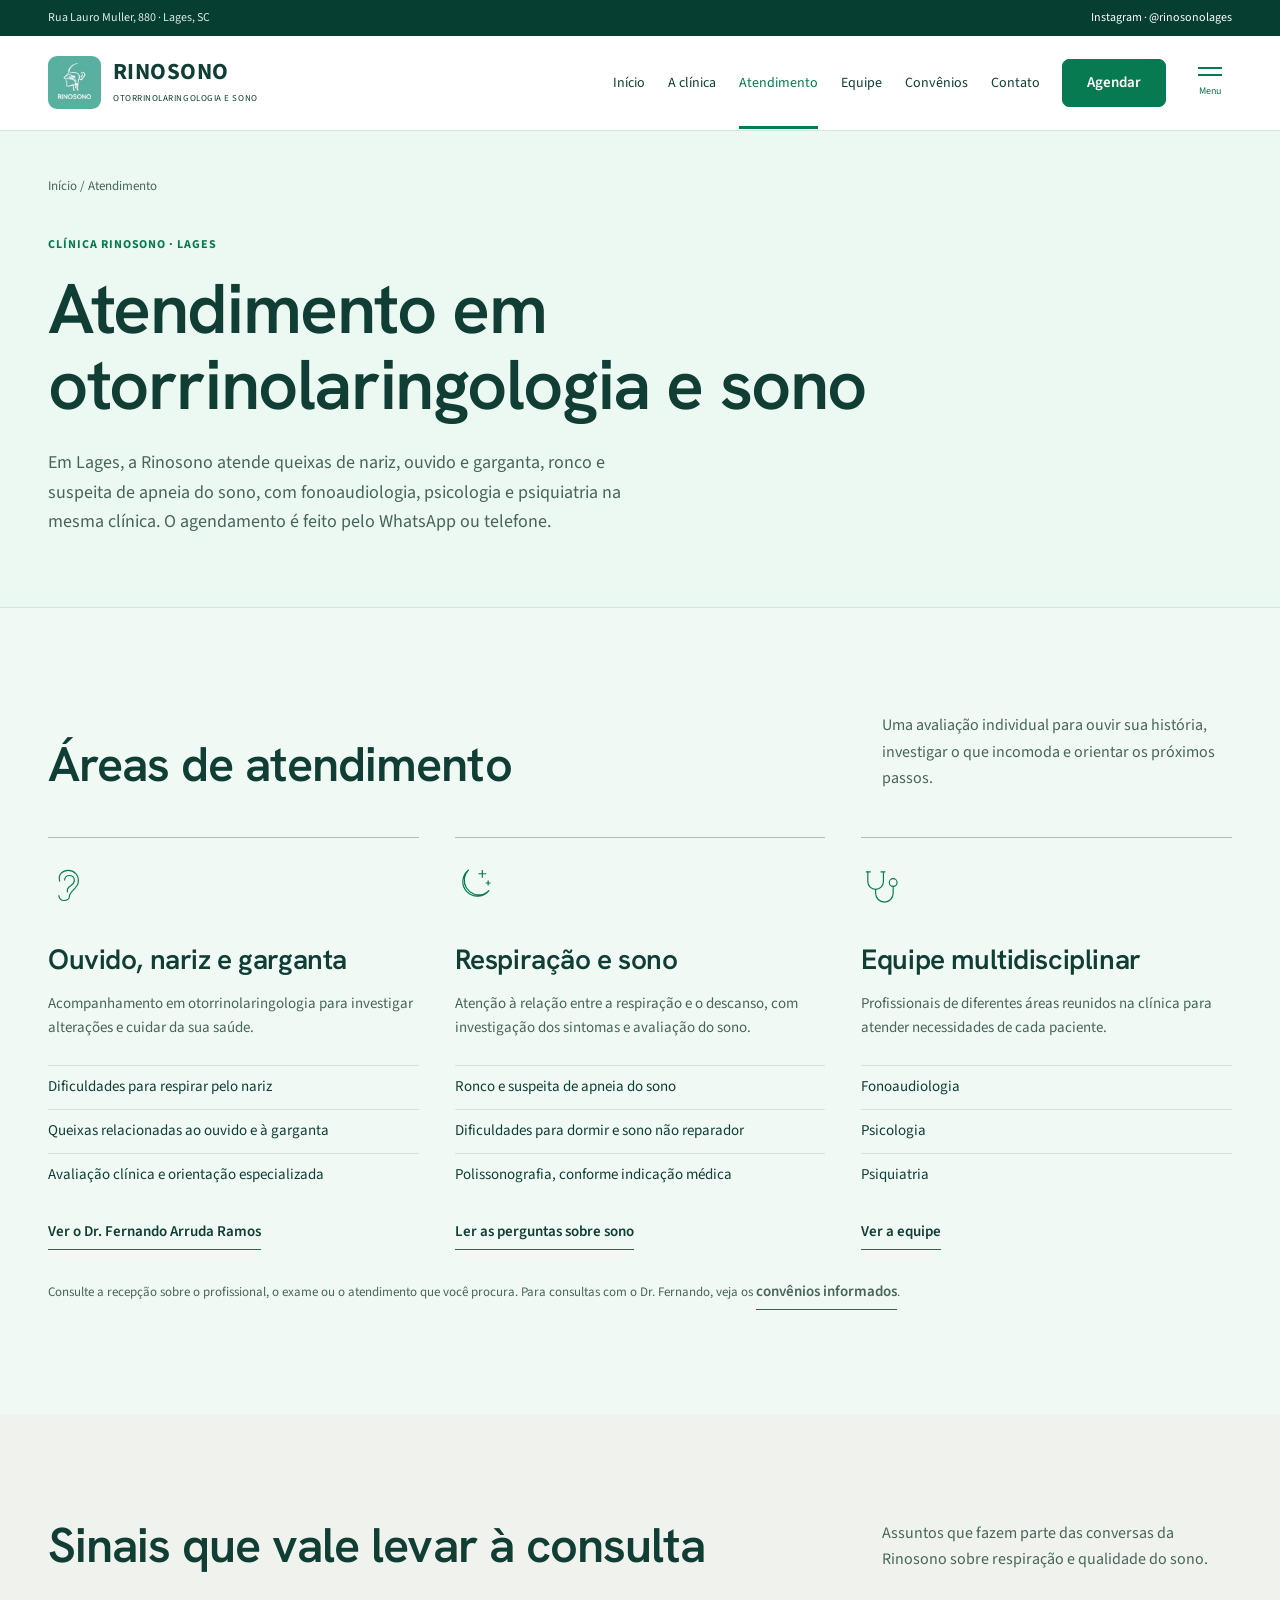
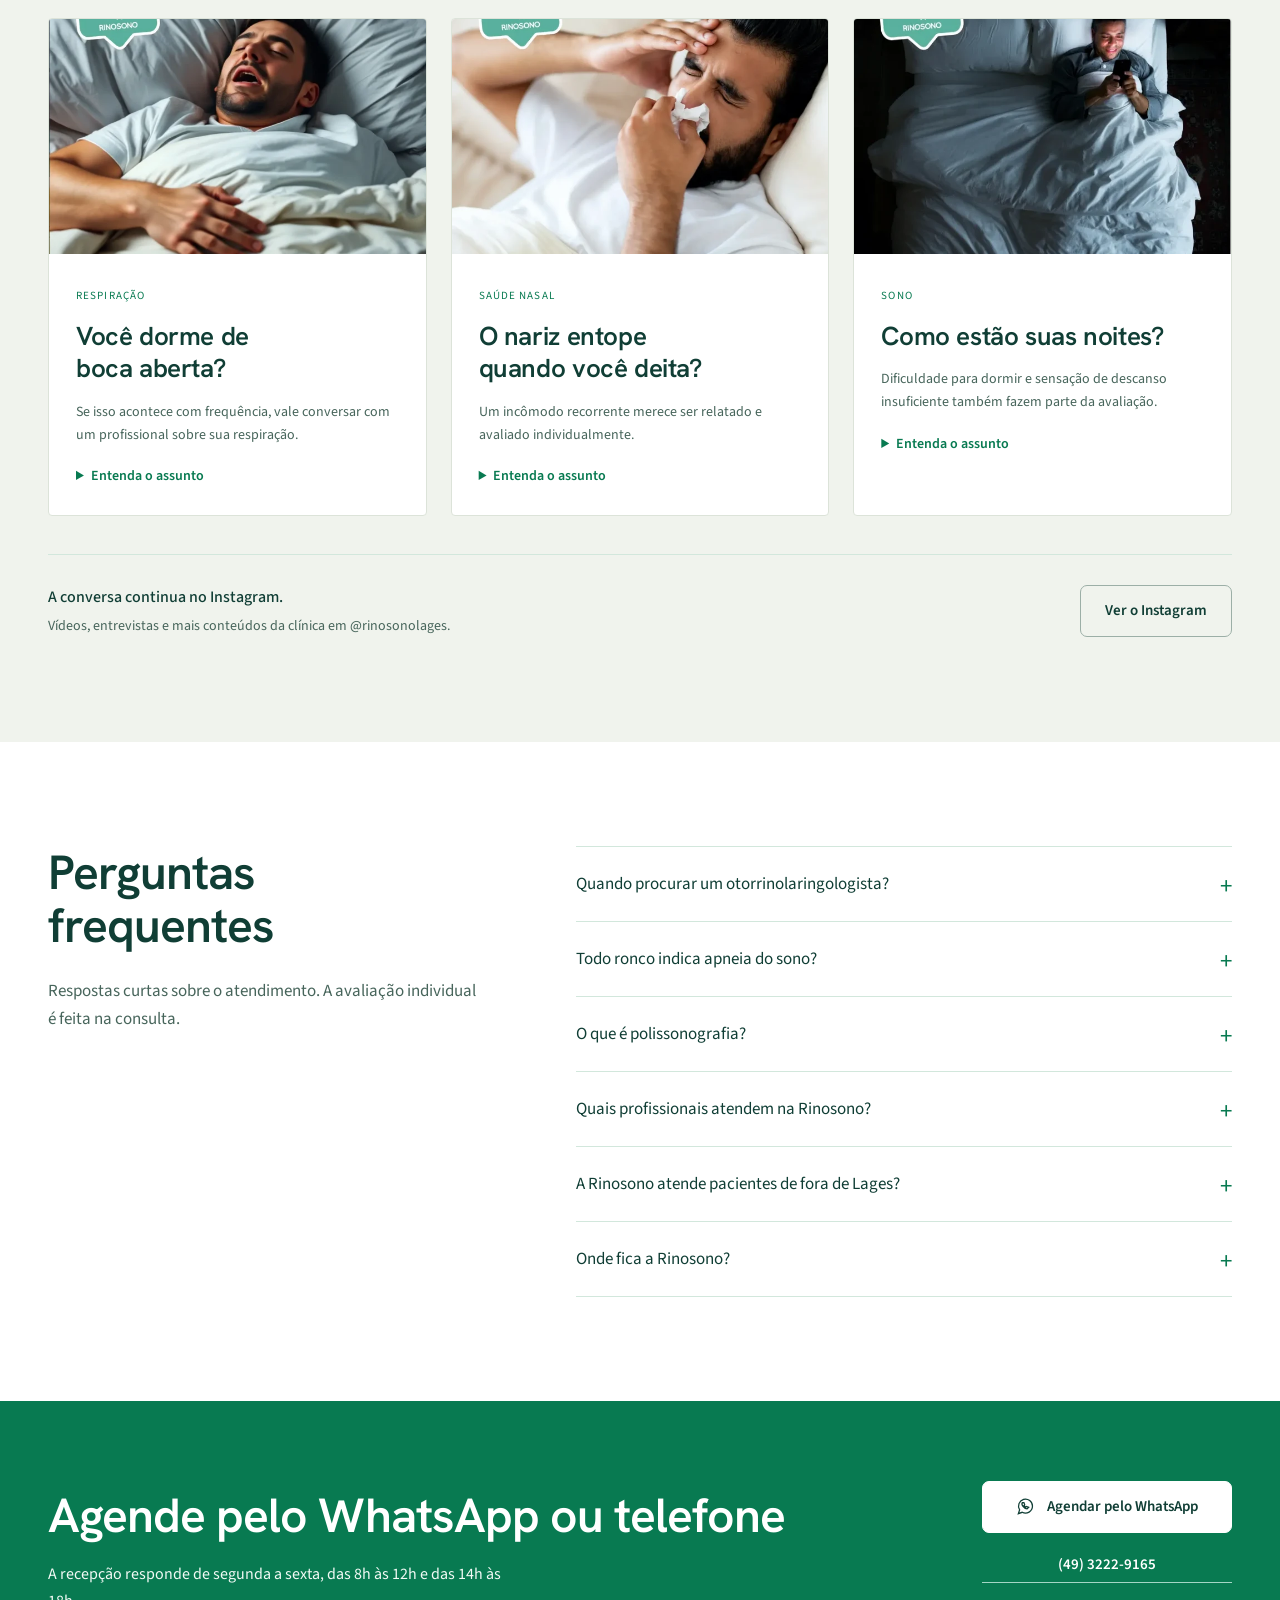
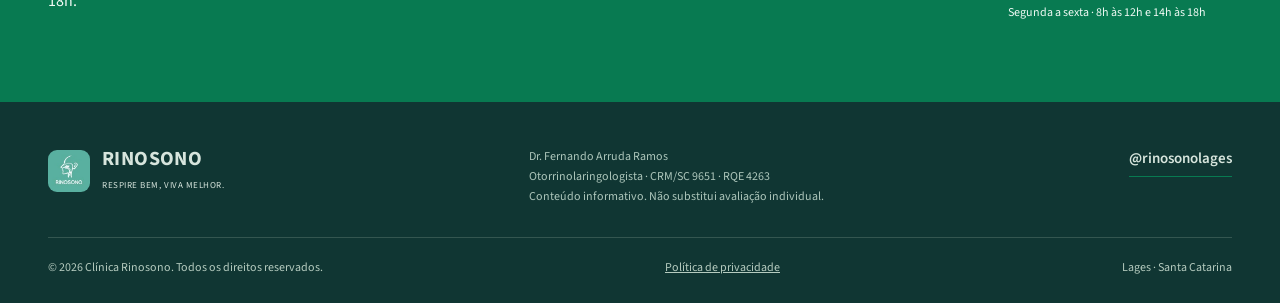
==== commit f93b2c84: "go-live: liberar indexacao Este commit publica o site para indexacao: meta robots index, follow; rob" ====
--- a/atendimento.html
+++ b/atendimento.html
@@ -5,7 +5,7 @@
 <meta name="viewport" content="width=device-width,initial-scale=1">
 <title>Otorrinolaringologia e sono: atendimento | Rinosono Lages</title>
 <meta name="description" content="Dificuldade para respirar pelo nariz, ronco, suspeita de apneia do sono, ouvido e garganta: veja o que a Rinosono atende em Lages e como agendar.">
-<meta name="robots" content="noindex,nofollow">
+<meta name="robots" content="index, follow, max-image-preview:large, max-snippet:-1, max-video-preview:-1">
 <link rel="canonical" href="https://rinosono.vercel.app/atendimento.html">
 <meta name="theme-color" content="#087a51">
 <meta property="og:type" content="website">
